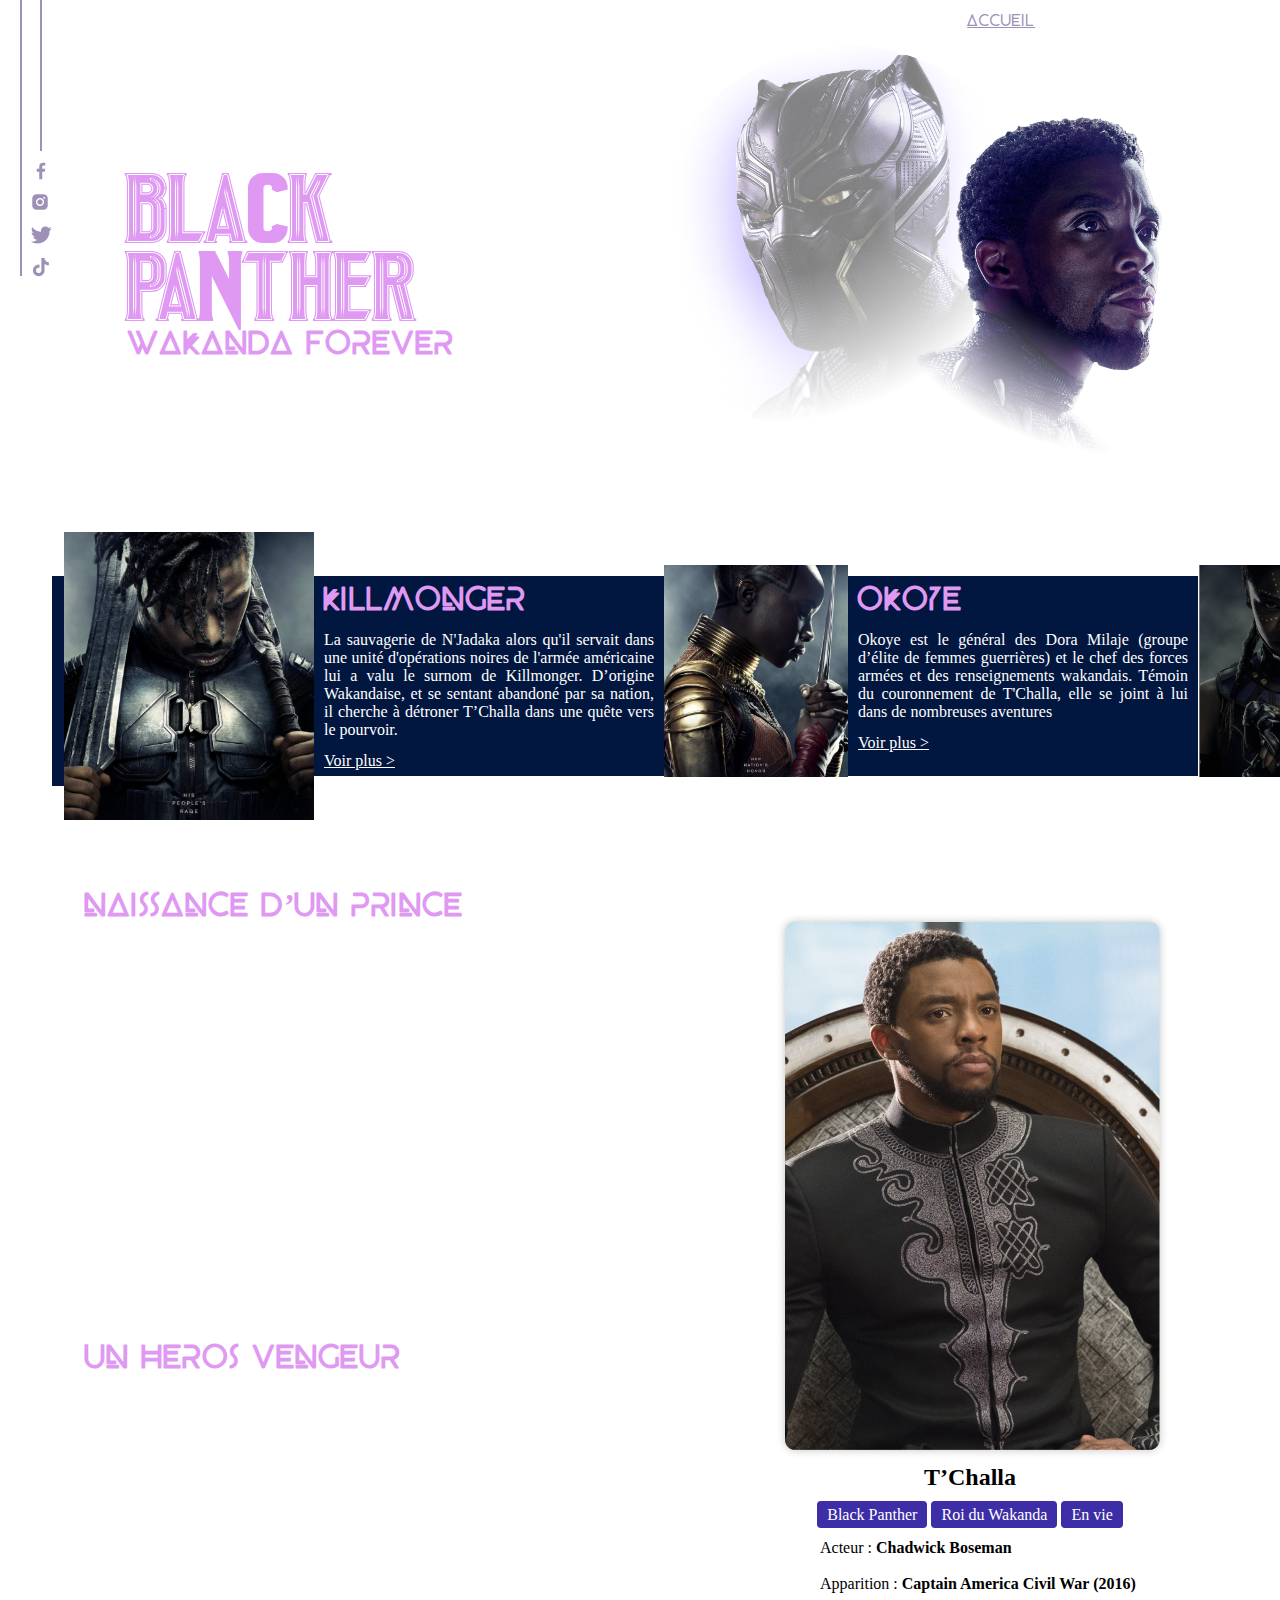
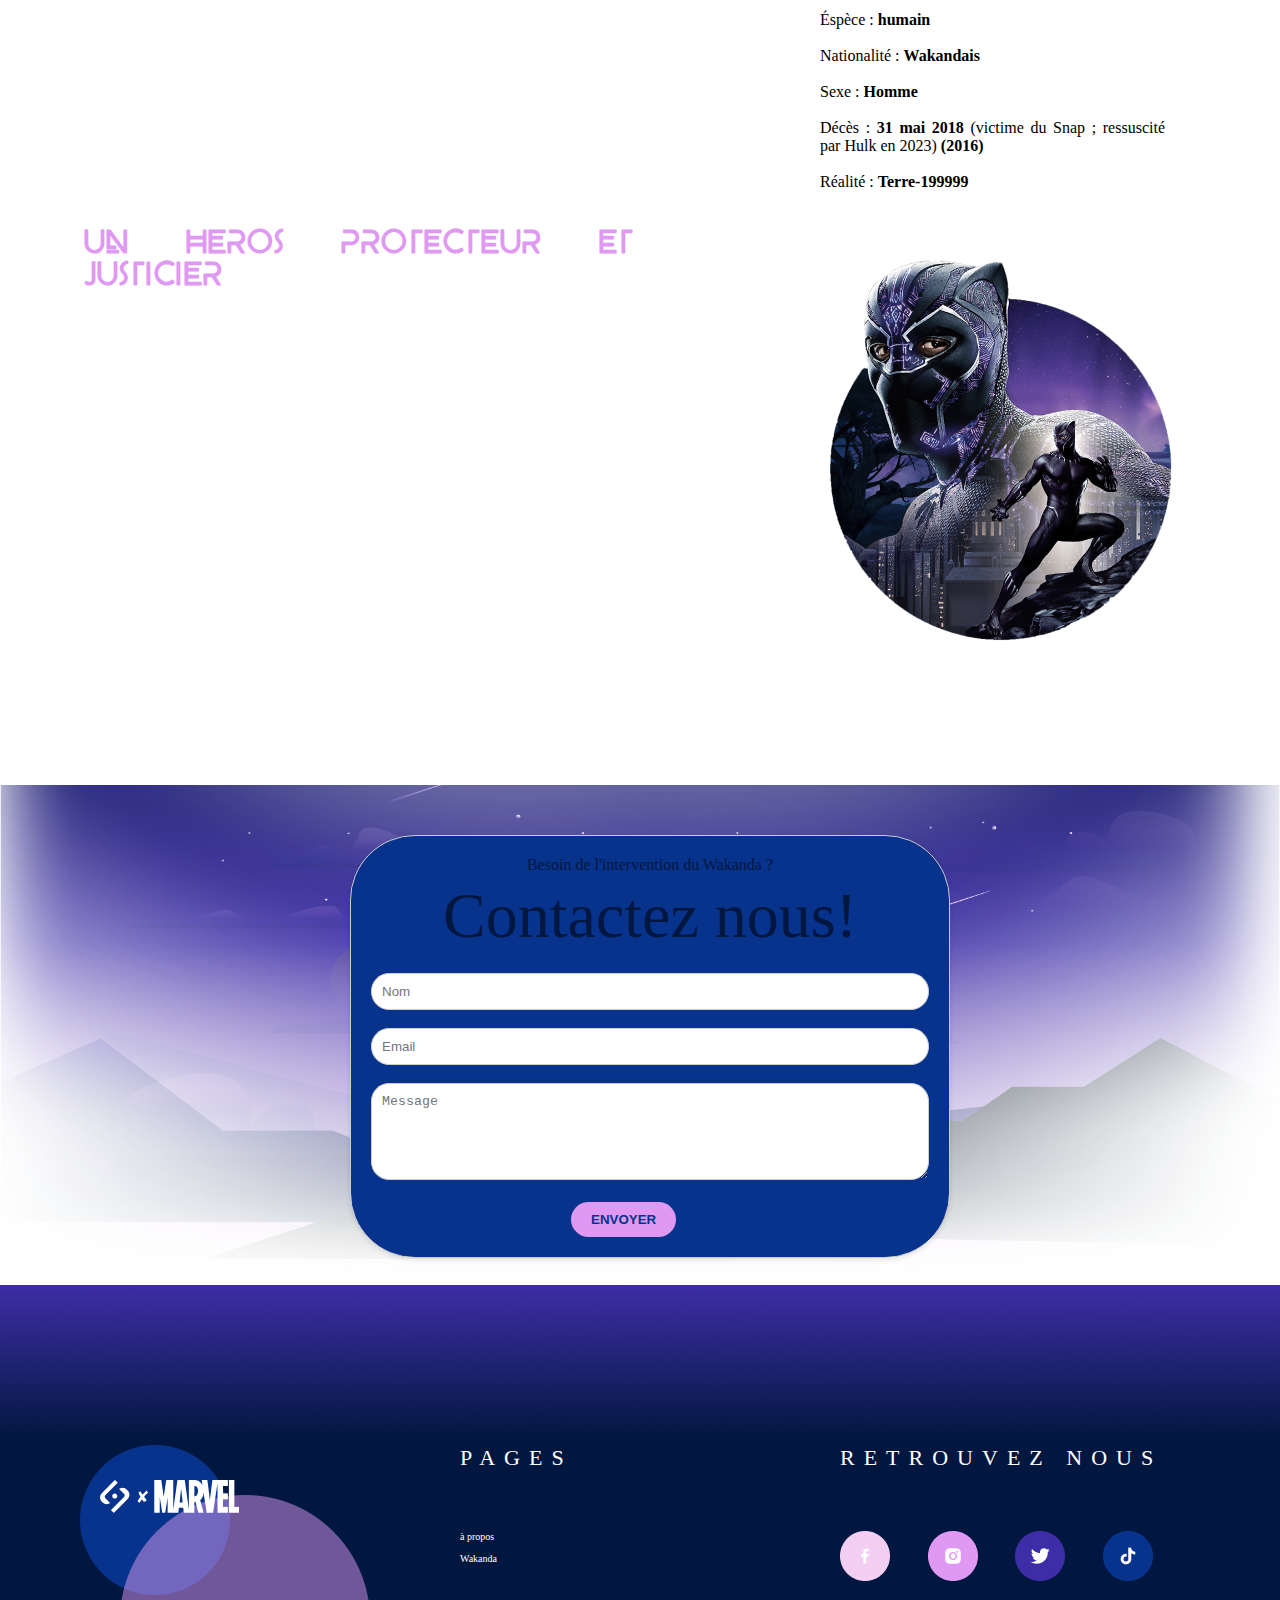
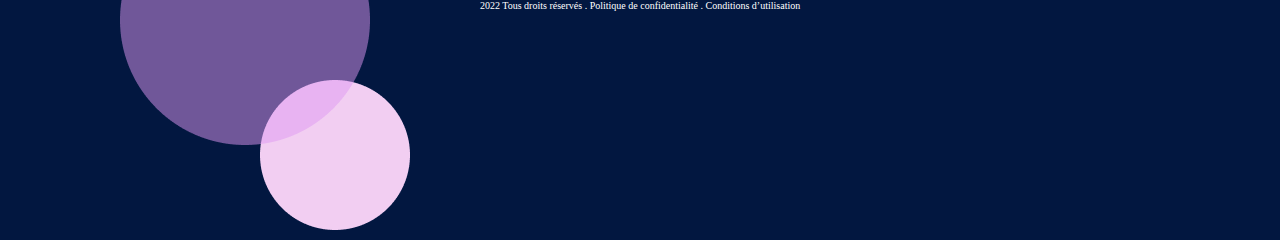
==== index.html @ 0b74e7dd "sayna-htmlcss-blackpanther" ====
<!DOCTYPE html>
<html lang="en">
<head>
    <meta charset="UTF-8">
    <meta name="viewport" content="width=device-width, initial-scale=1.0">
    <link rel="stylesheet" href="/assets/css/styles.css">
    <title>Accueil</title>
</head>
<body>
    <header>
        <div class="vertical-line left"></div>
        <div class="vertical-line right"></div>
        <div class="icon-nav">
            <img src="/assets/images/all-pages/icon_facebook.png" alt="" class="icon-facebook">
            <img src="/assets/images/all-pages/icon_instagram.png" alt="" class="icon-instagram">
            <img src="/assets/images/all-pages/icon_twitter.png" alt="" class="icon-twitter">
            <img src="/assets/images/all-pages/icon_tiktok.png" alt="" class="icon-tiktok">
        </div>
        <nav class="navbar">
            <a href="/index.html" class="logo"><img src="/assets/images/all-pages/footer2.png" alt="Logo"></a>
            <ul>
                <li><a href="/index.html" class="active">Accueil</a></li>
                <li><a href="/pages/wakanda.html">Wakanda</a></li>
                <li><a href="/pages/enigme.html">Énigme</a></li>
            </ul>
        </nav>
    </header>
    <main>
        <!-- banner -->
        <section id="banner">
            <article class="text-banner">
                 <h1 class="h1-banner">BLACK PANTHER</h1>
                <h2 class="h2-banner">WAKANDA FOREVER</h2>
                <p class="para-banner">
                    En plus d'être un film qui fait la part belle aux héroïnes, Black Panther rend 
                    hommage aux cultures africaine et afro américaine. On y évoque le 
                    racisme, la colonisation et les violences contre les afro américains. 
                    Ce film marque tout une génération, c’est 100% africain et c’est parfait.</p>
                  <br>
                    <a href="#" class="lien-banner">Voir plus ></a>
                </p>
            </article>
            <article class="img-banner">
                <img src="/assets/images/accueil/Pantherhome1..png" alt="" class="pantherhome1">
            </article> 
        </section>

        <!-- actors -->
        <section id="actors">
            <div class="actor-border"></div>
            <img src="/assets/images/accueil/Pantherhome2.png" alt="" class="pantherhome2">
            <img src="/assets/images/accueil/Pantherhome3.png" alt="" class="pantherhome3">
            <img src="/assets/images/accueil/Pantherhome4.png" alt="" class="pantherhome4">
            <article class="actor para-position-1">
                <h2 class="h2-actor">KILLMONGER</h2>
                <p class="para-actor">La sauvagerie de N'Jadaka alors qu'il servait dans une 
                    unité d'opérations noires de l'armée américaine lui a 
                    valu le surnom de Killmonger. D’origine Wakandaise, 
                    et se sentant abandoné par sa nation, il cherche à 
                    détroner T’Challa dans une quête vers le pourvoir.</p>
                <a href="#" class="lien-banner">Voir plus ></a>
            </article> 
            <article class="actor para-position-2">
                <h2 class="h2-actor">OKOYE</h2>
                <p class="para-actor">Okoye est le général des Dora Milaje (groupe d’élite 
                    de femmes guerrières) et le chef des forces armées et 
                    des renseignements wakandais. Témoin du 
                    couronnement de T'Challa, elle se joint à lui dans de 
                    nombreuses aventures</p>
                <a href="#" class="lien-banner">Voir plus ></a>
            </article>
        </section>

        <!-- history -->
         <section id="history">
            <article class="text-history">
               <h2 class="h2-history">Naissance d’un prince</h2>
               <p class="para-history">T'Challa est né au Wakanda, un pays isolationniste situé en Afrique, du monarque régnant T'Chaka et de sa femme 
                Ramonda. Il a finalement eu une sœur cadette nommée Shuri. S'entraînant toute sa vie pour prendre la place de son père 
                en tant que prochain Black Panther, T'Challa est devenu un homme avec un esprit très actif et malgré tous les efforts de 
                T'Chaka, une grande aversion pour la politique.</p>
               <p class="para-history">T'Challa est poli, respectueux et très attentionné envers les gens qu'il côtoie et qu'il considère comme ses amis. Il est 
                démontré qu'il a un grand respect envers les autres, en particulier envers son père, T'Chaka. Il honore la tradition et les 
                principes du Wakanda et est prêt à agir chaque fois que cela est nécessaire. À la mort de son père, il était disposé et prêt à 
                prendre la place qui lui revenait en tant que roi du Wakanda. Bien qu'il ne semble pas privilégier les combats, il a très vite 
                tenté de venger la mort de son père. Combattant honorable, T'Challa respecte ses adversaires et est prêt à épargner la vie 
                de ses ennemis. Cela étant dit, il n'est pas opposé à tuer ses adversaires dans un combat et n'essaie pas toujours d'éviter les 
                mesures mortelles de les neutraliser</p>
               <p class="para-history">« Toute ma vie, je l'ai regardé porter le costume. Il pouvait soulever un homme à une seule main et courir aussi vite 
                qu'un zèbre. Puis il m'a dit qu'il était trop vieux pour continuer à endosser le rôle de Black Panther; il me l'a alors 
                passé afin de simplement rester roi.
                 - Il me disait qu'il ne pouvait plus rentrer dans le costume. »
                 - T'Challa et Zuri</p>

                 <h2 class="h2-history">un heros vengeur</h2>
                 <p class="para-history">« La mort, dans notre culture, n'est pas la fin. Pour nous, c'est plutôt un point de départ. Le défunt n'a qu'à tendre les 
                    bras; et Bast et Sekhmet le guident jusqu'à l'entrée de la grande vallée où il résidera à tout jamais.
                    - C'est une vision très pacifique.
                    - À l'image de mon père. Je ne suis pas mon père. »
                    - T'Challa et Natasha Romanoff</p>
                 <p class="para-history">Suite à la mort de son père dans l'attentat à la bombe orchestré par Helmut Zemo, terroriste souhaitant la chute des 
                    Avengers, T'Challa avait entrepris de tuer le Soldat de l'hiver, qui était largement considéré (à tort) comme responsable de 
                    l'attaque. Au cours de sa tentative de trouver le Soldat de l'hiver, Black Panther avait rejoint une guerre civile entre les 
                    Avengers, où il s'était rangé du côté d'Iron Man. T’Challa est alors animé par son désir de vengeance de la mort de son père, 
                    ce qu’il partage avec Iron Man, tous deux victimes de l’assassinat de leurs parents.</p>
                 <p class="para-history">Cependant, Black Panther apprend finalement en capturant Zemo, que c’était lui le seul responsable de la mort de son 
                    père, et que le Soldat de l’hiver n’était alors qu’une arme entre les mains de Zemo. Se rendant compte de la supercherie 
                    ainsi que de la voie sombre de la vengeance, T’Challa se promet de ne plus permettre aux désirs de vengeance de le 
                    consumer à nouveau.</p>
                 <p class="para-history">« Quelle est la meilleure façon de protéger le Wakanda ? Je dois devenir un grand roi baba, comme tu l'étais.
                    - Tu devras lutter. Pour ça, il te faudra t'entourer de personnes de confiance. Tu es un homme bon, avec un grand 
                    coeur. C'est difficile pour un homme bon d'être roi. »
                    - T'Challa et T'Chaka</p>

                 <h2 class="h2-history">un heros PROTECTEUR ET JUSTICIER</h2>
                 <p class="para-history">« Tu as eu tort ! Vous avez tous eu tort ! Il ne fallait pas tourner le dos au reste du monde. Nous avons laissé la peur 
                    d’être découverts nous empêcher de faire ce qui était juste. Non père, non je ne peux pas rester ici avec toi. Tant qu’il 
                    sera sur le trône, je ne saurai trouver le repos. C’est un monstre et c’est nous qui l’avons créé. Il faut que je reprenne 
                    le pouvoir, il le faut ! Il faut que je corrige ces injustices. »
                    - T'Challa à T'Chaka</p>
                 <p class="para-history">Il y a des siècles, alors que cinq tribus africaines se disputaient une météorite composée de vibranium métallique 
                    extraterrestre, un chaman guerrier Bashenga, guidé par la déesse panthère Bast, ingère une herbe en forme de cœur 
                    affectée par le métal et acquiert des capacités surhumaines. Devenu le premier Black Panther , il unit toutes les tribus sauf 
                    la tribu des Jabari, et forme la nation du Wakanda. Au fil du temps, les Wakandains utilisent le vibranium pour développer 
                    une technologie de pointe tout en s'isolant du reste du monde et en se faisant passer pour un pays du tiers monde.</p>
                 <p class="para-history">Après les événements qui se sont déroulés dans Captain America : Civil War , T'Challa revient chez lui prendre sa place sur 
                    le trône du Wakanda, une nation africaine technologiquement très avancée. Néanmoins, T’Challa se retrouve rapidement 
                    mis au défi pour obtenir le trône. Une fois couronné il espère accomplir une tâche que son père n’aura pas pu mener à son 
                    terme : capturer Ulysse Klaw un voleur qui a volé du vibranium. Cette traque l’amènera à faire équipe avec l’agent de la CIA 
                    Everett Ross et les membres de la Dora Milaje, les forces spéciales du Wakanda. Il découvira également un secret enfoui 
                    sur sa famille qui lui fera prendre conscience de la nécessité de s’ouvrir au monde exterieur afin de ne pas répeter les 
                    erreurs de son père.</p>
            </article>
            <article class="img-history">
                <aside class="img-para-history">
                    <img src="/assets/images/accueil/Pantherhome5.png" alt="" class="pantherhome5">
                    <h2 class="img-title-hitstory">T’Challa</h2>
                   <div class="btn-history">
                        <a href="#" class="btn-history-item">Black Panther</a>
                        <a href="#" class="btn-history-item">Roi du Wakanda</a>
                        <a href="#" class="btn-history-item"> En vie</a>
                   </div>
                    <p class="img-text-history">Acteur : <span class="img-bold">Chadwick Boseman</span><br><br>
                        Apparition : <span class="img-bold">Captain America Civil War (2016)</span><br><br>
                        Éspèce : <span class="img-bold">humain</span><br><br>
                        Nationalité : <span class="img-bold">Wakandais</span><br><br>
                        Sexe : <span class="img-bold">Homme</span><br><br>
                        Décès : <span class="img-bold">31 mai 2018</span> (victime du Snap ; ressuscité par Hulk 
                        en 2023) <span class="img-bold">(2016)</span><br><br>
                        Réalité : <span class="img-bold">Terre-199999</span></p>
                </aside>
                <img src="/assets/images/accueil/Pantherhome6.png" alt="">
            </article>
         </section>

         <!-- contact -->
          <section id="contact">
            <form action="" method="post" class="form-contact">
                <p class="para-form-text">Besoin de l'intervention du Wakanda ?</p>
                <p class="para-form-title">Contactez nous!</p>
            
                <input type="text" id="nom" name="nom" required placeholder="Nom" class="input-accueil"><br><br>
            
                <input type="email" id="email" name="email" required placeholder="Email" class="input-accueil"><br><br>
            
                <textarea id="message" name="message" rows="5" required placeholder="Message"></textarea><br><br>
            
                <button type="submit" class="btn-form">ENVOYER</button>
            </form>
          </section>
    </main>
   <footer>
        <section>
            <img src="/assets/images/all-pages/footer1.png" alt="" class="footer1">
            <img src="/assets/images/all-pages/footer2.png" alt="" class="footer2">
            <p class="copy-footer">2022 Tous droits réservés . Politique de confidentialité . Conditions d’utilisation</p>
        </section>
        <section>
            <p class="para-footer">PAGES</p>
            <P class="text-footer">à propos</P><br>
            <P class="text-footer">Wakanda</P>
        </section>
        <section>
            <p class="para-footer">RETROUVEZ NOUS</p>
            <div class="icon-footer">
                <img src="/assets/images/all-pages/footer3.png" alt="" class="footer3">
                <img src="/assets/images/all-pages/footer4.png" alt="" class="footer4">
                <img src="/assets/images/all-pages/footer5.png" alt="" class="footer5">
                <img src="/assets/images/all-pages/footer6.png" alt="" class="footer6">
            </div>
        </section>
   </footer>
    <script src="/assets/js/scripts.js"></script>
</body>
</html>
---- assets/css/styles.css ----
*{
    margin: 0;
    padding: 0;
    box-sizing: border-box;
}

:root{
    --white-color: #ffffff;
    --dark-violet-color: #3d2da6;
    --dark-blue-color: #07338c;
    --dark-navy-blue-color: #021740;
    --pale-pink-color: #f2cef2;
    --lavender-color: #9e91b7;
    --light-lavender-color: #df99f2;

    
    --h1-font-size: 68px;
    --h1-font-style: normal;

    
    --h2-font-size: 32px;
    --h2-font-style: normal;

   
    --h2-enigme-font-size: 43px;
    --h2-enigme-font-style: normal;

    
    --texte-enigme-font-size: 43px;
    --texte-enigme-font-style: normal;

   
    --texte-font-size: 16px;
    --texte-font-style: normal;

    --citation-font-size: 14px;
    --citation-font-style: normal;

    --footer-font-size: 10px;
    --footer-font-style: normal;
} 

@font-face {
    font-family: panthera;
    src: url(../fonts/panthera.otf) format('opentype');
}

@font-face {
    font-family: beyno;
    src: url(../fonts/BEYNO.otf) format('opentype');
}

 @font-face {
    font-family: wakanda;
    src: url(../fonts/WakandaForever-Regular.ttf) format('truetype');
}

font-face {
    font-family: cantarell;
    src: url(../fonts/Cantarell-Regular.ttf) format('truetype');
}

body{
    background-image: url(/assets/images/all-pages/arrière_plan.png);
    background-position: top;
    background-repeat: no-repeat;
    background-size: cover;
    height: 800px;
}
/* ACCUEIL */

.navbar {
    overflow: hidden;
    display: flex;
    align-items: center;
    position: relative;
    
}

.vertical-line {
    position: absolute;
    top: 0;
    bottom: 0;
    width: 2px;
    background-color: var(--lavender-color);
}

.vertical-line.left {
    left: 20px;
    height: 7.3cm;
}

.vertical-line.right {
    left: 40px; 
    height: 4cm;
}

.icon-facebook{
    position: absolute;
    top: 10rem;
    left: 30px;
}
.icon-instagram{
    position: absolute;
    top: 12rem;
    left: 30px;
}
.icon-twitter{
    position: absolute;
    top: 14rem;
    left: 30px;
}
.icon-tiktok{
    position: absolute;
    top: 16rem;
    left: 30px;
}
.navbar .logo img {
    height: 20px; 
    margin-left: 60px;
}

.navbar ul {
    list-style-type: none;
    margin: 0;
    padding: 0;
    display: flex;
    flex-grow: 1;
    justify-content: flex-end;
    font-family: beyno;
    
}
.navbar li {
    margin: 0;
}

.navbar li a {
    display: block;
    color: var(--white-color);
    text-align: center;
    padding: 14px 20px;
    text-decoration: none;
}

.navbar li a:hover {
    color: var(--lavender-color);
    text-decoration: underline;
}

.navbar li a.active {
    color: var(--lavender-color);
    text-decoration: underline;
}
/* MAIN */

/* banner */
#banner{
    display: grid;
    grid-template-columns: repeat(auto-fill, minmax(450px,1fr));
    grid-auto-rows: minmax(100px, auto);
    gap: 20px;
}
.text-banner{
    margin-top: 8rem;
    margin-left: 8rem;
}
 .h1-banner{
    font-family: panthera;
    font-size: 68px;
    color: var(--light-lavender-color);
}
.h2-banner{
    font-family: beyno;
    font-size: 32px;
    color: var(--light-lavender-color);
}
.para-banner{
    padding-top: 20px;
    font-family: cantarell;
    font-size: 16px;
    color: var(--white-color);
} 
.lien-banner{
    color: var(--white-color);
}
.pantherhome1{
    width: 660px;
}

/* actors */
#actors{
    margin: 0.8rem;
}
.pantherhome2{
    width: 250px;
    position: relative;
    top: 0rem;
    left: 3.2rem;
}
.pantherhome3{
    width: 184px;
    position: absolute;
    left: 664px;
    top: 35.3rem;
}
.pantherhome4{
    width: 135px; 
    position: absolute;
    left: 1199.3px;
    top: 35.3rem;
}
.actor{
    text-align: justify;
    background-color: var(--dark-navy-blue-color); 
    height: 12.5rem;
    padding:10px;
}
.actor-border{
    background-color: var(--dark-navy-blue-color);
    width: 200px;
    height: 210px;
    position: absolute;
    left: 52px;
    top: 36rem;
}
.para-position-1{
    position: absolute;
    top: 36rem;
    left: 314px;
    width: 350px;
    font-size: 16px;
}
.para-position-2{
    position: absolute;
    top: 36rem;
    left: 848px;
    width: 350px;
    font-size: 16px;
}
.h2-actor{
    font-family: beyno;
    font-size: 32px;
    color: var(--light-lavender-color);
    padding-bottom: 0.8rem;
}
.para-actor{
color: var(--white-color);
font-family: cantarell;
font-size: 16px;
padding-bottom: 0.8rem;
}

/* history */
#history{
    padding-top: 50px;
    padding-left: 85px;
    padding-right: 85px;
    display: grid;
    grid-template-columns: repeat(auto-fill, minmax(550px, 1fr));
    grid-auto-rows: minmax(100px, auto);
    gap: 20px;
}
.text-history{
    grid-column: 1;
    grid-row: 1;
    text-align: justify;
    
}
.img-history{
    grid-column: 2;
    grid-row: 1;
}
.h2-history{
    padding-bottom: 15px;
    font-family: beyno;
    font-size: 32px;
    color: var(--light-lavender-color);
}
.para-history{
    padding-bottom: 15px;
    color: var(--white-color);
    font-family: cantarell;
    font-size: 16px;
}

.img-history{
    padding-left: 95px;
    font-family: cantarell;
}
.img-para-history{
    background-color: var(--white-color);
    width: 440px;
    padding: 25px;
    border-radius: 4px;
    text-align: justify;
}
.img-title-hitstory{
    text-align: center;
    padding-bottom: 15px;
}
.btn-history{
    text-align: center;
}
.btn-history-item{
    color: var(--white-color);
    background-color: var(--dark-violet-color);
    text-decoration: none;
    padding: 5px 10px;
    border-radius: 4px;
}
.img-text-history{
    padding-top: 15px;
    padding-left: 45px;
}
.img-bold{
    font-weight: bold;
}

/* contact */
#contact{
    background-image: url(/assets/images/accueil/Pantherhome7.png);
    background-position: bottom;
    background-repeat: no-repeat;
    background-size: cover;
    height: 500px;
    position: relative;
}
.form-contact{
    position: absolute;
    top: 50px;
    left: 350px;
    width: 600px;
    padding: 20px;
    border: 1px solid #ccc;
    border-radius: 65px;
    box-shadow: 0 2px 5px rgba(0, 0, 0, 0.1);
    background: linear-gradient(to bottom, var(--dark-blue-color));
}
.para-form-text{
    text-align: center;
    margin-bottom: 5px;
    color: var(--dark-navy-blue-color);
}
.para-form-title{
    text-align: center;
    margin-bottom: 20px;
    font-size: 64px;
    color: var(--dark-navy-blue-color);
}
.input-accueil[type="text"],
.input-accueil[type="email"],
textarea {
    width: 100%;
    padding: 10px;
    border: 1px solid #ccc;
    border-radius: 18px;
}
.btn-form {
    background-color: var(--light-lavender-color);
    color: var(--dark-blue-color);
    font-weight: bold;
    padding: 10px 20px;
    border: none;
    border-radius: 18px;
    cursor: pointer;
    margin-left: 200px;
}

/* .btn-form:hover {

} */

/* WAKANDA */
/* navbar-wakada */
.navbar-wakanda {
    display: flex; 
}

.navbar-wakanda .logo img {
    height: 20px; 
    margin-left: 60px;
    margin-top: 10px;
}
.navbar-wakanda ul {
    list-style-type: none;
    margin: 0;
    padding: 0;
    display: flex;
    flex-grow: 1;
    justify-content: flex-end;
    font-family: beyno;
    
}
.navbar-wakanda li {
    margin: 0;
}

.navbar-wakanda li a {
    display: block;
    color: var(--white-color);
    text-align: center;
    padding: 14px 20px;
    text-decoration: none;
}

.navbar-wakanda li a:hover {
    color: var(--lavender-color);
    text-decoration: underline;
}

.navbar-wakanda li a.active {
    color: var(--lavender-color);
    text-decoration: underline;
}

/* banner-wakaba */
#banner-wakanda{
    background-image: url(/assets/images/wakanda/Pantherwakanda1.png);
    background-position: bottom;
    background-repeat: no-repeat;
    background-size: cover;
    height: 800px;
}
.text-banner-wakanda{
    margin-top: 18rem;
    margin-left: 4rem;
    text-align: justify;
    width: 50%;
}
 .h2-banner-wakanda{
    font-family: beyno;
    font-size: 43px;
    color: var(--light-lavender-color);
}
 .h3-banner-wakanda{
    font-family: wakanda;
    font-size: 32px;
    color: var(--light-lavender-color);
    padding-top: 15px;
}
.para-banner-wakanda{
    padding-top: 20px;
    font-family: cantarell;
    font-size: 16px;
    color: var(--white-color);
} 

/* about-wakada */
#about-wakanda{
    display: flex;
    text-align: justify;
    color: var(--white-color);
}
.para-about-wakanda{
    margin-left: 50px;
    margin-right: 50px;
    position: relative;
}
.para-about-wakanda-2{
    margin-right: 50px;
    position: relative;
}
 .img-about-wakanda{
    position: absolute;
    width: 800px;
    top: 45rem;
    left: 15rem;
  }
.about-position{
    padding-top: 50px;
} 

.title-about-wakanda{
    font-family: beyno;
    color: var(--pale-pink-color);
    font-size: 16PX;
    padding-top: 45px;
    padding-bottom: 22px;
}
.title-about-wakanda-anecdote{
    font-family: beyno;
    color: var(--pale-pink-color);
    font-size: 16PX;
    padding-bottom: 22px;
}
.text-about-wakanda{
    padding-bottom: 20px;
}

.pantherwakanda2-1{
    width: 600px;
    position: relative;
}
.anecdote{
    margin-top: 2px;
}

.link-about-wakanda {
    text-decoration: none;
    background-color: var(--dark-navy-blue-color);
    padding: 25px;
    margin-top: 50px;
    padding-bottom: 75px;
}

.link-about-wakanda a {
    color: var(--white-color);
    text-decoration: none;
}

.text-about-wakanda-last-para{
    padding-bottom: 75px;
}

/* ENIGME */

/* banner-enigme */
#banner-enigme{
    display: grid;
    grid-template-columns: repeat(auto-fill, minmax(450px,1fr));
    grid-auto-rows: minmax(100px, auto);
    gap: 20px;
}

.pantherenigme1{
    width: 800px;
}

.text-banner-enigme{
    padding-top: 250px;
}

.h2-banner-enigme{
    font-family: beyno;
    font-size: 70px;
    color: var(--light-lavender-color);
}

.pantherenigme2{
    width: 650px;
    padding-top: 63px;
}

.para-banner-enigme{
    font-family: cantarell; 
    font-size: 16px; 
    color: var(--white-color);
    text-align: justify;
    margin-top: 88px; 
    margin-right: 90px;
    position: absolute;
    top: 34rem;
    left: 50rem;
}

.pantherenigme3{
    width: 625px;
    position: absolute;
    top: 55rem;
    left: 45rem;
}

/* enigme */
#enigme{
    display: flex;
    color: var(--white-color);
}

.enigme{
    margin: 60px;
    padding-top: 100px;
}

.text-enigme{
    font-family: wakanda;
    font-size: 43px;
    color: var(--lavender-color);
}

.pantherenigme3-enigme{
    width: 550px;
}

.para-lettre-wakanda{
    padding-top: 50px;
}

.title-citation{
    margin-bottom: 25px;
}

.lettre-wakanda{
    font-family: wakanda;
}

.form-enigme{
    padding-top: 165px;
}

.input-ask[type="text"]{
    width: 50%;
    padding: 10px;
    margin-top: 15px;
    margin-bottom: 15px;
    border: 1px solid var(--light-lavender-color);
    border-radius: 18px;
    background-color: #0d111a;
}

.btn-form-ask{
    background-color: var(--light-lavender-color);
    color: var(--dark-blue-color);
    font-weight: bold;
    padding: 10px 20px;
    border: none;
    border-radius: 18px;
    cursor: pointer;
    margin-left: 100px;
}

.pantherenigme3-enigme{
    padding-top: 350px;
    position: relative;
    margin-right: 45px;
}

.citation{
    position: absolute;
    top: 86rem;
    left: 51rem;
    text-align: center;
    width: 30%;
    font-size: 14px;
}

/* FOOTER */
footer{
    background-image: url(/assets/images/all-pages/back_footer.png);
    background-position: bottom;
    background-repeat: no-repeat;
    background-size: cover;
    height: 555px;

    display: grid;
    grid-template-columns: 1fr 1fr 1fr;
    gap: 20px;
    padding-top: 160px;
    padding-left: 80px;
    padding-right: 80px;
    font-size: 10px;
    font-family: cantarell;
    color: var(--white-color);
}

.footer1{
    position: relative;
}

.footer2{
    position: absolute;
    top: 192.5rem;
    right: 65rem;
}
.icon-footer{
    letter-spacing: 35px;
}
.copy-footer{
    position: absolute;
    top: 200rem;
    left:  30rem;
}
.para-footer{
    font-size: 22px;
    letter-spacing: 9px;
    padding-bottom: 60px;
}

/* wakanda-footer */
.footer2-wakanda{
    position: absolute;
    top: 173rem;
    right: 65rem;
}
.copy-footer-wakanda{
    position: absolute;
    top: 180rem;
    left: 30rem;
}

/* enigme-footer */
.footer2-enigme{
    position: absolute;
    top: 126rem;
    left: 11.5rem;
}

.copy-footer-enigme{
    position: absolute;
    top: 133rem;
    left: 30rem;
}
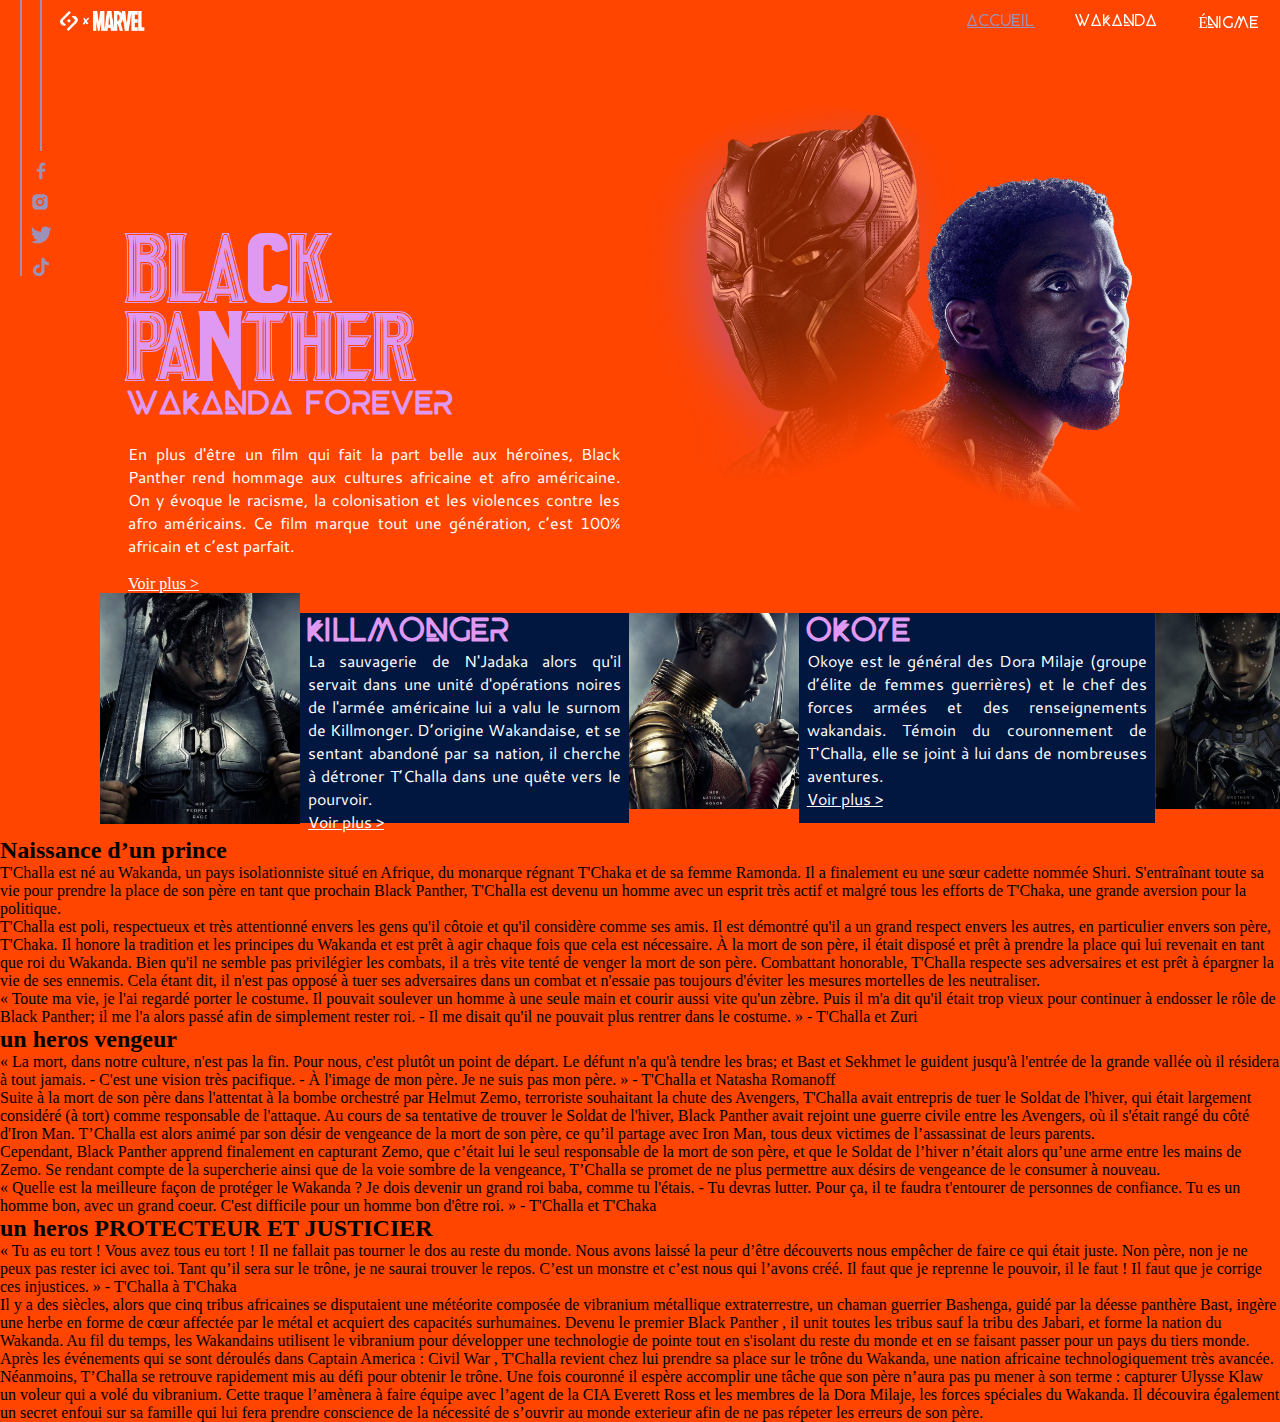
==== commit 0de5440f: "sayna-htmlcss-blackpanther" ====
--- a/index.html
+++ b/index.html
@@ -1,21 +1,28 @@
 <!DOCTYPE html>
 <html lang="en">
+
 <head>
     <meta charset="UTF-8">
     <meta name="viewport" content="width=device-width, initial-scale=1.0">
     <link rel="stylesheet" href="/assets/css/styles.css">
     <title>Accueil</title>
 </head>
+
 <body>
-    <header>
-        <div class="vertical-line left"></div>
-        <div class="vertical-line right"></div>
-        <div class="icon-nav">
-            <img src="/assets/images/all-pages/icon_facebook.png" alt="" class="icon-facebook">
-            <img src="/assets/images/all-pages/icon_instagram.png" alt="" class="icon-instagram">
-            <img src="/assets/images/all-pages/icon_twitter.png" alt="" class="icon-twitter">
-            <img src="/assets/images/all-pages/icon_tiktok.png" alt="" class="icon-tiktok">
-        </div>
+    <!-- Section HEADER -->
+    <header class="container">
+        <article class="scroll">
+            <div class="vertical-line left"></div>
+            <div class="vertical-line right"></div>
+            <div class="icon-nav">
+                <a href="http://www.marvel-cineverse.fr/pages/mcu/encyclopedie/personnages/black-panther.html">
+                    <img src="/assets/images/all-pages/icon_facebook.png" alt="" class="icon-facebook">
+                    <img src="/assets/images/all-pages/icon_instagram.png" alt="" class="icon-instagram">
+                    <img src="/assets/images/all-pages/icon_twitter.png" alt="" class="icon-twitter">
+                    <img src="/assets/images/all-pages/icon_tiktok.png" alt="" class="icon-tiktok">
+                </a>
+            </div>
+        </article>
         <nav class="navbar">
             <a href="/index.html" class="logo"><img src="/assets/images/all-pages/footer2.png" alt="Logo"></a>
             <ul>
@@ -25,171 +32,163 @@
             </ul>
         </nav>
     </header>
-    <main>
-        <!-- banner -->
+    <main class="container">
+        <!--  Section BANNER  -->
         <section id="banner">
             <article class="text-banner">
-                 <h1 class="h1-banner">BLACK PANTHER</h1>
+                <h1 class="h1-banner">BLACK PANTHER</h1>
                 <h2 class="h2-banner">WAKANDA FOREVER</h2>
                 <p class="para-banner">
-                    En plus d'être un film qui fait la part belle aux héroïnes, Black Panther rend 
-                    hommage aux cultures africaine et afro américaine. On y évoque le 
-                    racisme, la colonisation et les violences contre les afro américains. 
+                    En plus d'être un film qui fait la part belle aux héroïnes, Black Panther rend
+                    hommage aux cultures africaine et afro américaine. On y évoque le
+                    racisme, la colonisation et les violences contre les afro américains.
                     Ce film marque tout une génération, c’est 100% africain et c’est parfait.</p>
-                  <br>
-                    <a href="#" class="lien-banner">Voir plus ></a>
+                <br>
+                <a href="#" class="lien">Voir plus ></a>
                 </p>
             </article>
             <article class="img-banner">
-                <img src="/assets/images/accueil/Pantherhome1..png" alt="" class="pantherhome1">
-            </article> 
-        </section>
-
-        <!-- actors -->
-        <section id="actors">
-            <div class="actor-border"></div>
-            <img src="/assets/images/accueil/Pantherhome2.png" alt="" class="pantherhome2">
-            <img src="/assets/images/accueil/Pantherhome3.png" alt="" class="pantherhome3">
-            <img src="/assets/images/accueil/Pantherhome4.png" alt="" class="pantherhome4">
-            <article class="actor para-position-1">
-                <h2 class="h2-actor">KILLMONGER</h2>
-                <p class="para-actor">La sauvagerie de N'Jadaka alors qu'il servait dans une 
-                    unité d'opérations noires de l'armée américaine lui a 
-                    valu le surnom de Killmonger. D’origine Wakandaise, 
-                    et se sentant abandoné par sa nation, il cherche à 
-                    détroner T’Challa dans une quête vers le pourvoir.</p>
-                <a href="#" class="lien-banner">Voir plus ></a>
-            </article> 
-            <article class="actor para-position-2">
-                <h2 class="h2-actor">OKOYE</h2>
-                <p class="para-actor">Okoye est le général des Dora Milaje (groupe d’élite 
-                    de femmes guerrières) et le chef des forces armées et 
-                    des renseignements wakandais. Témoin du 
-                    couronnement de T'Challa, elle se joint à lui dans de 
-                    nombreuses aventures</p>
-                <a href="#" class="lien-banner">Voir plus ></a>
+                <img src="./assets/images/accueil/Pantherhome1..png" alt="" class="pantherhome1">
             </article>
         </section>
 
-        <!-- history -->
-         <section id="history">
-            <article class="text-history">
-               <h2 class="h2-history">Naissance d’un prince</h2>
-               <p class="para-history">T'Challa est né au Wakanda, un pays isolationniste situé en Afrique, du monarque régnant T'Chaka et de sa femme 
-                Ramonda. Il a finalement eu une sœur cadette nommée Shuri. S'entraînant toute sa vie pour prendre la place de son père 
-                en tant que prochain Black Panther, T'Challa est devenu un homme avec un esprit très actif et malgré tous les efforts de 
-                T'Chaka, une grande aversion pour la politique.</p>
-               <p class="para-history">T'Challa est poli, respectueux et très attentionné envers les gens qu'il côtoie et qu'il considère comme ses amis. Il est 
-                démontré qu'il a un grand respect envers les autres, en particulier envers son père, T'Chaka. Il honore la tradition et les 
-                principes du Wakanda et est prêt à agir chaque fois que cela est nécessaire. À la mort de son père, il était disposé et prêt à 
-                prendre la place qui lui revenait en tant que roi du Wakanda. Bien qu'il ne semble pas privilégier les combats, il a très vite 
-                tenté de venger la mort de son père. Combattant honorable, T'Challa respecte ses adversaires et est prêt à épargner la vie 
-                de ses ennemis. Cela étant dit, il n'est pas opposé à tuer ses adversaires dans un combat et n'essaie pas toujours d'éviter les 
-                mesures mortelles de les neutraliser</p>
-               <p class="para-history">« Toute ma vie, je l'ai regardé porter le costume. Il pouvait soulever un homme à une seule main et courir aussi vite 
-                qu'un zèbre. Puis il m'a dit qu'il était trop vieux pour continuer à endosser le rôle de Black Panther; il me l'a alors 
-                passé afin de simplement rester roi.
-                 - Il me disait qu'il ne pouvait plus rentrer dans le costume. »
-                 - T'Challa et Zuri</p>
+        <!--  Section ACTORS -->
+        <section id="actors">
+            <article class="actor-content">
+                <div class="actor-content-items">
+                    <div>
+                        <img src="./assets/images/accueil/Pantherhome2.png " alt="" class="pantherhome2">
+                    </div>
+                    <div class="actor-content-text">
+                        <h2 class="actor-title">KILLMONGER</h2>
+                        <p class="actor-content-para">La sauvagerie de N'Jadaka alors qu'il servait dans une
+                            unité d'opérations noires de l'armée américaine lui a
+                            valu le surnom de Killmonger. D’origine Wakandaise,
+                            et se sentant abandoné par sa nation, il cherche à
+                            détroner T’Challa dans une quête vers le pourvoir.</p>
+                        <a href="#" class="lien">Voir plus ></a>
+                    </div>
+                </div>
+                <div class="actor-content-items">
+                    <div>
+                        <img src="./assets/images/accueil/Pantherhome3.png" alt="" class="pantherhome3">
+                    </div>
+                    <div class="actor-content-text">
+                        <h2 class="actor-title">OKOYE</h2>
+                        <p class="actor-content-para">Okoye est le général des Dora Milaje (groupe d’élite
+                            de femmes guerrières) et le chef des forces armées et
+                            des renseignements wakandais. Témoin du
+                            couronnement de T'Challa, elle se joint à lui dans de
+                            nombreuses aventures.</p>
+                        <a href="#" class="lien">Voir plus ></a>
+                    </div>
+                </div>
+                <div>
+                    <div>
+                        <img src="./assets/images/accueil/Pantherhome4.png" alt="" class="pantherhome4">
+                    </div>
+                </div>
+            </article>
+        </section>
 
-                 <h2 class="h2-history">un heros vengeur</h2>
-                 <p class="para-history">« La mort, dans notre culture, n'est pas la fin. Pour nous, c'est plutôt un point de départ. Le défunt n'a qu'à tendre les 
-                    bras; et Bast et Sekhmet le guident jusqu'à l'entrée de la grande vallée où il résidera à tout jamais.
-                    - C'est une vision très pacifique.
-                    - À l'image de mon père. Je ne suis pas mon père. »
-                    - T'Challa et Natasha Romanoff</p>
-                 <p class="para-history">Suite à la mort de son père dans l'attentat à la bombe orchestré par Helmut Zemo, terroriste souhaitant la chute des 
-                    Avengers, T'Challa avait entrepris de tuer le Soldat de l'hiver, qui était largement considéré (à tort) comme responsable de 
-                    l'attaque. Au cours de sa tentative de trouver le Soldat de l'hiver, Black Panther avait rejoint une guerre civile entre les 
-                    Avengers, où il s'était rangé du côté d'Iron Man. T’Challa est alors animé par son désir de vengeance de la mort de son père, 
-                    ce qu’il partage avec Iron Man, tous deux victimes de l’assassinat de leurs parents.</p>
-                 <p class="para-history">Cependant, Black Panther apprend finalement en capturant Zemo, que c’était lui le seul responsable de la mort de son 
-                    père, et que le Soldat de l’hiver n’était alors qu’une arme entre les mains de Zemo. Se rendant compte de la supercherie 
-                    ainsi que de la voie sombre de la vengeance, T’Challa se promet de ne plus permettre aux désirs de vengeance de le 
-                    consumer à nouveau.</p>
-                 <p class="para-history">« Quelle est la meilleure façon de protéger le Wakanda ? Je dois devenir un grand roi baba, comme tu l'étais.
-                    - Tu devras lutter. Pour ça, il te faudra t'entourer de personnes de confiance. Tu es un homme bon, avec un grand 
-                    coeur. C'est difficile pour un homme bon d'être roi. »
-                    - T'Challa et T'Chaka</p>
+        <!-- Section HISTORY -->
+        <section id="history">
+            <article>
+                <div>
+                    <h2>Naissance d’un prince</h2>
+                    <p>T'Challa est né au Wakanda, un pays isolationniste situé en Afrique, du monarque régnant T'Chaka
+                        et de sa femme
+                        Ramonda. Il a finalement eu une sœur cadette nommée Shuri. S'entraînant toute sa vie pour
+                        prendre la place de son père
+                        en tant que prochain Black Panther, T'Challa est devenu un homme avec un esprit très actif et
+                        malgré tous les efforts de
+                        T'Chaka, une grande aversion pour la politique.</p>
+                    <p>T'Challa est poli, respectueux et très attentionné envers les gens qu'il côtoie et qu'il
+                        considère comme ses amis. Il est
+                        démontré qu'il a un grand respect envers les autres, en particulier envers son père, T'Chaka. Il
+                        honore la tradition et les
+                        principes du Wakanda et est prêt à agir chaque fois que cela est nécessaire. À la mort de son
+                        père, il était disposé et prêt à
+                        prendre la place qui lui revenait en tant que roi du Wakanda. Bien qu'il ne semble pas
+                        privilégier les combats, il a très vite
+                        tenté de venger la mort de son père. Combattant honorable, T'Challa respecte ses adversaires et
+                        est prêt à épargner la vie
+                        de ses ennemis. Cela étant dit, il n'est pas opposé à tuer ses adversaires dans un combat et
+                        n'essaie pas toujours d'éviter les
+                        mesures mortelles de les neutraliser.</p>
+                    <p>« Toute ma vie, je l'ai regardé porter le costume. Il pouvait soulever un homme à une seule main
+                        et courir aussi vite
+                        qu'un zèbre. Puis il m'a dit qu'il était trop vieux pour continuer à endosser le rôle de Black
+                        Panther; il me l'a alors
+                        passé afin de simplement rester roi.
+                        - Il me disait qu'il ne pouvait plus rentrer dans le costume. »
+                        - T'Challa et Zuri</p>
+                </div>
+                <div>
+                    <h2>un heros vengeur</h2>
+                    <p>« La mort, dans notre culture, n'est pas la fin. Pour nous, c'est plutôt un point de départ. Le
+                        défunt n'a qu'à tendre les
+                        bras; et Bast et Sekhmet le guident jusqu'à l'entrée de la grande vallée où il résidera à tout
+                        jamais.
 
-                 <h2 class="h2-history">un heros PROTECTEUR ET JUSTICIER</h2>
-                 <p class="para-history">« Tu as eu tort ! Vous avez tous eu tort ! Il ne fallait pas tourner le dos au reste du monde. Nous avons laissé la peur 
-                    d’être découverts nous empêcher de faire ce qui était juste. Non père, non je ne peux pas rester ici avec toi. Tant qu’il 
-                    sera sur le trône, je ne saurai trouver le repos. C’est un monstre et c’est nous qui l’avons créé. Il faut que je reprenne 
-                    le pouvoir, il le faut ! Il faut que je corrige ces injustices. »
-                    - T'Challa à T'Chaka</p>
-                 <p class="para-history">Il y a des siècles, alors que cinq tribus africaines se disputaient une météorite composée de vibranium métallique 
-                    extraterrestre, un chaman guerrier Bashenga, guidé par la déesse panthère Bast, ingère une herbe en forme de cœur 
-                    affectée par le métal et acquiert des capacités surhumaines. Devenu le premier Black Panther , il unit toutes les tribus sauf 
-                    la tribu des Jabari, et forme la nation du Wakanda. Au fil du temps, les Wakandains utilisent le vibranium pour développer 
-                    une technologie de pointe tout en s'isolant du reste du monde et en se faisant passer pour un pays du tiers monde.</p>
-                 <p class="para-history">Après les événements qui se sont déroulés dans Captain America : Civil War , T'Challa revient chez lui prendre sa place sur 
-                    le trône du Wakanda, une nation africaine technologiquement très avancée. Néanmoins, T’Challa se retrouve rapidement 
-                    mis au défi pour obtenir le trône. Une fois couronné il espère accomplir une tâche que son père n’aura pas pu mener à son 
-                    terme : capturer Ulysse Klaw un voleur qui a volé du vibranium. Cette traque l’amènera à faire équipe avec l’agent de la CIA 
-                    Everett Ross et les membres de la Dora Milaje, les forces spéciales du Wakanda. Il découvira également un secret enfoui 
-                    sur sa famille qui lui fera prendre conscience de la nécessité de s’ouvrir au monde exterieur afin de ne pas répeter les 
-                    erreurs de son père.</p>
+                        - C'est une vision très pacifique.
+
+                        - À l'image de mon père. Je ne suis pas mon père. »
+
+                        - T'Challa et Natasha Romanoff</p>
+                    <p>Suite à la mort de son père dans l'attentat à la bombe orchestré par Helmut Zemo, terroriste
+                        souhaitant la chute des
+                        Avengers, T'Challa avait entrepris de tuer le Soldat de l'hiver, qui était largement considéré
+                        (à tort) comme responsable de
+                        l'attaque. Au cours de sa tentative de trouver le Soldat de l'hiver, Black Panther avait rejoint
+                        une guerre civile entre les
+                        Avengers, où il s'était rangé du côté d'Iron Man. T’Challa est alors animé par son désir de
+                        vengeance de la mort de son père,
+                        ce qu’il partage avec Iron Man, tous deux victimes de l’assassinat de leurs parents.</p>
+                    <p>Cependant, Black Panther apprend finalement en capturant Zemo, que c’était lui le seul
+                        responsable de la mort de son
+                        père, et que le Soldat de l’hiver n’était alors qu’une arme entre les mains de Zemo. Se rendant
+                        compte de la supercherie
+                        ainsi que de la voie sombre de la vengeance, T’Challa se promet de ne plus permettre aux désirs
+                        de vengeance de le
+                        consumer à nouveau.</p>
+                    <p>
+                        « Quelle est la meilleure façon de protéger le Wakanda ? Je dois devenir un grand roi baba,
+                        comme tu l'étais.
+
+                        - Tu devras lutter. Pour ça, il te faudra t'entourer de personnes de confiance. Tu es un homme
+                        bon, avec un grand
+                        coeur. C'est difficile pour un homme bon d'être roi. »
+
+                        - T'Challa et T'Chaka
+                    </p>
+                </div>
+                <div>
+                    <h2>un heros PROTECTEUR ET JUSTICIER</h2>
+                    <p>« Tu as eu tort ! Vous avez tous eu tort ! Il ne fallait pas tourner le dos au reste du monde. Nous avons laissé la peur 
+                        d’être découverts nous empêcher de faire ce qui était juste. Non père, non je ne peux pas rester ici avec toi. Tant qu’il 
+                        sera sur le trône, je ne saurai trouver le repos. C’est un monstre et c’est nous qui l’avons créé. Il faut que je reprenne 
+                        le pouvoir, il le faut ! Il faut que je corrige ces injustices. »
+                        
+                        - T'Challa à T'Chaka</p>
+                    <p>Il y a des siècles, alors que cinq tribus africaines se disputaient une météorite composée de vibranium métallique 
+                        extraterrestre, un chaman guerrier Bashenga, guidé par la déesse panthère Bast, ingère une herbe en forme de cœur 
+                        affectée par le métal et acquiert des capacités surhumaines. Devenu le premier Black Panther , il unit toutes les tribus sauf 
+                        la tribu des Jabari, et forme la nation du Wakanda. Au fil du temps, les Wakandains utilisent le vibranium pour développer 
+                        une technologie de pointe tout en s'isolant du reste du monde et en se faisant passer pour un pays du tiers monde.</p>
+                    <p>Après les événements qui se sont déroulés dans Captain America : Civil War , T'Challa revient chez lui prendre sa place sur 
+                        le trône du Wakanda, une nation africaine technologiquement très avancée. Néanmoins, T’Challa se retrouve rapidement 
+                        mis au défi pour obtenir le trône. Une fois couronné il espère accomplir une tâche que son père n’aura pas pu mener à son 
+                        terme : capturer Ulysse Klaw un voleur qui a volé du vibranium. Cette traque l’amènera à faire équipe avec l’agent de la CIA 
+                        Everett Ross et les membres de la Dora Milaje, les forces spéciales du Wakanda. Il découvira également un secret enfoui 
+                        sur sa famille qui lui fera prendre conscience de la nécessité de s’ouvrir au monde exterieur afin de ne pas répeter les 
+                        erreurs de son père.</p>
+                </div>
             </article>
-            <article class="img-history">
-                <aside class="img-para-history">
-                    <img src="/assets/images/accueil/Pantherhome5.png" alt="" class="pantherhome5">
-                    <h2 class="img-title-hitstory">T’Challa</h2>
-                   <div class="btn-history">
-                        <a href="#" class="btn-history-item">Black Panther</a>
-                        <a href="#" class="btn-history-item">Roi du Wakanda</a>
-                        <a href="#" class="btn-history-item"> En vie</a>
-                   </div>
-                    <p class="img-text-history">Acteur : <span class="img-bold">Chadwick Boseman</span><br><br>
-                        Apparition : <span class="img-bold">Captain America Civil War (2016)</span><br><br>
-                        Éspèce : <span class="img-bold">humain</span><br><br>
-                        Nationalité : <span class="img-bold">Wakandais</span><br><br>
-                        Sexe : <span class="img-bold">Homme</span><br><br>
-                        Décès : <span class="img-bold">31 mai 2018</span> (victime du Snap ; ressuscité par Hulk 
-                        en 2023) <span class="img-bold">(2016)</span><br><br>
-                        Réalité : <span class="img-bold">Terre-199999</span></p>
-                </aside>
-                <img src="/assets/images/accueil/Pantherhome6.png" alt="">
-            </article>
-         </section>
+            <article></article>
+        </section>
+    </main>
+    <footer></footer>
+</body>
 
-         <!-- contact -->
-          <section id="contact">
-            <form action="" method="post" class="form-contact">
-                <p class="para-form-text">Besoin de l'intervention du Wakanda ?</p>
-                <p class="para-form-title">Contactez nous!</p>
-            
-                <input type="text" id="nom" name="nom" required placeholder="Nom" class="input-accueil"><br><br>
-            
-                <input type="email" id="email" name="email" required placeholder="Email" class="input-accueil"><br><br>
-            
-                <textarea id="message" name="message" rows="5" required placeholder="Message"></textarea><br><br>
-            
-                <button type="submit" class="btn-form">ENVOYER</button>
-            </form>
-          </section>
-    </main>
-   <footer>
-        <section>
-            <img src="/assets/images/all-pages/footer1.png" alt="" class="footer1">
-            <img src="/assets/images/all-pages/footer2.png" alt="" class="footer2">
-            <p class="copy-footer">2022 Tous droits réservés . Politique de confidentialité . Conditions d’utilisation</p>
-        </section>
-        <section>
-            <p class="para-footer">PAGES</p>
-            <P class="text-footer">à propos</P><br>
-            <P class="text-footer">Wakanda</P>
-        </section>
-        <section>
-            <p class="para-footer">RETROUVEZ NOUS</p>
-            <div class="icon-footer">
-                <img src="/assets/images/all-pages/footer3.png" alt="" class="footer3">
-                <img src="/assets/images/all-pages/footer4.png" alt="" class="footer4">
-                <img src="/assets/images/all-pages/footer5.png" alt="" class="footer5">
-                <img src="/assets/images/all-pages/footer6.png" alt="" class="footer6">
-            </div>
-        </section>
-   </footer>
-    <script src="/assets/js/scripts.js"></script>
-</body>
 </html>--- a/assets/css/styles.css
+++ b/assets/css/styles.css
@@ -1,10 +1,31 @@
-*{
+* {
     margin: 0;
     padding: 0;
     box-sizing: border-box;
 }
 
-:root{
+/* Les différents polices */
+@font-face {
+    font-family: panthera;
+    src: url('../fonts/panthera.otf') format("opentype");
+}
+
+@font-face {
+    font-family: beyno;
+    src: url('../fonts/BEYNO.otf') format("opentype");
+}
+
+@font-face {
+    font-family: wakanda;
+    src: url('../fonts/WakandaForever-Regular.ttf') format("truetype");
+}
+
+@font-face {
+    font-family: cantarell;
+    src: url('../fonts/Cantarell-Regular.ttf') format("truetype");
+}
+
+:root {
     --white-color: #ffffff;
     --dark-violet-color: #3d2da6;
     --dark-blue-color: #07338c;
@@ -13,23 +34,18 @@
     --lavender-color: #9e91b7;
     --light-lavender-color: #df99f2;
 
-    
     --h1-font-size: 68px;
     --h1-font-style: normal;
 
-    
     --h2-font-size: 32px;
     --h2-font-style: normal;
-
-   
+    
     --h2-enigme-font-size: 43px;
     --h2-enigme-font-style: normal;
 
-    
     --texte-enigme-font-size: 43px;
     --texte-enigme-font-style: normal;
 
-   
     --texte-font-size: 16px;
     --texte-font-style: normal;
 
@@ -38,43 +54,26 @@
 
     --footer-font-size: 10px;
     --footer-font-style: normal;
-} 
-
-@font-face {
-    font-family: panthera;
-    src: url(../fonts/panthera.otf) format('opentype');
-}
-
-@font-face {
-    font-family: beyno;
-    src: url(../fonts/BEYNO.otf) format('opentype');
-}
-
- @font-face {
-    font-family: wakanda;
-    src: url(../fonts/WakandaForever-Regular.ttf) format('truetype');
-}
-
-font-face {
-    font-family: cantarell;
-    src: url(../fonts/Cantarell-Regular.ttf) format('truetype');
-}
-
-body{
-    background-image: url(/assets/images/all-pages/arrière_plan.png);
-    background-position: top;
+}
+
+body {
+    background-image: url('../images/all-pages/arrière_plan.png');
     background-repeat: no-repeat;
-    background-size: cover;
-    height: 800px;
-}
-/* ACCUEIL */
-
-.navbar {
-    overflow: hidden;
-    display: flex;
-    align-items: center;
-    position: relative;
-    
+}
+
+
+/* body {
+  background-image: url(/assets/images/all-pages/arrière_plan.png);
+   background-position: top;
+  background-repeat: no-repeat;
+  background-size: cover;
+  height: 800px; 
+} */
+
+
+/* Section HEADER */
+.scroll {
+    position: fixed;
 }
 
 .vertical-line {
@@ -91,32 +90,53 @@
 }
 
 .vertical-line.right {
-    left: 40px; 
+    left: 40px;
     height: 4cm;
 }
 
-.icon-facebook{
+.icon-facebook {
     position: absolute;
     top: 10rem;
     left: 30px;
 }
-.icon-instagram{
+
+.icon-instagram {
     position: absolute;
     top: 12rem;
     left: 30px;
 }
-.icon-twitter{
+
+.icon-twitter {
     position: absolute;
     top: 14rem;
     left: 30px;
 }
-.icon-tiktok{
+
+.icon-tiktok {
     position: absolute;
     top: 16rem;
     left: 30px;
 }
+
+.icon-facebook:hover,
+.icon-instagram:hover,
+.icon-twitter:hover,
+.icon-tiktok:hover {
+    background-color: var(--white-color);
+}
+
+.container {
+    margin: 0 auto;
+}
+
+.navbar {
+    display: flex;
+    align-items: center;
+    position: relative;
+}
+
 .navbar .logo img {
-    height: 20px; 
+    height: 20px;
     margin-left: 60px;
 }
 
@@ -128,22 +148,14 @@
     flex-grow: 1;
     justify-content: flex-end;
     font-family: beyno;
-    
-}
+}
+
 .navbar li {
     margin: 0;
 }
 
-.navbar li a {
-    display: block;
+.navbar li a:hover {
     color: var(--white-color);
-    text-align: center;
-    padding: 14px 20px;
-    text-decoration: none;
-}
-
-.navbar li a:hover {
-    color: var(--lavender-color);
     text-decoration: underline;
 }
 
@@ -151,551 +163,342 @@
     color: var(--lavender-color);
     text-decoration: underline;
 }
-/* MAIN */
-
-/* banner */
-#banner{
-    display: grid;
-    grid-template-columns: repeat(auto-fill, minmax(450px,1fr));
-    grid-auto-rows: minmax(100px, auto);
-    gap: 20px;
-}
-.text-banner{
-    margin-top: 8rem;
-    margin-left: 8rem;
-}
- .h1-banner{
+
+/* Section BANNER */
+#banner .lien, #actors .lien {
+    color: var(--white-color);
+}
+
+.h1-banner {
     font-family: panthera;
     font-size: 68px;
     color: var(--light-lavender-color);
 }
-.h2-banner{
+
+.h2-banner, #actors .actor-title {
     font-family: beyno;
     font-size: 32px;
     color: var(--light-lavender-color);
 }
-.para-banner{
-    padding-top: 20px;
-    font-family: cantarell;
-    font-size: 16px;
-    color: var(--white-color);
-} 
-.lien-banner{
-    color: var(--white-color);
-}
-.pantherhome1{
-    width: 660px;
-}
-
-/* actors */
-#actors{
-    margin: 0.8rem;
-}
-.pantherhome2{
-    width: 250px;
-    position: relative;
-    top: 0rem;
-    left: 3.2rem;
-}
-.pantherhome3{
-    width: 184px;
-    position: absolute;
-    left: 664px;
-    top: 35.3rem;
-}
-.pantherhome4{
-    width: 135px; 
-    position: absolute;
-    left: 1199.3px;
-    top: 35.3rem;
-}
-.actor{
-    text-align: justify;
-    background-color: var(--dark-navy-blue-color); 
-    height: 12.5rem;
-    padding:10px;
-}
-.actor-border{
-    background-color: var(--dark-navy-blue-color);
-    width: 200px;
-    height: 210px;
-    position: absolute;
-    left: 52px;
-    top: 36rem;
-}
-.para-position-1{
-    position: absolute;
-    top: 36rem;
-    left: 314px;
-    width: 350px;
-    font-size: 16px;
-}
-.para-position-2{
-    position: absolute;
-    top: 36rem;
-    left: 848px;
-    width: 350px;
-    font-size: 16px;
-}
-.h2-actor{
-    font-family: beyno;
-    font-size: 32px;
-    color: var(--light-lavender-color);
-    padding-bottom: 0.8rem;
-}
-.para-actor{
-color: var(--white-color);
-font-family: cantarell;
-font-size: 16px;
-padding-bottom: 0.8rem;
-}
-
-/* history */
-#history{
-    padding-top: 50px;
-    padding-left: 85px;
-    padding-right: 85px;
-    display: grid;
-    grid-template-columns: repeat(auto-fill, minmax(550px, 1fr));
-    grid-auto-rows: minmax(100px, auto);
-    gap: 20px;
-}
-.text-history{
-    grid-column: 1;
-    grid-row: 1;
-    text-align: justify;
+
+/* Styles pour les grands ordinateurs de bureau */
+@media only screen and (min-width: 1200px) {
+    body {
+        background-color: orangered;
+    }
+
+    /*  Section HEADER */
+    .navbar li a {
+        display: block;
+        color: var(--white-color);
+        text-align: center;
+        padding: 14px 20px;
+        text-decoration: none;
+    }
+
+    /* Section BANNER */
+    #banner {
+        display: flex;
+        justify-content: space-between;
+        padding-top: 60px;
+    }
+
+    #banner .text-banner {
+        margin-top: 8rem;
+        margin-left: 8rem;
+    }
+
+    #banner .para-banner {
+        padding-top: 20px;
+        font-family: cantarell;
+        text-align: justify;
+        font-size: 16px;
+        color: var(--white-color);
+    }
+
+    #banner .pantherhome1 {
+        width: 660px;
+    }
+
+     /* Section ACTORS */
+    #actors .actor-content{
+        display: flex;
+    }
+
+    #actors .actor-content-items{
+        display: flex;
+        text-align: justify;
+    }
+
+    #actors .actor-content-text{
+        margin-top: 20px;
+        padding: 4px 8px;
+        background-color: var(--dark-navy-blue-color);
+        color: var(--white-color);
+        width: 100%;
+        height: 86%;
+        font-family: cantarell;
+        text-align: justify;
+    }
+
+    #actors .pantherhome2{
+        width: 200px;
+        margin-left: 100px;
+    }
+
+    #actors .pantherhome3{
+        margin-top: 20px;
+        width: 170px;
+    }
+
+    #actors .pantherhome4{
+        margin-top: 20px;
+        width: 125px;
+    }
+
+    /* Section HISTORY */
+}
+
+
+
+
+
+
+
+
+
+
+
+
+
+
+
+
+
+
+
+
+
+
+
+
+
+
+
+
+
+
+
+
+
+
+
+
+
+
+
+
+
+
+
+
+
+
+
+
+
+
+
+
+
+
+
+
+
+/* Styles pour les tablettes et petits ordinateurs portables */
+@media only screen and (min-width: 600px) and (max-width: 1200px) {
+    body {
+        background-color: darkorange;
+    }
+
+    /*  Section HEADER */
+    .navbar li a {
+        display: block;
+        color: var(--white-color);
+        text-align: center;
+        padding: 14px 20px;
+        text-decoration: none;
+    }
+
+    /* Section BANNER */
+    #banner {
+        display: flex;
+        justify-content: space-between;
+        margin-top: 30px;
+    }
+
+    #banner .text-banner {
+        margin-top: 6rem;
+        margin-left: 6rem;
+    }
+
+    #banner .h1-banner{
+        font-size: 60px;
+    }
+
+    #banner .para-banner {
+        padding-top: 20px;
+        font-family: cantarell;
+        text-align: justify;
+        font-size: 16px;
+        color: var(--white-color);
+    }
+
+    #banner .pantherhome1 {
+        width: 600px;
+    }
+
+     /* Section ACTORS */
+    #actors .actor-content{
+        display: flex;
+    }
+
+    #actors .actor-content-items{
+        display: flex;
+        text-align: justify;
+    }
+
+    #actors .actor-title{
+        padding-bottom: 3px;
+    }
+
+    #actors .actor-content-text{
+        margin-top: 20px;
+        padding: 4px 8px;
+        background-color: var(--dark-navy-blue-color);
+        color: var(--white-color);
+        width: 100%;
+        height: 84%;
+        font-family: cantarell;
+        text-align: justify;
+        font-size: 14px;
+    }
+
+    #actors .pantherhome2{
+        width: 200px;
+        margin-left: 100px;
+    }
+
+    #actors .pantherhome3{
+        margin-top: 20px;
+        width: 170px;
+    }
+
+    #actors .pantherhome4{
+        margin-top: 20px;
+        width: 125px;
+    }
+
+    /* Section HISTORY */
+}
+
+
+
+
+
+
+
+
+
+
+
+
+
+
+
+
+
+
+
+
+
+
+
+
+
+
+
+
+
+
+
+
+
+
+
+
+
+
+
+
+
+
+
+
+
+
+/* Styles pour les petits appareils comme les téléphones portables */
+@media only screen and (max-width: 600px) {
+    body {
+        background-color: orange;
+    }
+
+    /*  Section HEADER */
+    .navbar li a {
+        display: block;
+        color: var(--white-color);
+        text-align: center;
+        padding: 7px 10px;
+        text-decoration: none;
+    }
+
+    /* Section BANNER */
+    #banner .text-banner {
+        margin-top: 6rem;
+        margin-left: 6rem;
+    }
+
+    #banner .h1-banner{
+        font-size: 50px;
+    }
+
+
+    #banner .para-banner {
+        padding-top: 20px;
+        font-family: cantarell;
+        text-align: justify;
+        font-size: 16px;
+        color: var(--white-color);
+    }
+
+    #banner .pantherhome1 {
+        width: 400px;
+        margin-left: 100px;
+    }
+
+    /* Section ACTORS */
+    #actors .actor-content{
+       margin-left: 25%;
+    }
+
+    #actors .actor-content-text{
+        font-family: cantarell;
+        text-align: justify;
+        padding: 25px;
+        color: var(--white-color);
+        background-color: var(--dark-navy-blue-color);
+        font-size: 16px;
+    }
     
-}
-.img-history{
-    grid-column: 2;
-    grid-row: 1;
-}
-.h2-history{
-    padding-bottom: 15px;
-    font-family: beyno;
-    font-size: 32px;
-    color: var(--light-lavender-color);
-}
-.para-history{
-    padding-bottom: 15px;
-    color: var(--white-color);
-    font-family: cantarell;
-    font-size: 16px;
-}
-
-.img-history{
-    padding-left: 95px;
-    font-family: cantarell;
-}
-.img-para-history{
-    background-color: var(--white-color);
-    width: 440px;
-    padding: 25px;
-    border-radius: 4px;
-    text-align: justify;
-}
-.img-title-hitstory{
-    text-align: center;
-    padding-bottom: 15px;
-}
-.btn-history{
-    text-align: center;
-}
-.btn-history-item{
-    color: var(--white-color);
-    background-color: var(--dark-violet-color);
-    text-decoration: none;
-    padding: 5px 10px;
-    border-radius: 4px;
-}
-.img-text-history{
-    padding-top: 15px;
-    padding-left: 45px;
-}
-.img-bold{
-    font-weight: bold;
-}
-
-/* contact */
-#contact{
-    background-image: url(/assets/images/accueil/Pantherhome7.png);
-    background-position: bottom;
-    background-repeat: no-repeat;
-    background-size: cover;
-    height: 500px;
-    position: relative;
-}
-.form-contact{
-    position: absolute;
-    top: 50px;
-    left: 350px;
-    width: 600px;
-    padding: 20px;
-    border: 1px solid #ccc;
-    border-radius: 65px;
-    box-shadow: 0 2px 5px rgba(0, 0, 0, 0.1);
-    background: linear-gradient(to bottom, var(--dark-blue-color));
-}
-.para-form-text{
-    text-align: center;
-    margin-bottom: 5px;
-    color: var(--dark-navy-blue-color);
-}
-.para-form-title{
-    text-align: center;
-    margin-bottom: 20px;
-    font-size: 64px;
-    color: var(--dark-navy-blue-color);
-}
-.input-accueil[type="text"],
-.input-accueil[type="email"],
-textarea {
-    width: 100%;
-    padding: 10px;
-    border: 1px solid #ccc;
-    border-radius: 18px;
-}
-.btn-form {
-    background-color: var(--light-lavender-color);
-    color: var(--dark-blue-color);
-    font-weight: bold;
-    padding: 10px 20px;
-    border: none;
-    border-radius: 18px;
-    cursor: pointer;
-    margin-left: 200px;
-}
-
-/* .btn-form:hover {
-
-} */
-
-/* WAKANDA */
-/* navbar-wakada */
-.navbar-wakanda {
-    display: flex; 
-}
-
-.navbar-wakanda .logo img {
-    height: 20px; 
-    margin-left: 60px;
-    margin-top: 10px;
-}
-.navbar-wakanda ul {
-    list-style-type: none;
-    margin: 0;
-    padding: 0;
-    display: flex;
-    flex-grow: 1;
-    justify-content: flex-end;
-    font-family: beyno;
-    
-}
-.navbar-wakanda li {
-    margin: 0;
-}
-
-.navbar-wakanda li a {
-    display: block;
-    color: var(--white-color);
-    text-align: center;
-    padding: 14px 20px;
-    text-decoration: none;
-}
-
-.navbar-wakanda li a:hover {
-    color: var(--lavender-color);
-    text-decoration: underline;
-}
-
-.navbar-wakanda li a.active {
-    color: var(--lavender-color);
-    text-decoration: underline;
-}
-
-/* banner-wakaba */
-#banner-wakanda{
-    background-image: url(/assets/images/wakanda/Pantherwakanda1.png);
-    background-position: bottom;
-    background-repeat: no-repeat;
-    background-size: cover;
-    height: 800px;
-}
-.text-banner-wakanda{
-    margin-top: 18rem;
-    margin-left: 4rem;
-    text-align: justify;
-    width: 50%;
-}
- .h2-banner-wakanda{
-    font-family: beyno;
-    font-size: 43px;
-    color: var(--light-lavender-color);
-}
- .h3-banner-wakanda{
-    font-family: wakanda;
-    font-size: 32px;
-    color: var(--light-lavender-color);
-    padding-top: 15px;
-}
-.para-banner-wakanda{
-    padding-top: 20px;
-    font-family: cantarell;
-    font-size: 16px;
-    color: var(--white-color);
-} 
-
-/* about-wakada */
-#about-wakanda{
-    display: flex;
-    text-align: justify;
-    color: var(--white-color);
-}
-.para-about-wakanda{
-    margin-left: 50px;
-    margin-right: 50px;
-    position: relative;
-}
-.para-about-wakanda-2{
-    margin-right: 50px;
-    position: relative;
-}
- .img-about-wakanda{
-    position: absolute;
-    width: 800px;
-    top: 45rem;
-    left: 15rem;
-  }
-.about-position{
-    padding-top: 50px;
-} 
-
-.title-about-wakanda{
-    font-family: beyno;
-    color: var(--pale-pink-color);
-    font-size: 16PX;
-    padding-top: 45px;
-    padding-bottom: 22px;
-}
-.title-about-wakanda-anecdote{
-    font-family: beyno;
-    color: var(--pale-pink-color);
-    font-size: 16PX;
-    padding-bottom: 22px;
-}
-.text-about-wakanda{
-    padding-bottom: 20px;
-}
-
-.pantherwakanda2-1{
-    width: 600px;
-    position: relative;
-}
-.anecdote{
-    margin-top: 2px;
-}
-
-.link-about-wakanda {
-    text-decoration: none;
-    background-color: var(--dark-navy-blue-color);
-    padding: 25px;
-    margin-top: 50px;
-    padding-bottom: 75px;
-}
-
-.link-about-wakanda a {
-    color: var(--white-color);
-    text-decoration: none;
-}
-
-.text-about-wakanda-last-para{
-    padding-bottom: 75px;
-}
-
-/* ENIGME */
-
-/* banner-enigme */
-#banner-enigme{
-    display: grid;
-    grid-template-columns: repeat(auto-fill, minmax(450px,1fr));
-    grid-auto-rows: minmax(100px, auto);
-    gap: 20px;
-}
-
-.pantherenigme1{
-    width: 800px;
-}
-
-.text-banner-enigme{
-    padding-top: 250px;
-}
-
-.h2-banner-enigme{
-    font-family: beyno;
-    font-size: 70px;
-    color: var(--light-lavender-color);
-}
-
-.pantherenigme2{
-    width: 650px;
-    padding-top: 63px;
-}
-
-.para-banner-enigme{
-    font-family: cantarell; 
-    font-size: 16px; 
-    color: var(--white-color);
-    text-align: justify;
-    margin-top: 88px; 
-    margin-right: 90px;
-    position: absolute;
-    top: 34rem;
-    left: 50rem;
-}
-
-.pantherenigme3{
-    width: 625px;
-    position: absolute;
-    top: 55rem;
-    left: 45rem;
-}
-
-/* enigme */
-#enigme{
-    display: flex;
-    color: var(--white-color);
-}
-
-.enigme{
-    margin: 60px;
-    padding-top: 100px;
-}
-
-.text-enigme{
-    font-family: wakanda;
-    font-size: 43px;
-    color: var(--lavender-color);
-}
-
-.pantherenigme3-enigme{
-    width: 550px;
-}
-
-.para-lettre-wakanda{
-    padding-top: 50px;
-}
-
-.title-citation{
-    margin-bottom: 25px;
-}
-
-.lettre-wakanda{
-    font-family: wakanda;
-}
-
-.form-enigme{
-    padding-top: 165px;
-}
-
-.input-ask[type="text"]{
-    width: 50%;
-    padding: 10px;
-    margin-top: 15px;
-    margin-bottom: 15px;
-    border: 1px solid var(--light-lavender-color);
-    border-radius: 18px;
-    background-color: #0d111a;
-}
-
-.btn-form-ask{
-    background-color: var(--light-lavender-color);
-    color: var(--dark-blue-color);
-    font-weight: bold;
-    padding: 10px 20px;
-    border: none;
-    border-radius: 18px;
-    cursor: pointer;
-    margin-left: 100px;
-}
-
-.pantherenigme3-enigme{
-    padding-top: 350px;
-    position: relative;
-    margin-right: 45px;
-}
-
-.citation{
-    position: absolute;
-    top: 86rem;
-    left: 51rem;
-    text-align: center;
-    width: 30%;
-    font-size: 14px;
-}
-
-/* FOOTER */
-footer{
-    background-image: url(/assets/images/all-pages/back_footer.png);
-    background-position: bottom;
-    background-repeat: no-repeat;
-    background-size: cover;
-    height: 555px;
-
-    display: grid;
-    grid-template-columns: 1fr 1fr 1fr;
-    gap: 20px;
-    padding-top: 160px;
-    padding-left: 80px;
-    padding-right: 80px;
-    font-size: 10px;
-    font-family: cantarell;
-    color: var(--white-color);
-}
-
-.footer1{
-    position: relative;
-}
-
-.footer2{
-    position: absolute;
-    top: 192.5rem;
-    right: 65rem;
-}
-.icon-footer{
-    letter-spacing: 35px;
-}
-.copy-footer{
-    position: absolute;
-    top: 200rem;
-    left:  30rem;
-}
-.para-footer{
-    font-size: 22px;
-    letter-spacing: 9px;
-    padding-bottom: 60px;
-}
-
-/* wakanda-footer */
-.footer2-wakanda{
-    position: absolute;
-    top: 173rem;
-    right: 65rem;
-}
-.copy-footer-wakanda{
-    position: absolute;
-    top: 180rem;
-    left: 30rem;
-}
-
-/* enigme-footer */
-.footer2-enigme{
-    position: absolute;
-    top: 126rem;
-    left: 11.5rem;
-}
-
-.copy-footer-enigme{
-    position: absolute;
-    top: 133rem;
-    left: 30rem;
+    /* Section HISTORY */
 }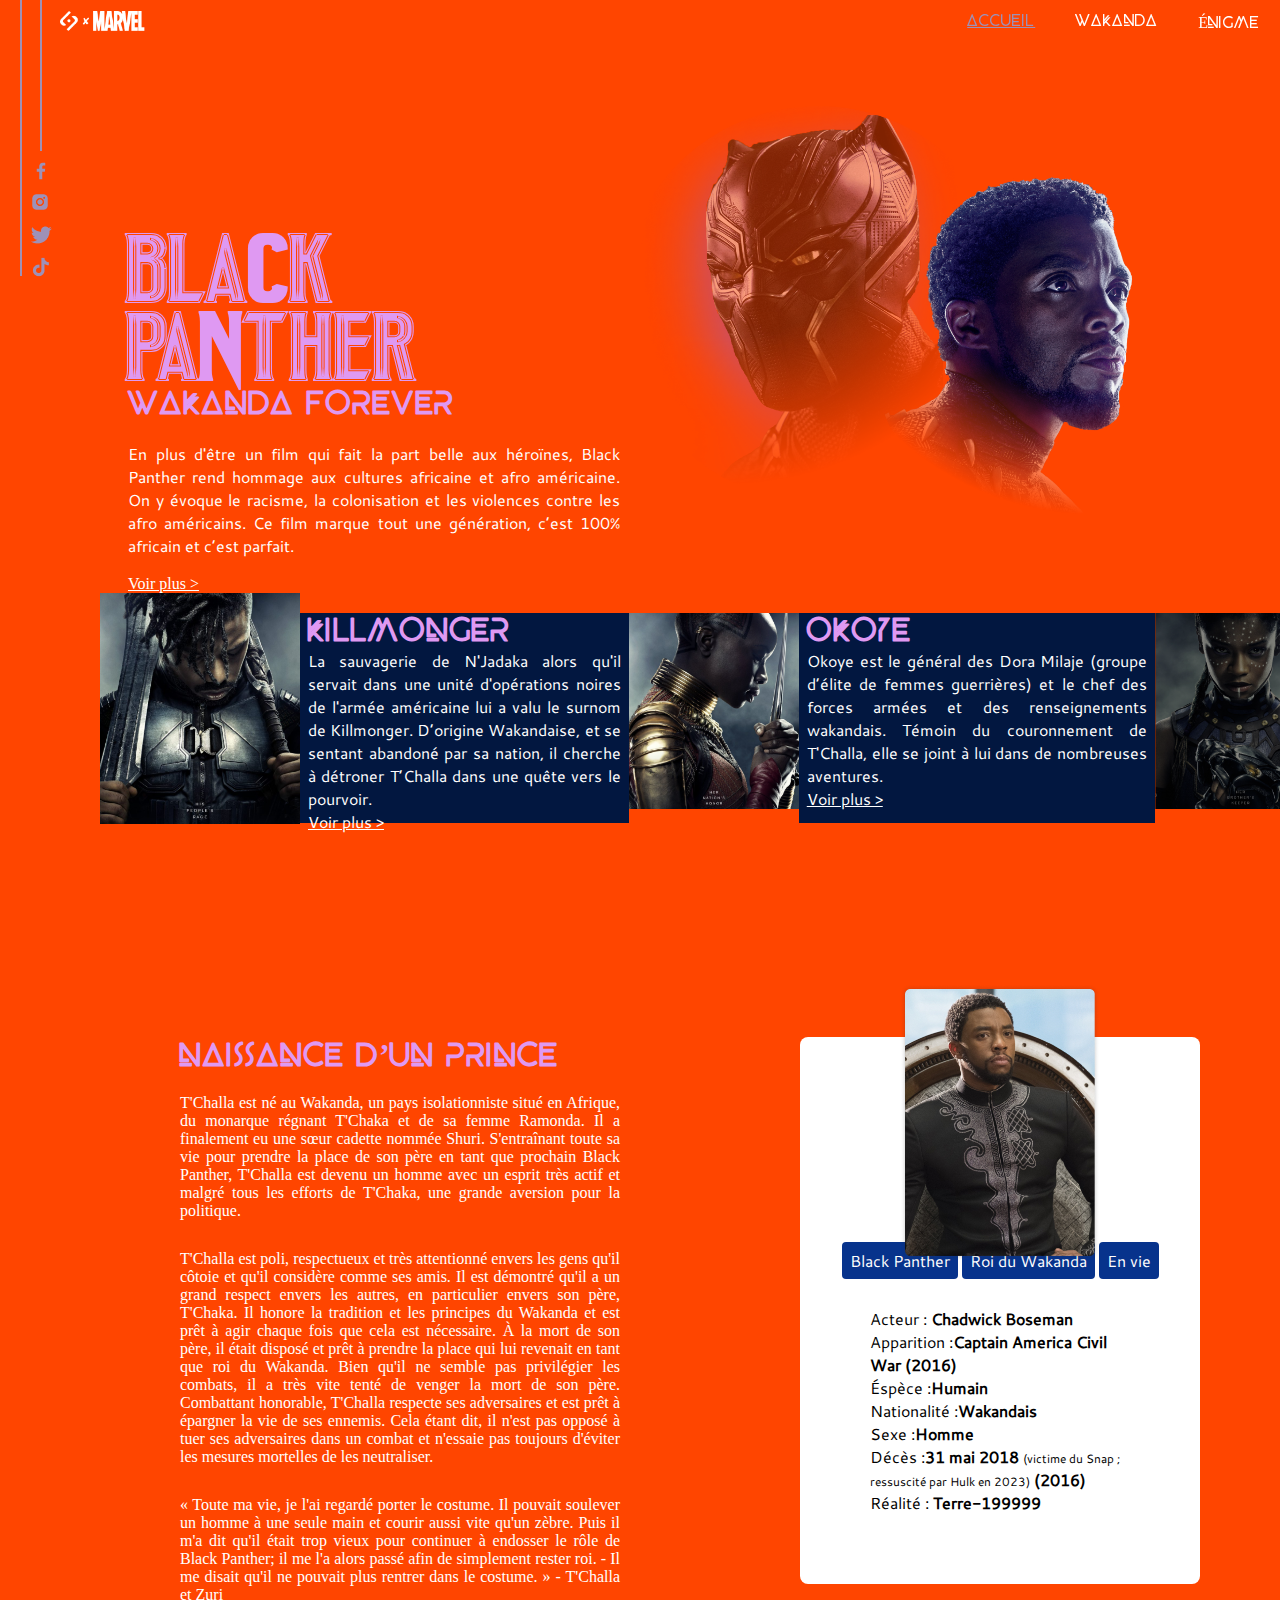
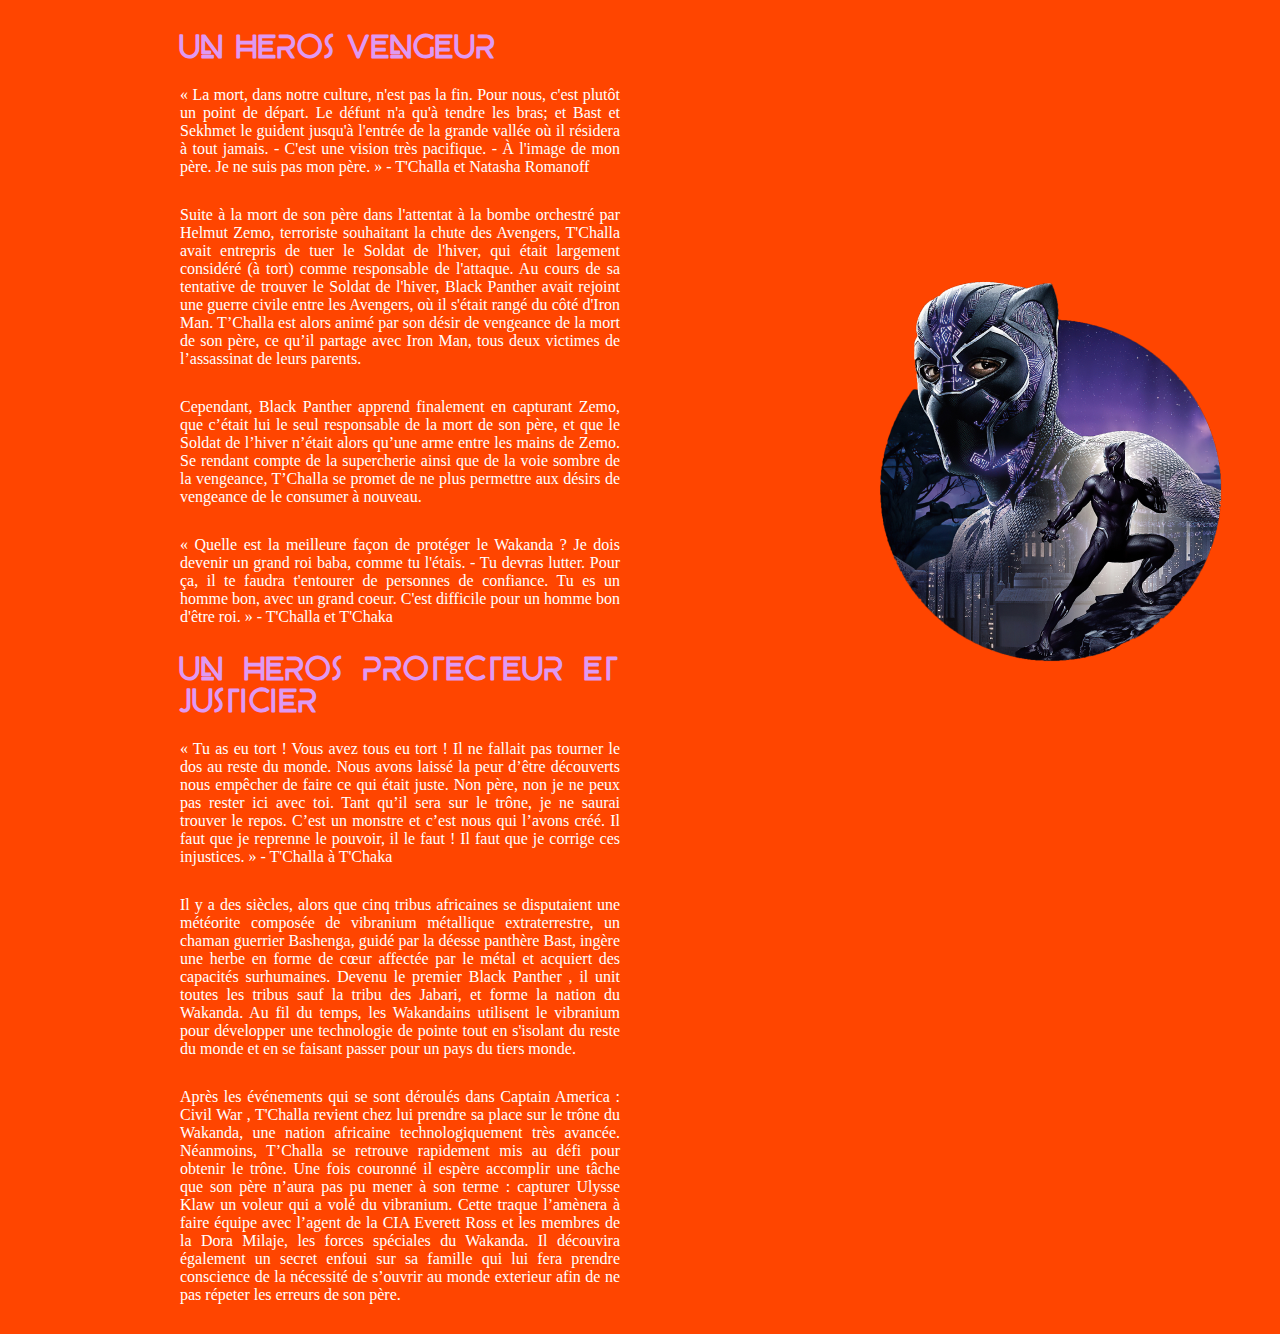
==== commit cef6a238: "sayna-htmlcss-blackpanther" ====
--- a/index.html
+++ b/index.html
@@ -93,17 +93,17 @@
 
         <!-- Section HISTORY -->
         <section id="history">
-            <article>
-                <div>
-                    <h2>Naissance d’un prince</h2>
-                    <p>T'Challa est né au Wakanda, un pays isolationniste situé en Afrique, du monarque régnant T'Chaka
+            <article class="history-content">
+                <div class="history-content-item">
+                    <h2 class="history-title">Naissance d’un prince</h2>
+                    <p class="history-para">T'Challa est né au Wakanda, un pays isolationniste situé en Afrique, du monarque régnant T'Chaka
                         et de sa femme
                         Ramonda. Il a finalement eu une sœur cadette nommée Shuri. S'entraînant toute sa vie pour
                         prendre la place de son père
                         en tant que prochain Black Panther, T'Challa est devenu un homme avec un esprit très actif et
                         malgré tous les efforts de
                         T'Chaka, une grande aversion pour la politique.</p>
-                    <p>T'Challa est poli, respectueux et très attentionné envers les gens qu'il côtoie et qu'il
+                    <p class="history-para">T'Challa est poli, respectueux et très attentionné envers les gens qu'il côtoie et qu'il
                         considère comme ses amis. Il est
                         démontré qu'il a un grand respect envers les autres, en particulier envers son père, T'Chaka. Il
                         honore la tradition et les
@@ -116,7 +116,7 @@
                         de ses ennemis. Cela étant dit, il n'est pas opposé à tuer ses adversaires dans un combat et
                         n'essaie pas toujours d'éviter les
                         mesures mortelles de les neutraliser.</p>
-                    <p>« Toute ma vie, je l'ai regardé porter le costume. Il pouvait soulever un homme à une seule main
+                    <p class="history-para">« Toute ma vie, je l'ai regardé porter le costume. Il pouvait soulever un homme à une seule main
                         et courir aussi vite
                         qu'un zèbre. Puis il m'a dit qu'il était trop vieux pour continuer à endosser le rôle de Black
                         Panther; il me l'a alors
@@ -124,9 +124,9 @@
                         - Il me disait qu'il ne pouvait plus rentrer dans le costume. »
                         - T'Challa et Zuri</p>
                 </div>
-                <div>
-                    <h2>un heros vengeur</h2>
-                    <p>« La mort, dans notre culture, n'est pas la fin. Pour nous, c'est plutôt un point de départ. Le
+                <div class="history-content-item">
+                    <h2 class="history-title">un heros vengeur</h2>
+                    <p class="history-para">« La mort, dans notre culture, n'est pas la fin. Pour nous, c'est plutôt un point de départ. Le
                         défunt n'a qu'à tendre les
                         bras; et Bast et Sekhmet le guident jusqu'à l'entrée de la grande vallée où il résidera à tout
                         jamais.
@@ -136,7 +136,7 @@
                         - À l'image de mon père. Je ne suis pas mon père. »
 
                         - T'Challa et Natasha Romanoff</p>
-                    <p>Suite à la mort de son père dans l'attentat à la bombe orchestré par Helmut Zemo, terroriste
+                    <p class="history-para">Suite à la mort de son père dans l'attentat à la bombe orchestré par Helmut Zemo, terroriste
                         souhaitant la chute des
                         Avengers, T'Challa avait entrepris de tuer le Soldat de l'hiver, qui était largement considéré
                         (à tort) comme responsable de
@@ -145,14 +145,14 @@
                         Avengers, où il s'était rangé du côté d'Iron Man. T’Challa est alors animé par son désir de
                         vengeance de la mort de son père,
                         ce qu’il partage avec Iron Man, tous deux victimes de l’assassinat de leurs parents.</p>
-                    <p>Cependant, Black Panther apprend finalement en capturant Zemo, que c’était lui le seul
+                    <p class="history-para">Cependant, Black Panther apprend finalement en capturant Zemo, que c’était lui le seul
                         responsable de la mort de son
                         père, et que le Soldat de l’hiver n’était alors qu’une arme entre les mains de Zemo. Se rendant
                         compte de la supercherie
                         ainsi que de la voie sombre de la vengeance, T’Challa se promet de ne plus permettre aux désirs
                         de vengeance de le
                         consumer à nouveau.</p>
-                    <p>
+                    <p class="history-para">
                         « Quelle est la meilleure façon de protéger le Wakanda ? Je dois devenir un grand roi baba,
                         comme tu l'étais.
 
@@ -163,20 +163,20 @@
                         - T'Challa et T'Chaka
                     </p>
                 </div>
-                <div>
-                    <h2>un heros PROTECTEUR ET JUSTICIER</h2>
-                    <p>« Tu as eu tort ! Vous avez tous eu tort ! Il ne fallait pas tourner le dos au reste du monde. Nous avons laissé la peur 
+                <div class="history-content-item">
+                    <h2 class="history-title">un heros PROTECTEUR ET JUSTICIER</h2>
+                    <p class="history-para">« Tu as eu tort ! Vous avez tous eu tort ! Il ne fallait pas tourner le dos au reste du monde. Nous avons laissé la peur 
                         d’être découverts nous empêcher de faire ce qui était juste. Non père, non je ne peux pas rester ici avec toi. Tant qu’il 
                         sera sur le trône, je ne saurai trouver le repos. C’est un monstre et c’est nous qui l’avons créé. Il faut que je reprenne 
                         le pouvoir, il le faut ! Il faut que je corrige ces injustices. »
                         
                         - T'Challa à T'Chaka</p>
-                    <p>Il y a des siècles, alors que cinq tribus africaines se disputaient une météorite composée de vibranium métallique 
+                    <p class="history-para">Il y a des siècles, alors que cinq tribus africaines se disputaient une météorite composée de vibranium métallique 
                         extraterrestre, un chaman guerrier Bashenga, guidé par la déesse panthère Bast, ingère une herbe en forme de cœur 
                         affectée par le métal et acquiert des capacités surhumaines. Devenu le premier Black Panther , il unit toutes les tribus sauf 
                         la tribu des Jabari, et forme la nation du Wakanda. Au fil du temps, les Wakandains utilisent le vibranium pour développer 
                         une technologie de pointe tout en s'isolant du reste du monde et en se faisant passer pour un pays du tiers monde.</p>
-                    <p>Après les événements qui se sont déroulés dans Captain America : Civil War , T'Challa revient chez lui prendre sa place sur 
+                    <p class="history-para">Après les événements qui se sont déroulés dans Captain America : Civil War , T'Challa revient chez lui prendre sa place sur 
                         le trône du Wakanda, une nation africaine technologiquement très avancée. Néanmoins, T’Challa se retrouve rapidement 
                         mis au défi pour obtenir le trône. Une fois couronné il espère accomplir une tâche que son père n’aura pas pu mener à son 
                         terme : capturer Ulysse Klaw un voleur qui a volé du vibranium. Cette traque l’amènera à faire équipe avec l’agent de la CIA 
@@ -185,7 +185,33 @@
                         erreurs de son père.</p>
                 </div>
             </article>
-            <article></article>
+            <article class="history-content-img">
+                <div class="img-history">
+                    <img src="./assets/images/accueil/Pantherhome5.png" alt="" class="pantherhome5">
+                </div>
+                <div class="history-content-info">
+                    <h3>T’Challa</h3>
+                    <div class="history-btn">
+                        <a href="#" class="btn-history-btn">Black Panther</a>
+                        <a href="#" class="btn-history-btn">Roi du Wakanda</a>
+                        <a href="#" class="btn-history-btn">En vie</a>
+                    </div>
+                    <div class="history-info">
+                        <p>Acteur : <span class="history-bold">Chadwick Boseman</span></p>
+                        <p>Apparition :<span class="history-bold">Captain America Civil War (2016)</span></p>
+                        <p>Éspèce :<span class="history-bold">Humain</span></p>
+                        <p>Nationalité :<span class="history-bold">Wakandais</span></p>
+                        <p>Sexe :<span class="history-bold">Homme</span></p>
+                        <p>Décès :<span class="history-bold">31 mai 2018</span> <span class="min">(victime du Snap ; ressuscité par Hulk 
+                            en 2023)</span> <span class="history-bold">(2016)</span></p>
+                        <p>Réalité : <span class="history-bold"> Terre-199999</span></p>
+                    </div>
+                </div>
+                <div class="pantherhome6">
+                    <img src="./assets/images/accueil/Pantherhome6.png" alt="">
+                </div>
+            </article>
+            
         </section>
     </main>
     <footer></footer>
--- a/assets/css/styles.css
+++ b/assets/css/styles.css
@@ -59,6 +59,7 @@
 body {
     background-image: url('../images/all-pages/arrière_plan.png');
     background-repeat: no-repeat;
+    background-size: cover;
 }
 
 
@@ -171,13 +172,13 @@
 
 .h1-banner {
     font-family: panthera;
-    font-size: 68px;
+    font-size: var(--h1-font-size);
     color: var(--light-lavender-color);
 }
 
 .h2-banner, #actors .actor-title {
     font-family: beyno;
-    font-size: 32px;
+    font-size: var(--h2-font-size);
     color: var(--light-lavender-color);
 }
 
@@ -212,7 +213,7 @@
         padding-top: 20px;
         font-family: cantarell;
         text-align: justify;
-        font-size: 16px;
+        font-size: var(--texte-font-size);
         color: var(--white-color);
     }
 
@@ -257,6 +258,104 @@
     }
 
     /* Section HISTORY */
+
+    #history{
+       display: flex;
+        margin-left: 180px;
+        padding-top: 200px;
+    }
+
+    
+    #history .history-content{
+        width: 40%;
+    }
+
+    #history .history-content-item{
+        text-align: justify;
+        color: var(--white-color);
+    }
+
+    #history .history-title{
+        font-family: beyno;
+        font-size: var( --h2-font-size);
+        color: var(--light-lavender-color);
+        padding-bottom: 20px;
+    }
+
+    #history .history-para{
+        padding-bottom: 30px;
+    }
+
+    #history .history-content-info{
+        background-color: var(--white-color);
+        width: 400px;
+        border-radius: 8px;
+    }
+
+    #history .history-content-info h3{
+        text-align: center;
+        padding-bottom: 35px;
+    }
+
+    #history h3{
+        padding-top: 150px;
+    }
+
+    #history .history-content-info .history-btn {
+        text-align: center;
+    }
+
+    #history .history-info{
+        padding-top: 35px;
+        padding-left: 70px;
+        padding-right: 70px;
+        padding-bottom: 70px;
+    }
+
+    #history .history-bold{
+        font-weight: bold;
+    }
+
+    #history .min{
+        font-size: 12px;
+    }
+
+    #history .pantherhome5{
+        width: 200px;
+        margin-left: 100px;
+    }
+
+      #history .history-content-img{
+        position: relative;
+        margin-left: 180px;
+        margin-bottom: 100px;
+        font-family: cantarell;
+     }
+
+     #history .history-content-info{
+        position: absolute;
+     }
+
+     #history .img-history{
+        position: absolute;
+        bottom: 1568px;
+     } 
+
+     #history .img-history {
+        z-index: 1;
+     }
+     
+     #history .btn-history-btn{
+        background-color: var(--dark-blue-color);
+        color: var(--white-color);
+        text-decoration: none;
+        padding: 8px;
+        border-radius: 4px;
+     }
+     #history .pantherhome6{
+      position: absolute;
+      top: 800px;
+     }
 }
 
 
@@ -400,6 +499,28 @@
     }
 
     /* Section HISTORY */
+    #history{
+        display: flex;
+        margin: 80px;
+     }
+ 
+     #history .history-content-item{
+         margin-left: 50px;
+         margin-right: 50px;
+         text-align: justify;
+         color: var(--white-color);
+     }
+ 
+     #history .history-title{
+         font-family: beyno;
+         font-size: var( --h2-font-size);
+         color: var(--light-lavender-color);
+         padding-bottom: 20px;
+     }
+ 
+     #history .history-para{
+         padding-bottom: 30px;
+     }
 }
 
 
@@ -452,7 +573,7 @@
     body {
         background-color: orange;
     }
-
+   
     /*  Section HEADER */
     .navbar li a {
         display: block;
@@ -501,4 +622,26 @@
     }
     
     /* Section HISTORY */
+    #history{
+        margin: 80px;
+     }
+
+     #history .history-content-item{
+        margin-left: 50px;
+        margin-right: 50px;
+        text-align: justify;
+        color: var(--white-color);
+    }
+
+    #history .history-title{
+        font-family: beyno;
+        font-size: var( --h2-font-size);
+        color: var(--light-lavender-color);
+        padding-bottom: 20px;
+    }
+
+    #history .history-para{
+        padding-bottom: 30px;
+    }
+
 }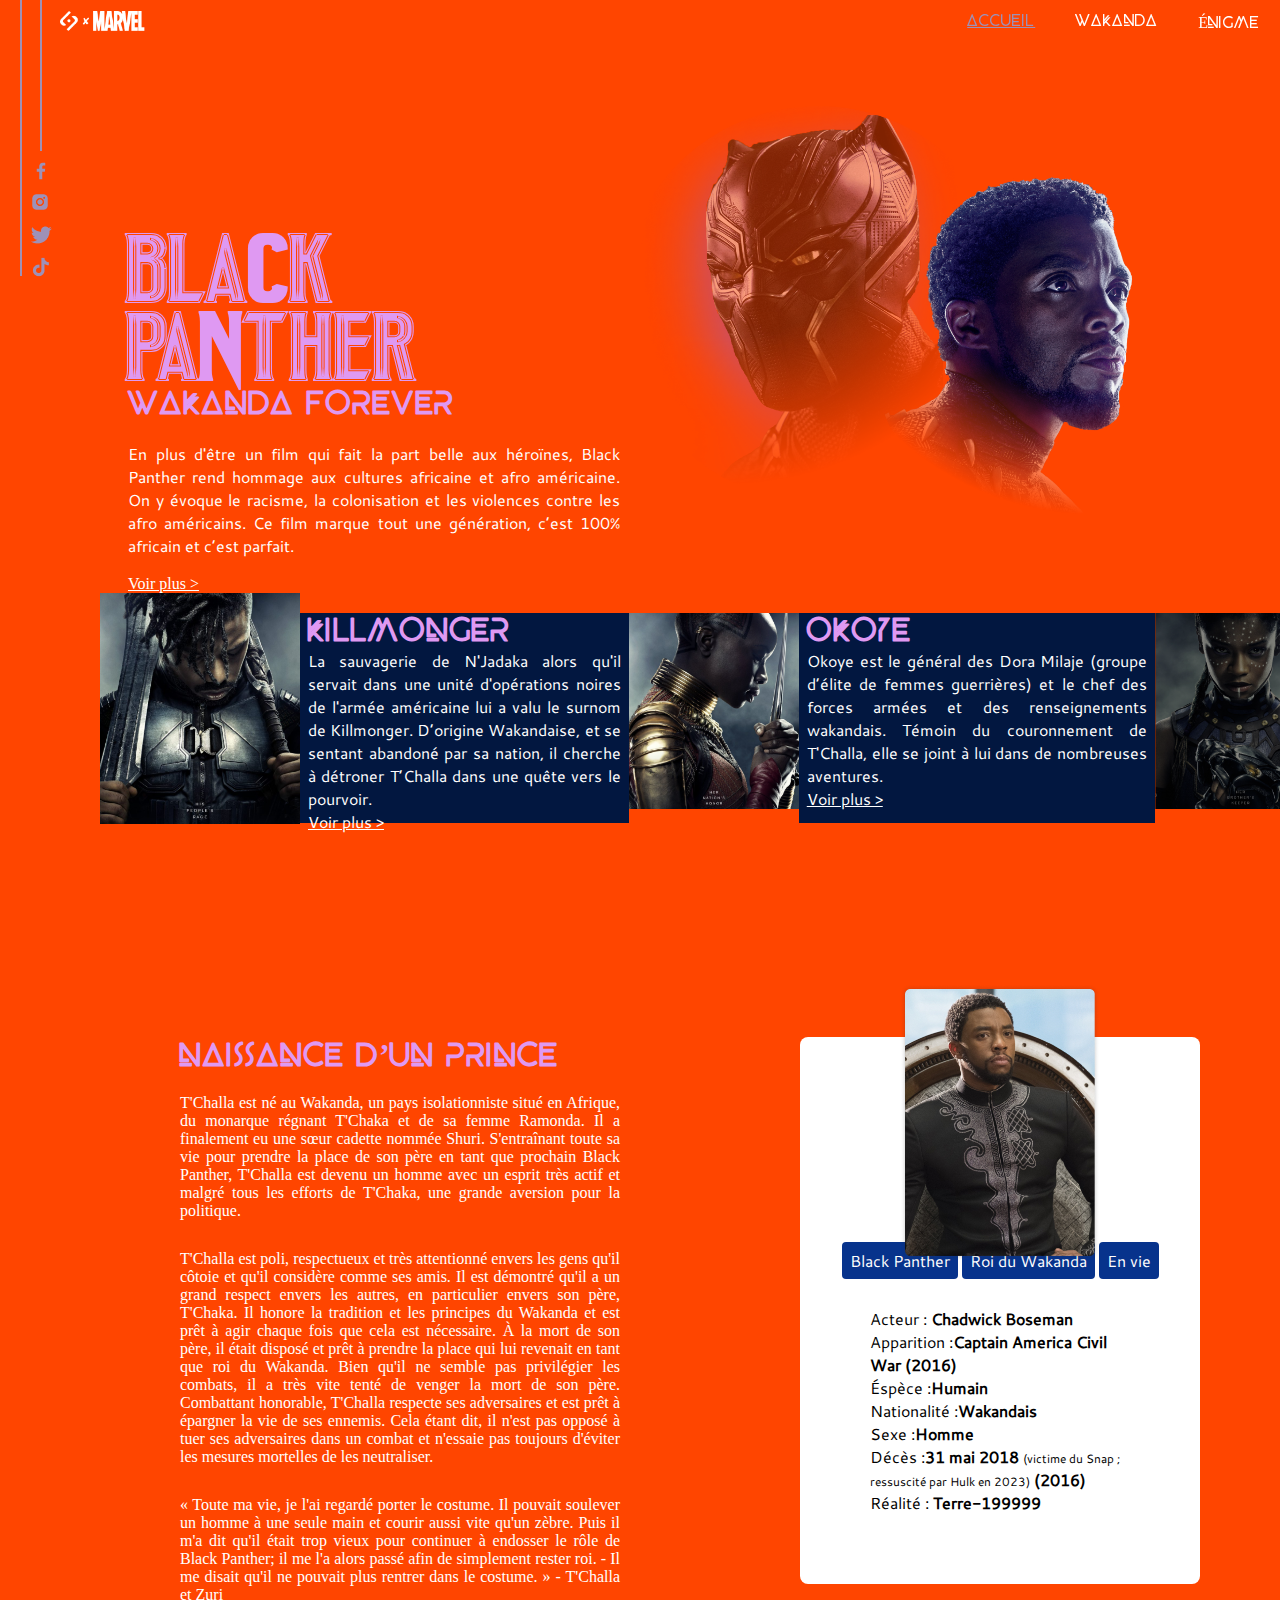
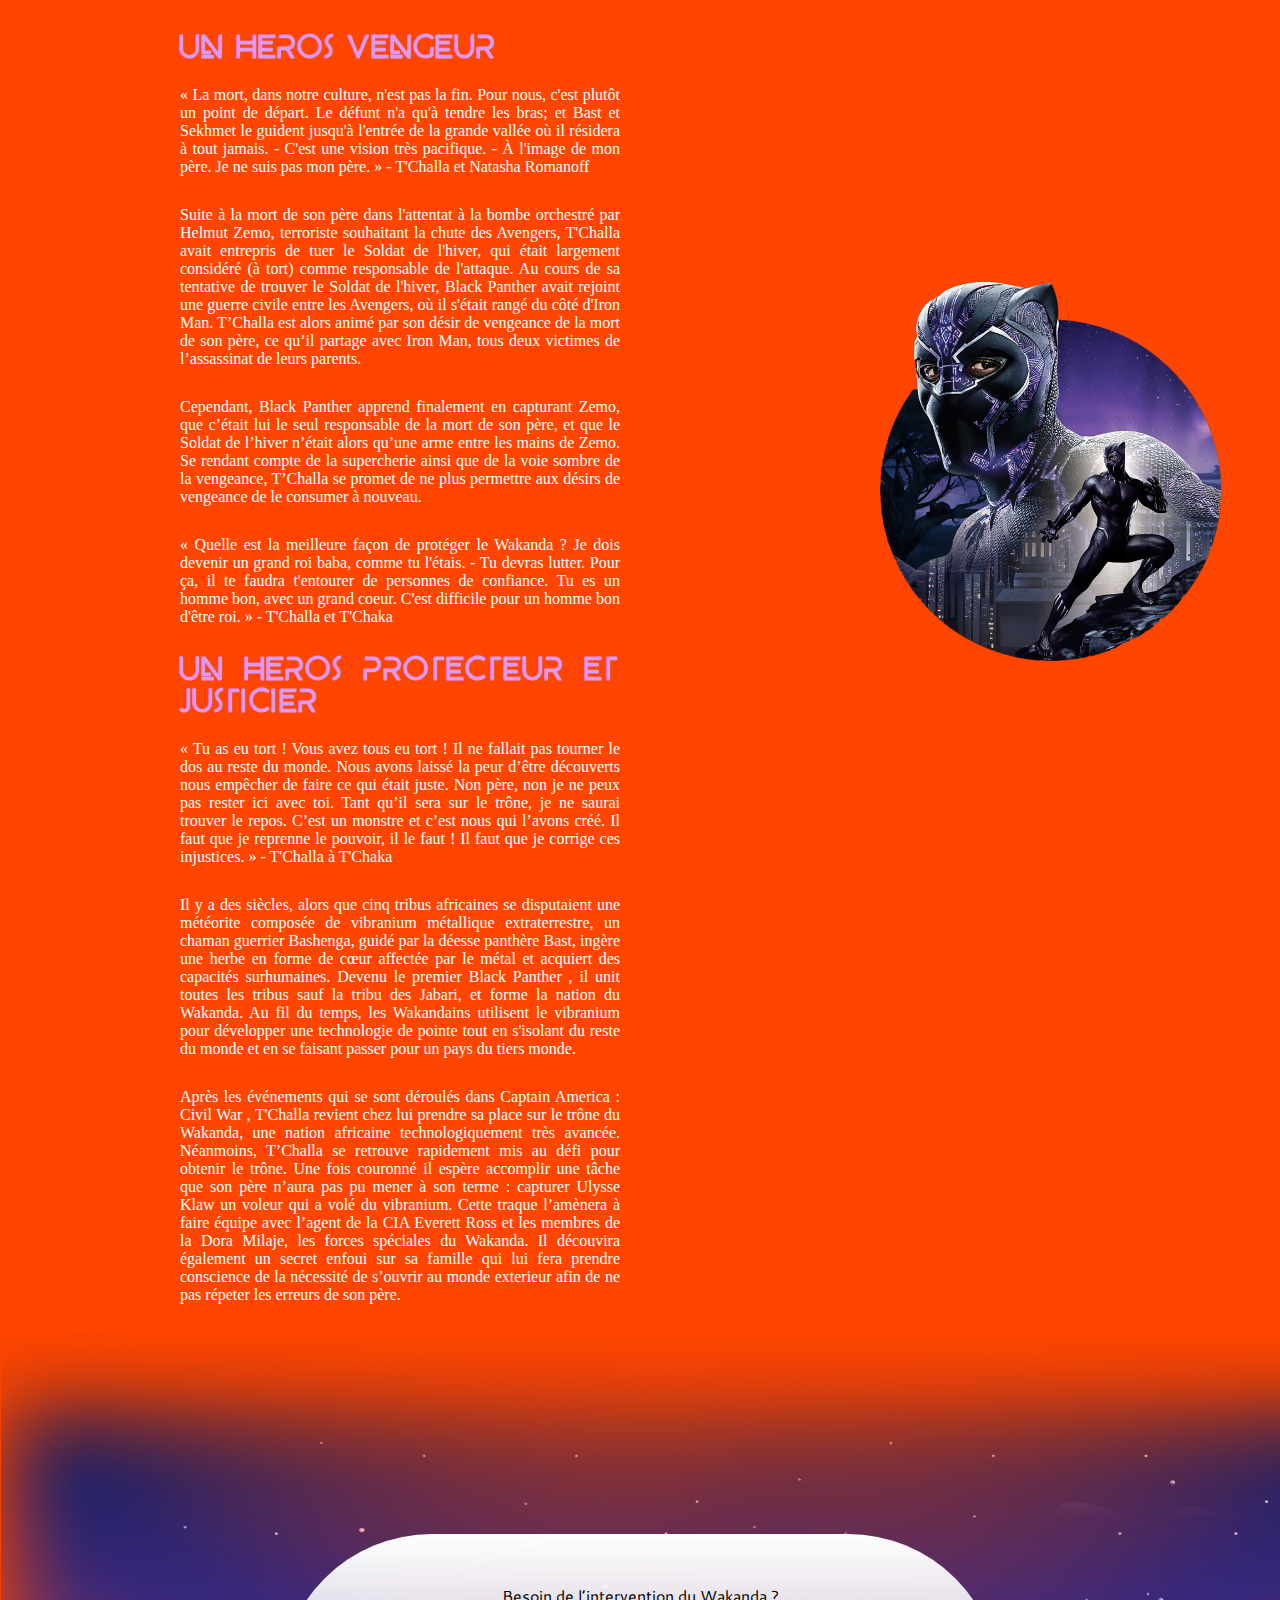
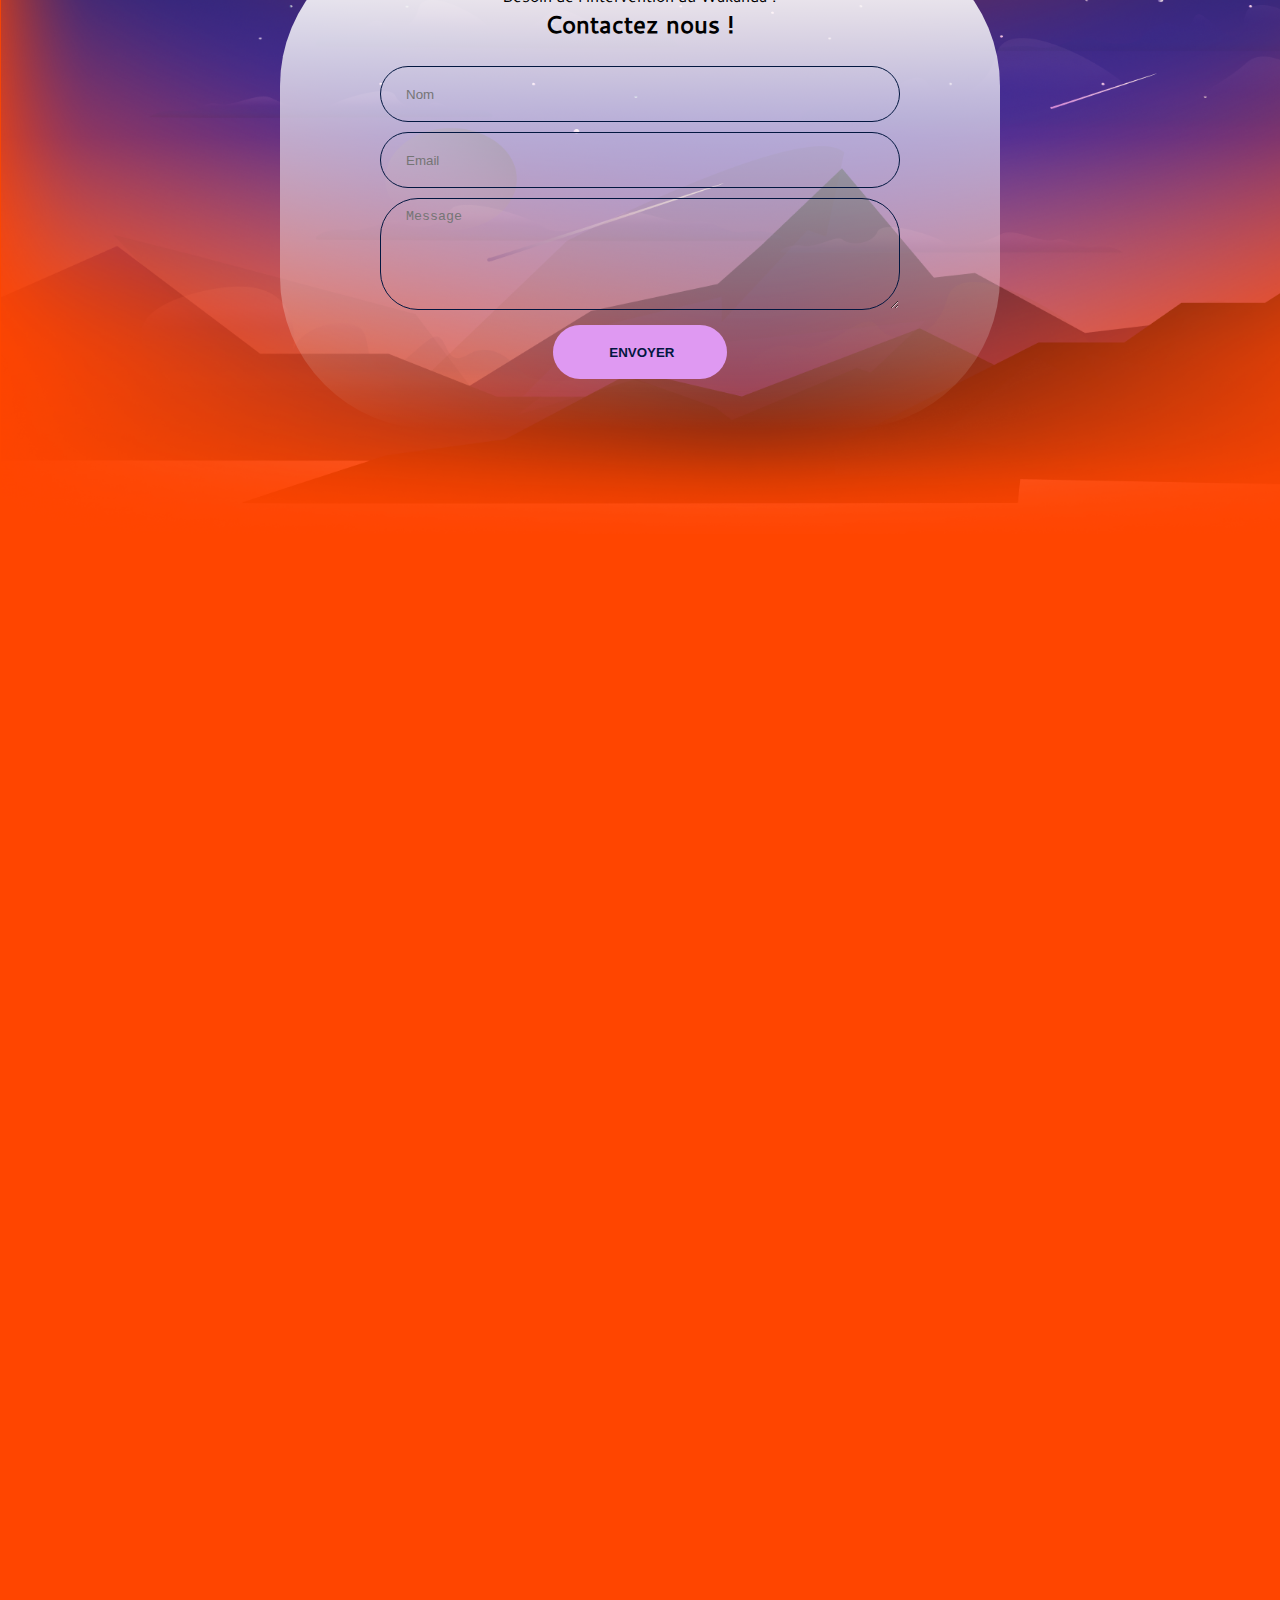
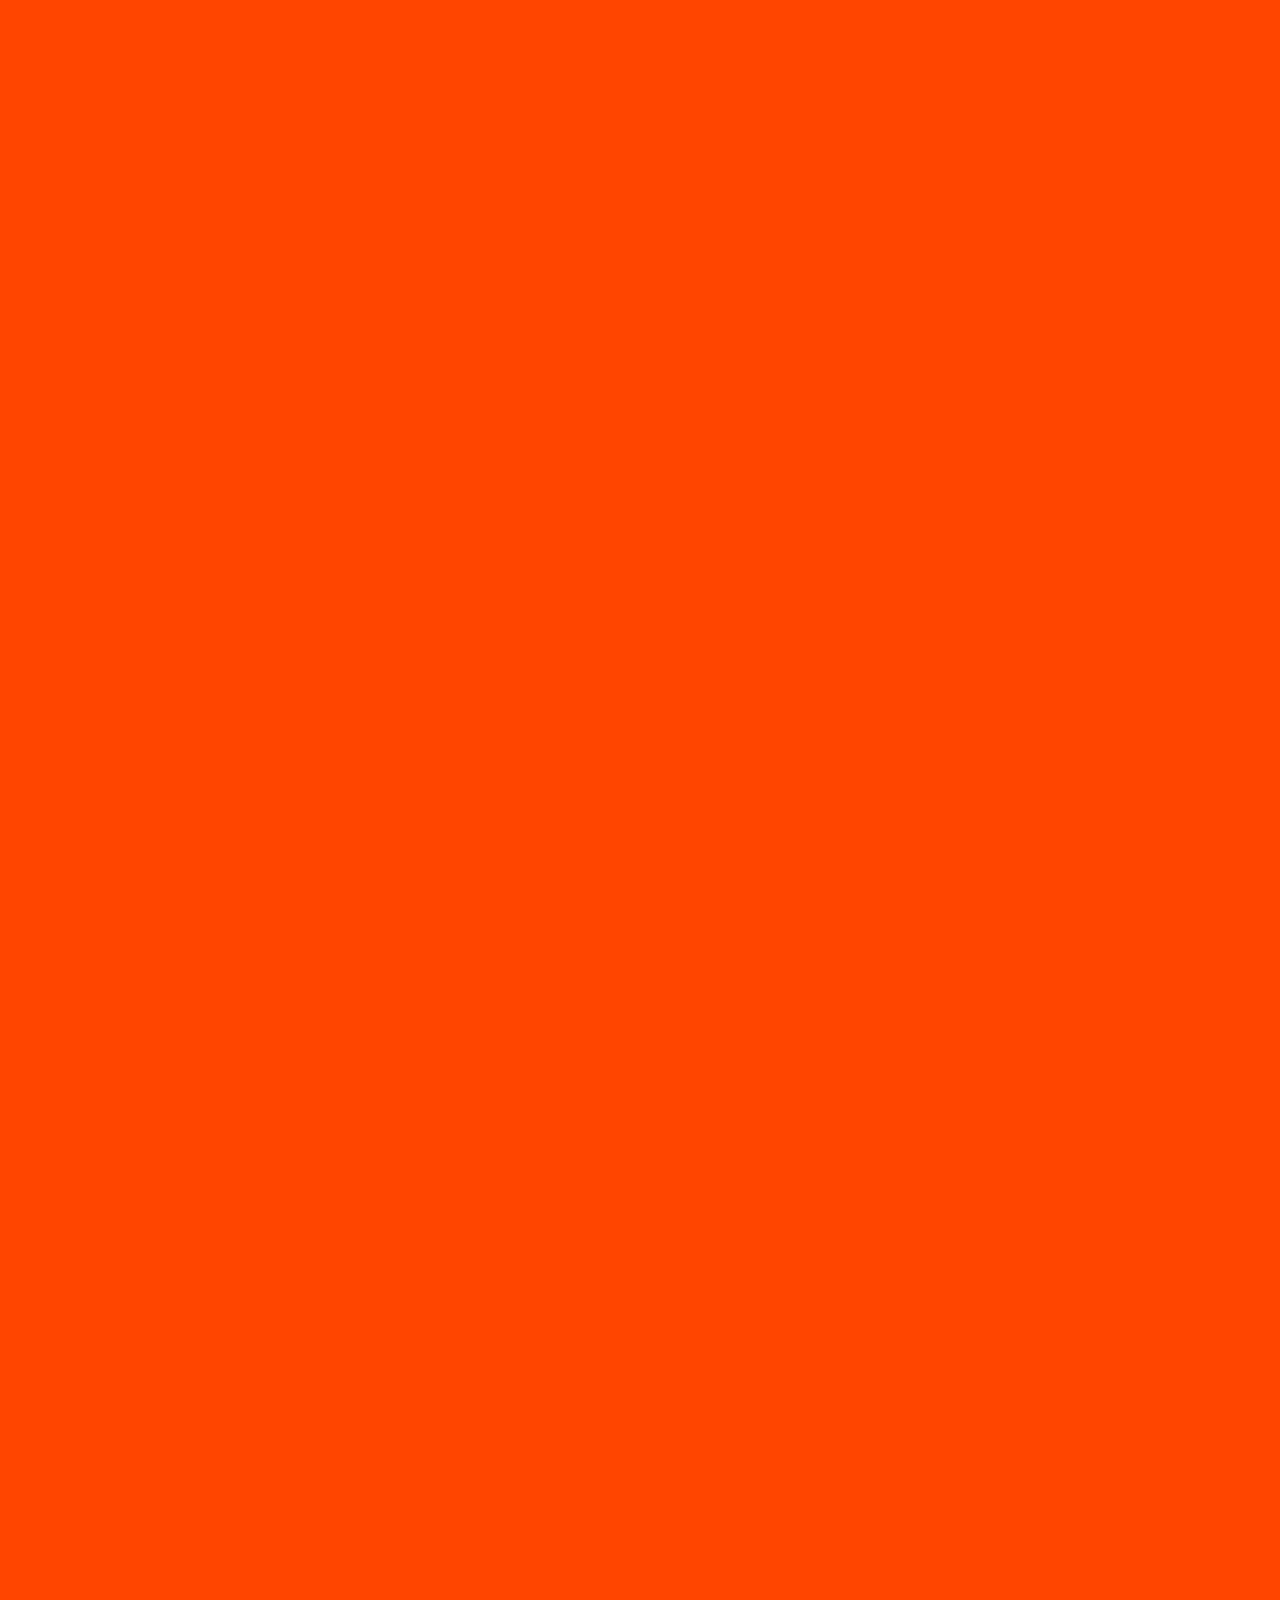
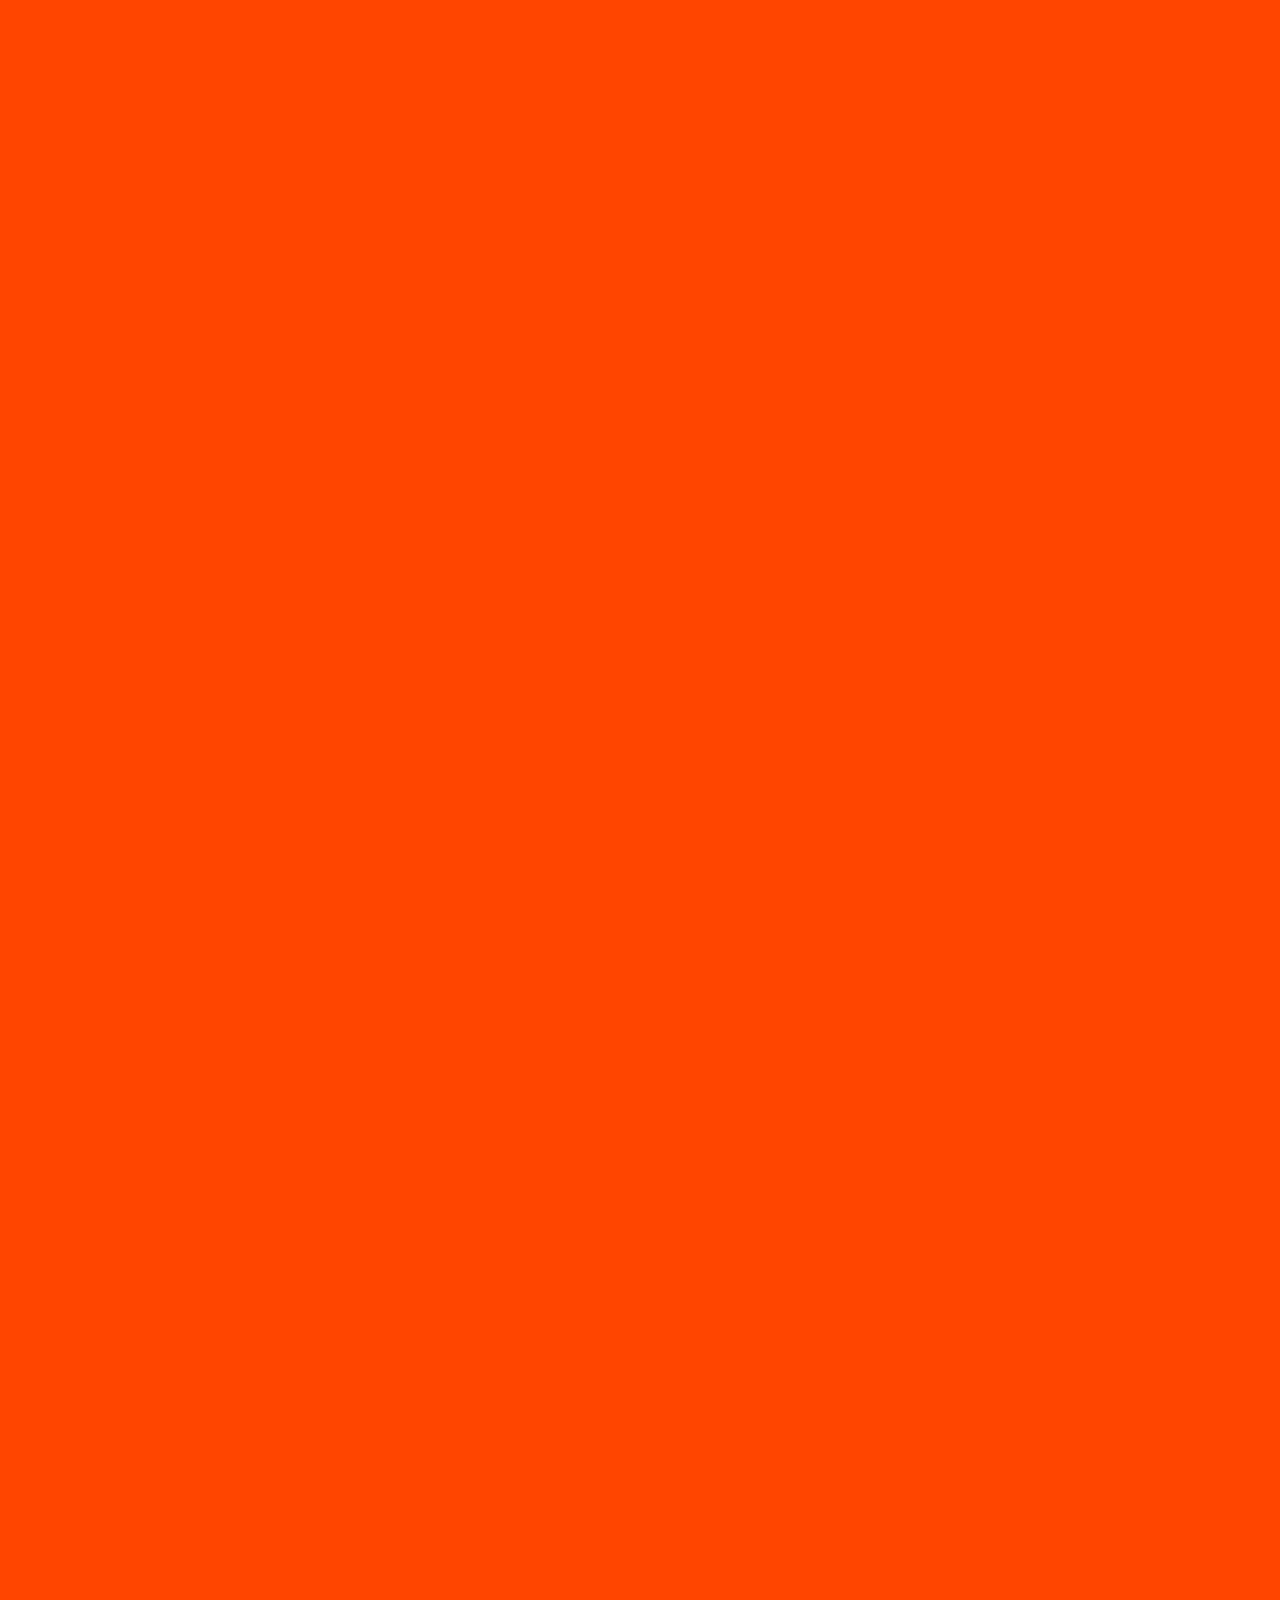
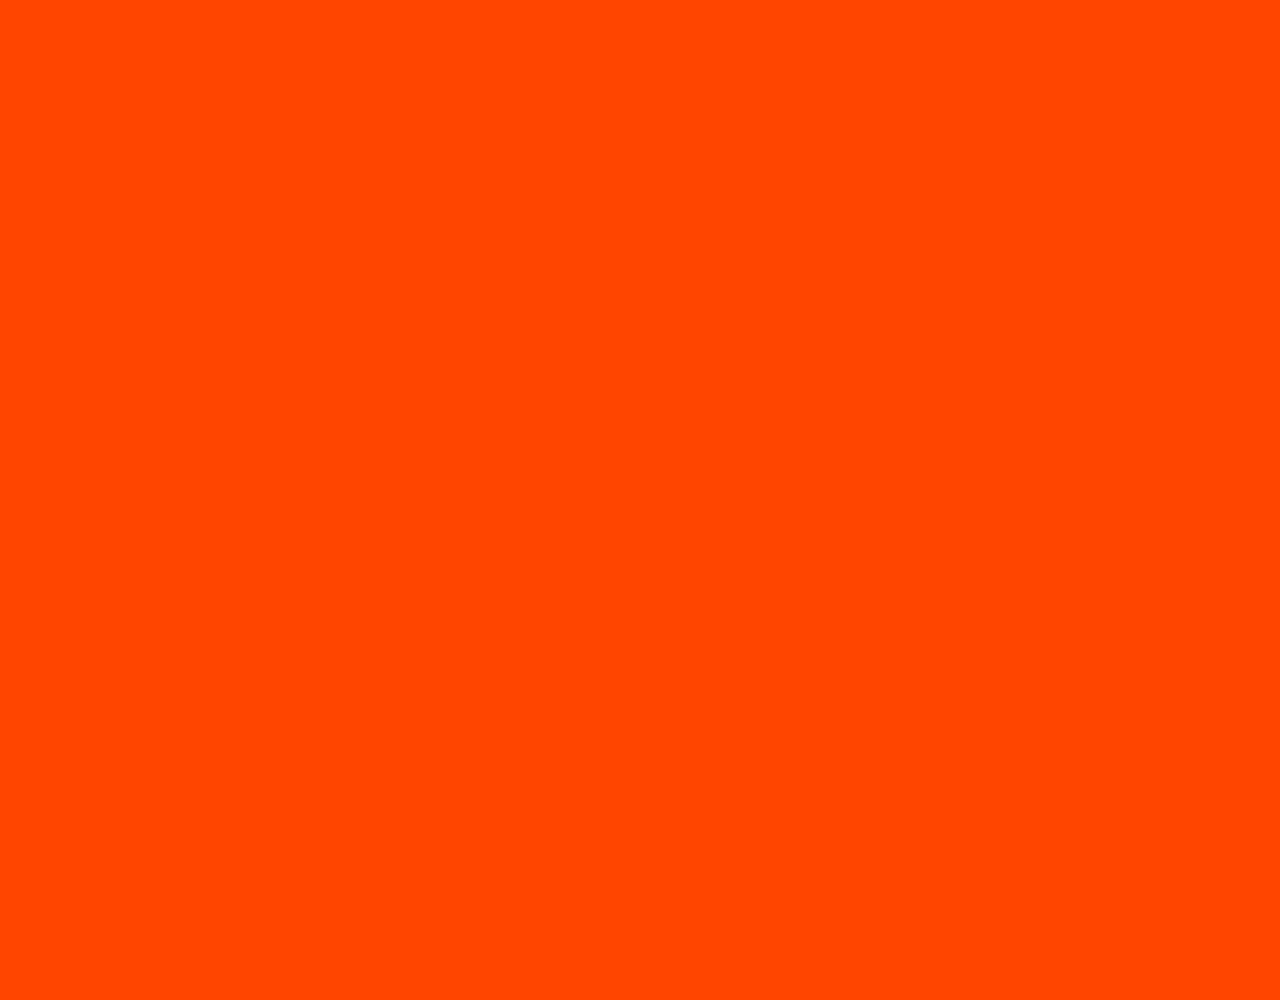
==== commit 37518aec: "sayna-htmlcss-blackpanther" ====
--- a/index.html
+++ b/index.html
@@ -211,8 +211,31 @@
                     <img src="./assets/images/accueil/Pantherhome6.png" alt="">
                 </div>
             </article>
-            
         </section>
+
+        <!-- Section CONTACT -->
+         <section id="contact">
+            <article>  
+                <form action="">
+                    <div class="contact-text">
+                        <p>Besoin de l’intervention du Wakanda ?</p>
+                        <h2>Contactez nous !</h2>
+                    </div>
+                    <div class="contact-text-item">
+                        <input type="text" name="nom" placeholder="Nom" >
+                    </div>
+                    <div class="contact-text-item">
+                        <input type="email" name="email" placeholder="Email" /> 
+                    </div>
+                    <div class="contact-text-item">
+                        <textarea name="msg" placeholder="Message"></textarea>
+                    </div>
+                    <div class="btn-submit">
+                        <input type="submit" value=" ENVOYER" />
+                    </div>
+                </form>
+            </article>
+         </section>
     </main>
     <footer></footer>
 </body>
--- a/assets/css/styles.css
+++ b/assets/css/styles.css
@@ -60,17 +60,8 @@
     background-image: url('../images/all-pages/arrière_plan.png');
     background-repeat: no-repeat;
     background-size: cover;
-}
-
-
-/* body {
-  background-image: url(/assets/images/all-pages/arrière_plan.png);
-   background-position: top;
-  background-repeat: no-repeat;
-  background-size: cover;
-  height: 800px; 
-} */
-
+    height: 9000px;
+}
 
 /* Section HEADER */
 .scroll {
@@ -356,6 +347,78 @@
       position: absolute;
       top: 800px;
      }
+
+     /* Section CONTACT */
+    #contact{
+        background-image: url('../images/accueil/Pantherhome7.png');
+        background-repeat: no-repeat;
+        background-size: cover;
+        height: 800px; 
+    }
+
+    #contact article{
+        display: flex;
+        justify-content: center; /* Centre horizontalement */
+        padding: 200px;
+    }
+
+    #contact .contact-text{
+        text-align: center;
+    }
+
+    #contact form{
+         padding: 50px 100px;
+         border-radius: 152px;
+         font-family: cantarell;
+         background: linear-gradient(to bottom, var(--white-color) 0%, rgba(255, 255, 255, 0) 100%);
+    }
+
+    #contact input[type="text"], #contact input[type="email"]{
+       width: 520px;
+       height: 56px;
+       border-radius: 38px;
+       background-color: transparent;
+       border: 1px solid var(--dark-navy-blue-color);
+       padding-left: 25px;
+    }
+
+    #contact textarea{
+        border-radius: 38px;
+        width: 520px;
+        height: 112px;
+        background-color: transparent;
+        border: 1px solid var(--dark-navy-blue-color);
+        padding-top: 10px;
+        padding-left: 25px;
+    }
+
+    #contact input[type="submit"]{
+        width: 174px;
+        height: 54px;
+        border-radius: 38px;
+        border: none;
+        cursor: pointer;
+        text-align: center;
+        background-color: var(--light-lavender-color);
+        color: var(--dark-navy-blue-color);
+        font-weight: bold;
+    }
+
+    #contact input[type="submit"]:hover{
+        box-shadow: 0px 0px 20px var(--dark-navy-blue-color);
+    }
+
+    #contact .btn-submit{
+        text-align: center;
+    }
+
+    #contact .contact-text{
+        padding-bottom: 25px;
+    }
+
+    #contact .contact-text-item{
+        padding-bottom: 10px;
+    }
 }
 
 
@@ -499,14 +562,19 @@
     }
 
     /* Section HISTORY */
+  
     #history{
         display: flex;
-        margin: 80px;
+         margin-left: 90px;
+         padding-top: 250px;
+     }
+ 
+     
+     #history .history-content{
+         width: 40%;
      }
  
      #history .history-content-item{
-         margin-left: 50px;
-         margin-right: 50px;
          text-align: justify;
          color: var(--white-color);
      }
@@ -521,6 +589,150 @@
      #history .history-para{
          padding-bottom: 30px;
      }
+ 
+     #history .history-content-info{
+         background-color: var(--white-color);
+         width: 400px;
+         border-radius: 8px;
+     }
+ 
+     #history .history-content-info h3{
+         text-align: center;
+         padding-bottom: 35px;
+     }
+ 
+     #history h3{
+         padding-top: 150px;
+     }
+ 
+     #history .history-content-info .history-btn {
+         text-align: center;
+     }
+ 
+     #history .history-info{
+         padding-top: 35px;
+         padding-left: 70px;
+         padding-right: 70px;
+         padding-bottom: 70px;
+     }
+ 
+     #history .history-bold{
+         font-weight: bold;
+     }
+ 
+     #history .min{
+         font-size: 12px;
+     }
+ 
+     #history .pantherhome5{
+         width: 200px;
+         margin-left: 100px;
+     }
+ 
+       #history .history-content-img{
+         position: relative;
+         margin-left: 180px;
+         margin-bottom: 100px;
+         font-family: cantarell;
+      }
+ 
+      #history .history-content-info{
+         position: absolute;
+      }
+ 
+      #history .img-history{
+         position: absolute;
+         bottom: 1700px;
+      } 
+ 
+      #history .img-history {
+         z-index: 1;
+      }
+      
+      #history .btn-history-btn{
+         background-color: var(--dark-blue-color);
+         color: var(--white-color);
+         text-decoration: none;
+         padding: 8px;
+         border-radius: 4px;
+      }
+      #history .pantherhome6{
+       position: absolute;
+       top: 800px;
+      }
+
+      /* Section CONTACT */
+
+      #contact{
+        background-image: url('../images/accueil/Pantherhome7.png');
+        background-repeat: no-repeat;
+        background-size: cover;
+        height: 800px; 
+    }
+
+    #contact article{
+        display: flex;
+        justify-content: center; /* Centre horizontalement */
+        padding: 200px;
+    }
+
+    #contact .contact-text{
+        text-align: center;
+    }
+
+    #contact form{
+         padding: 50px 100px;
+         border-radius: 152px;
+         font-family: cantarell;
+         background: linear-gradient(to bottom, var(--white-color) 0%, rgba(255, 255, 255, 0) 100%);
+    }
+
+    #contact input[type="text"], #contact input[type="email"]{
+       width: 520px;
+       height: 56px;
+       border-radius: 38px;
+       background-color: transparent;
+       border: 1px solid var(--dark-navy-blue-color);
+       padding-left: 25px;
+    }
+
+    #contact textarea{
+        border-radius: 38px;
+        width: 520px;
+        height: 112px;
+        background-color: transparent;
+        border: 1px solid var(--dark-navy-blue-color);
+        padding-top: 10px;
+        padding-left: 25px;
+    }
+
+    #contact input[type="submit"]{
+        width: 174px;
+        height: 54px;
+        border-radius: 38px;
+        border: none;
+        cursor: pointer;
+        text-align: center;
+        background-color: var(--light-lavender-color);
+        color: var(--dark-navy-blue-color);
+        font-weight: bold;
+    }
+
+    #contact input[type="submit"]:hover{
+        box-shadow: 0px 0px 20px var(--dark-navy-blue-color);
+    }
+
+    #contact .btn-submit{
+        text-align: center;
+    }
+
+    #contact .contact-text{
+        padding-bottom: 25px;
+    }
+
+    #contact .contact-text-item{
+        padding-bottom: 10px;
+    }
 }
 
 
@@ -627,6 +839,7 @@
      }
 
      #history .history-content-item{
+        width: 100%;
         margin-left: 50px;
         margin-right: 50px;
         text-align: justify;
@@ -644,4 +857,140 @@
         padding-bottom: 30px;
     }
 
+    #history .history-content-info{
+        background-color: var(--white-color);
+        width: 400px;
+        border-radius: 8px;
+    }
+    
+    
+    #history .history-content-info h3{
+        text-align: center;
+        padding-bottom: 35px;
+    }
+
+    #history h3{
+        padding-top: 150px;
+    }
+
+    #history .history-content-info .history-btn {
+        text-align: center;
+    }
+
+    #history .history-info{
+        padding-top: 35px;
+        padding-left: 70px;
+        padding-right: 70px;
+        padding-bottom: 70px;
+    }
+
+    #history .history-bold{
+        font-weight: bold;
+    }
+
+    #history .min{
+        font-size: 12px;
+    }
+
+    #history .pantherhome5{
+        width: 200px;
+        margin-left: 100px;
+    }
+
+    #history .history-content-img{
+        font-family: cantarell;
+     }
+
+
+     #history .img-history {
+        z-index: 1;
+        position: relative;
+        top: 150px;
+     }
+
+     #history .btn-history-btn{
+        background-color: var(--dark-blue-color);
+        color: var(--white-color);
+        text-decoration: none;
+        padding: 8px;
+        border-radius: 4px;
+     }
+
+     #history .pantherhome6{
+        position: absolute;
+        top: 5300px;
+     }
+
+     /* Section CONTACT */
+     #contact{
+        margin-top: 700px;
+        background-image: url('../images/accueil/Pantherhome7.png');
+        background-repeat: no-repeat;
+        background-size: cover;
+        height: 800px; 
+     }
+
+     #contact article{
+        display: flex;
+        justify-content: center;
+        padding: 200px;
+    }
+
+    #contact .contact-text{
+        text-align: center;
+    }
+
+    #contact form{
+        padding: 50px 100px;
+        border-radius: 52px;
+        font-family: cantarell;
+        background: linear-gradient(to bottom, var(--white-color) 0%, rgba(255, 255, 255, 0) 100%);
+   }
+
+   #contact input[type="text"], #contact input[type="email"]{
+    width: 150px;
+    height: 56px;
+    border-radius: 38px;
+    background-color: transparent;
+    border: 1px solid var(--dark-navy-blue-color);
+    padding-left: 25px;
+ }
+
+ #contact textarea{
+    border-radius: 38px;
+    width: 150px;
+    height: 112px;
+    background-color: transparent;
+    border: 1px solid var(--dark-navy-blue-color);
+    padding-top: 10px;
+    padding-left: 25px;
+}
+
+#contact input[type="submit"]{
+    width: 104px;
+    height: 54px;
+    border-radius: 38px;
+    border: none;
+    cursor: pointer;
+    text-align: center;
+    background-color: var(--light-lavender-color);
+    color: var(--dark-navy-blue-color);
+    font-weight: bold;
+}
+
+#contact input[type="submit"]:hover{
+    box-shadow: 0px 0px 20px var(--dark-navy-blue-color);
+}
+
+#contact .btn-submit{
+    text-align: center;
+}
+
+#contact .contact-text{
+    padding-bottom: 25px;
+}
+
+#contact .contact-text-item{
+    padding-bottom: 10px;
+}
 }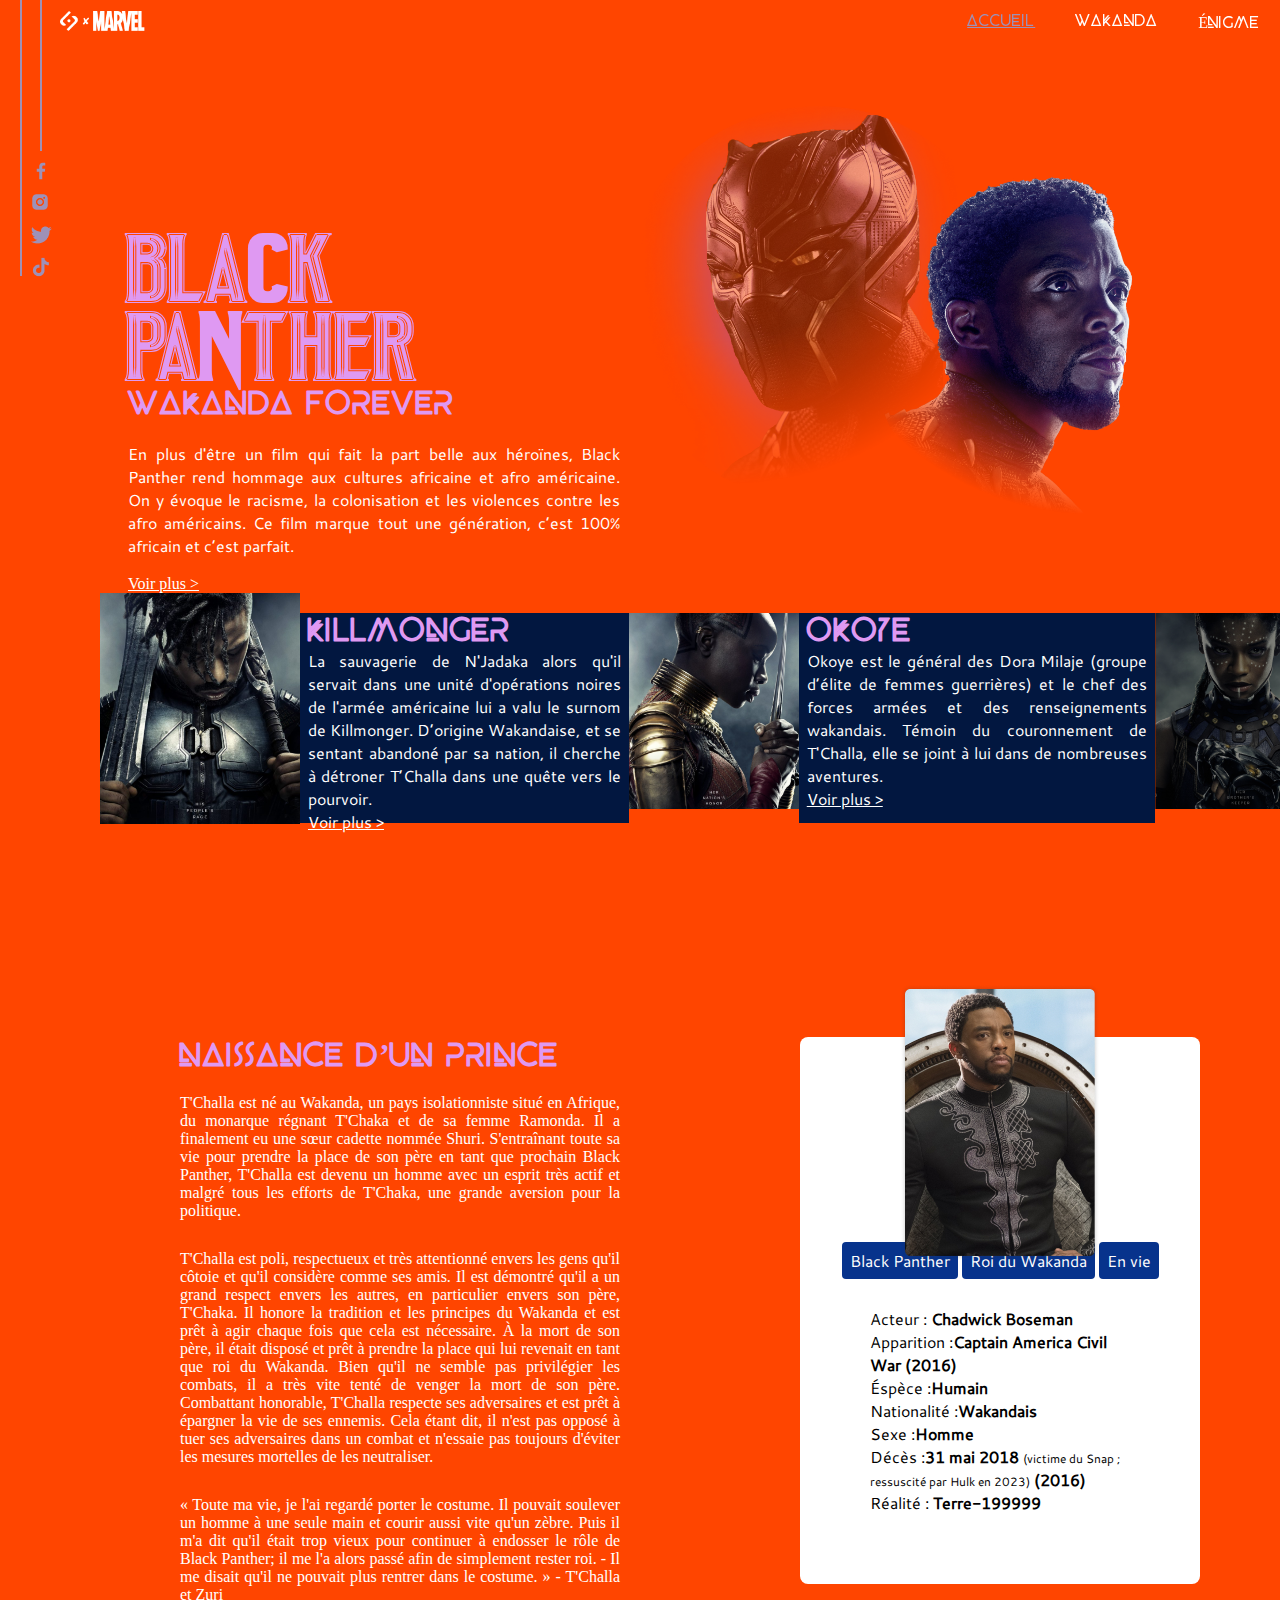
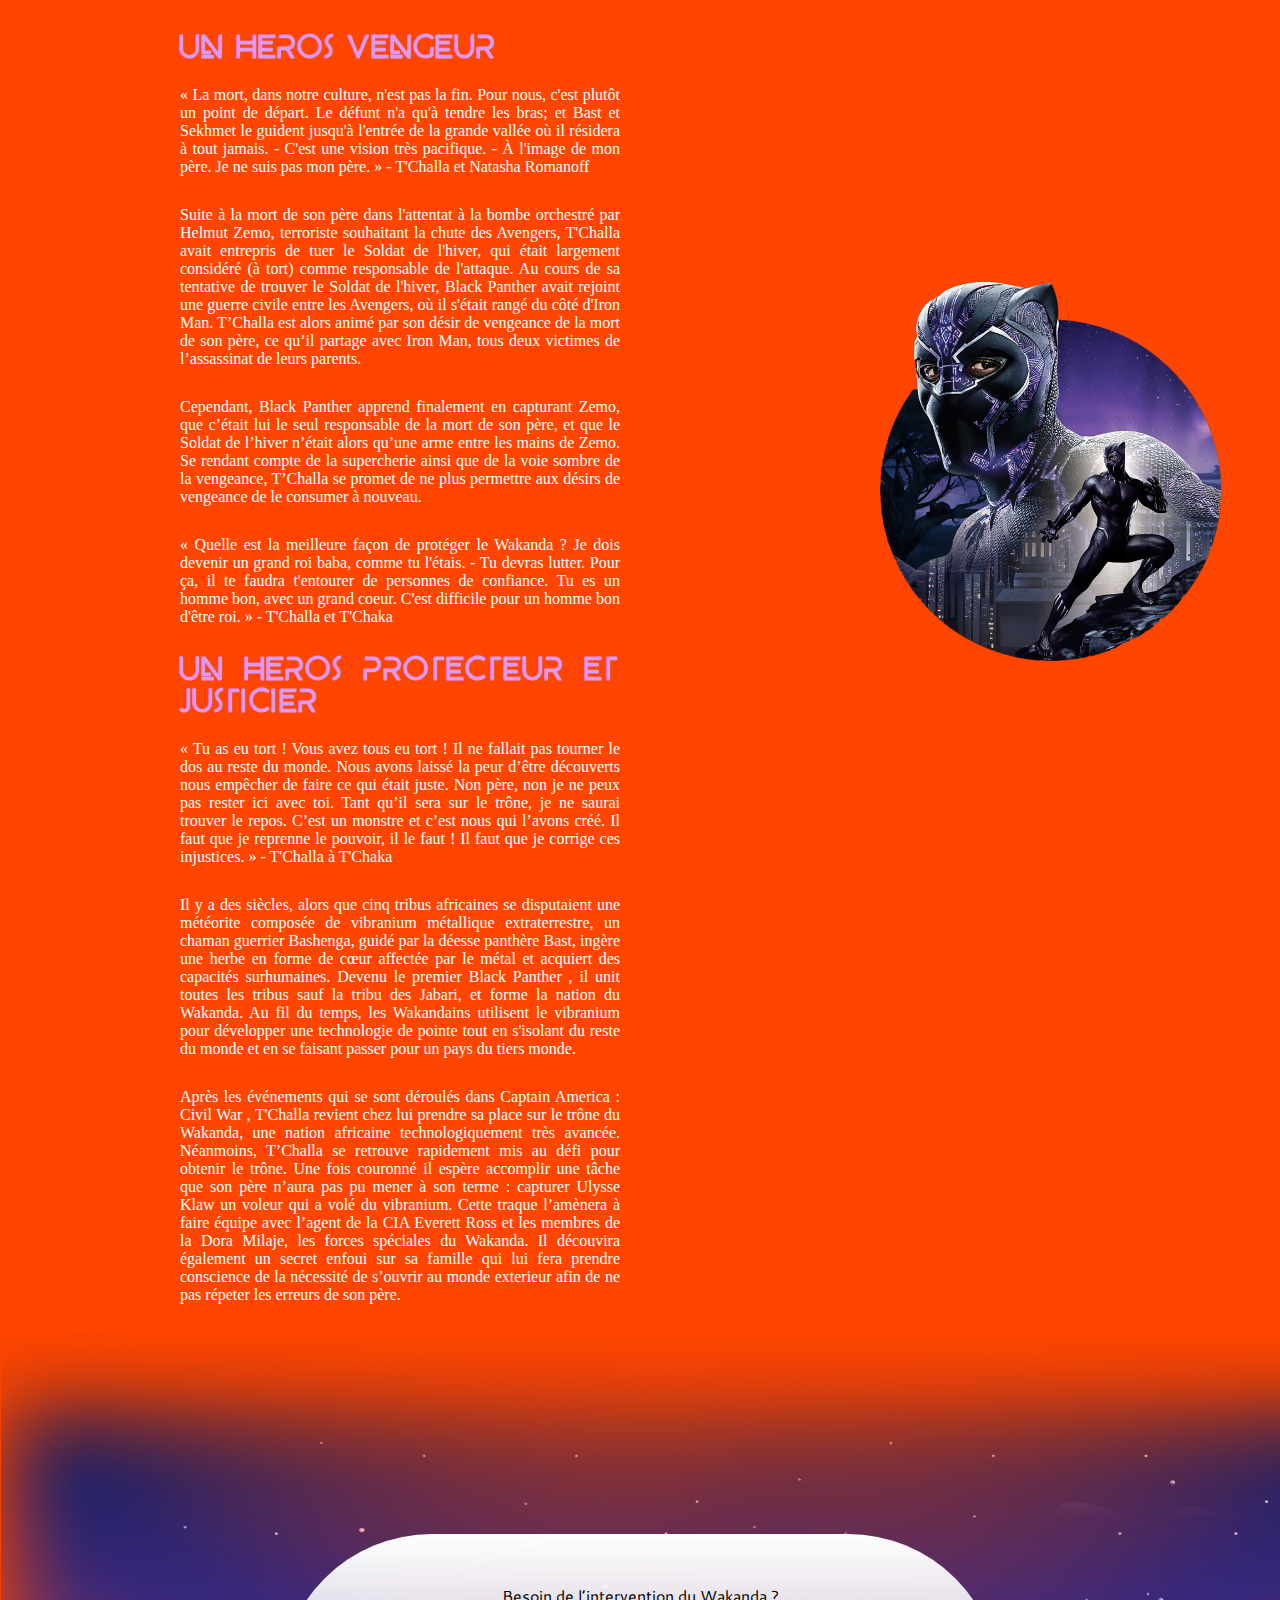
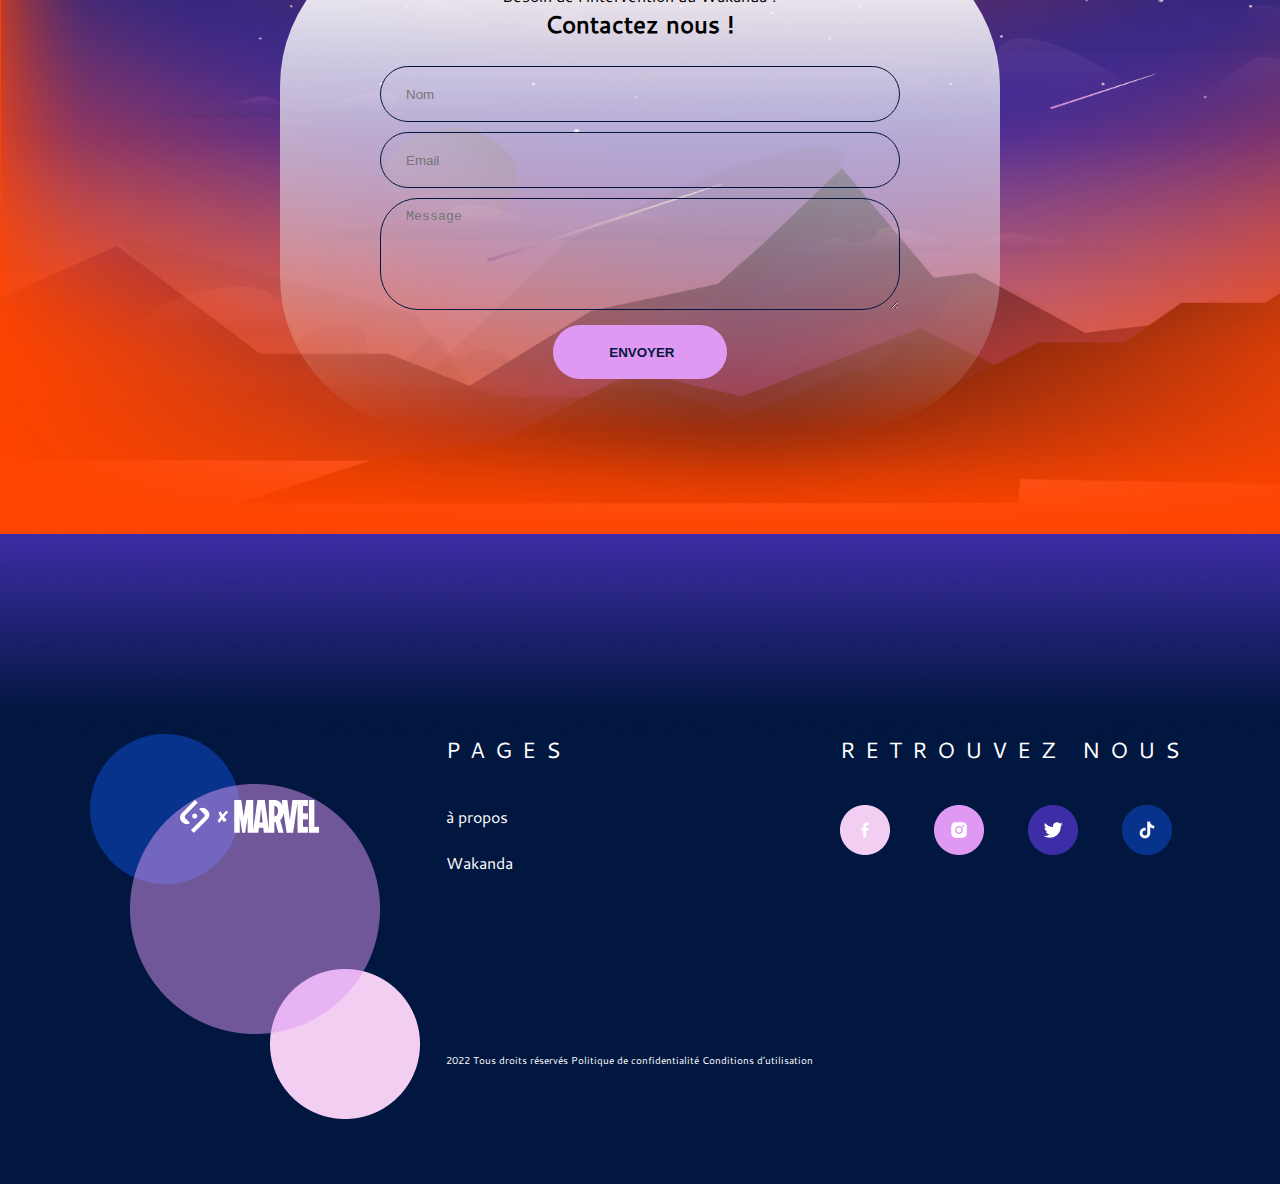
==== commit bfd04c82: "sayna-htmlcss-blackpanther" ====
--- a/index.html
+++ b/index.html
@@ -1,6 +1,5 @@
 <!DOCTYPE html>
 <html lang="en">
-
 <head>
     <meta charset="UTF-8">
     <meta name="viewport" content="width=device-width, initial-scale=1.0">
@@ -237,7 +236,38 @@
             </article>
          </section>
     </main>
-    <footer></footer>
+    <footer>
+        <article>
+            <div>
+                <div class="footer1">
+                    <img src="./assets/images/all-pages/footer1.png" alt="">
+                </div>
+                <div class="footer2">
+                    <img src="./assets/images/all-pages/footer2.png" alt="">
+                </div>
+            </div>
+            <div>
+                <p class="footer-title">PAGES</p>
+                <div class="footer-lien">
+                    <p>à propos</p>
+                    <br>
+                    <p>Wakanda</p>
+                </div>
+                <div class="copyright">
+                    <p>2022 Tous droits réservés Politique de confidentialité Conditions d’utilisation</p>
+                </div>
+            </div>
+            <div>
+                <p class="footer-title">RETROUVEZ NOUS </p>
+                <div class="footer-icon-reseau">
+                    <img src="./assets/images/all-pages/footer3.png" alt="">
+                    <img src="./assets/images/all-pages/footer4.png" alt="" class="footer-icon">
+                    <img src="./assets/images/all-pages/footer5.png" alt="" class="footer-icon">
+                    <img src="./assets/images/all-pages/footer6.png" alt="" class="footer-icon">
+                </div>
+            </div>
+        </article>
+    </footer>
 </body>
 
 </html>--- a/assets/css/styles.css
+++ b/assets/css/styles.css
@@ -1,425 +1,533 @@
 * {
-    margin: 0;
-    padding: 0;
-    box-sizing: border-box;
+  margin: 0;
+  padding: 0;
+  box-sizing: border-box;
 }
 
 /* Les différents polices */
 @font-face {
-    font-family: panthera;
-    src: url('../fonts/panthera.otf') format("opentype");
+  font-family: panthera;
+  src: url("../fonts/panthera.otf") format("opentype");
 }
 
 @font-face {
-    font-family: beyno;
-    src: url('../fonts/BEYNO.otf') format("opentype");
+  font-family: beyno;
+  src: url("../fonts/BEYNO.otf") format("opentype");
 }
 
 @font-face {
-    font-family: wakanda;
-    src: url('../fonts/WakandaForever-Regular.ttf') format("truetype");
+  font-family: wakanda;
+  src: url("../fonts/WakandaForever-Regular.ttf") format("truetype");
 }
 
 @font-face {
-    font-family: cantarell;
-    src: url('../fonts/Cantarell-Regular.ttf') format("truetype");
+  font-family: cantarell;
+  src: url("../fonts/Cantarell-Regular.ttf") format("truetype");
 }
 
 :root {
-    --white-color: #ffffff;
-    --dark-violet-color: #3d2da6;
-    --dark-blue-color: #07338c;
-    --dark-navy-blue-color: #021740;
-    --pale-pink-color: #f2cef2;
-    --lavender-color: #9e91b7;
-    --light-lavender-color: #df99f2;
-
-    --h1-font-size: 68px;
-    --h1-font-style: normal;
-
-    --h2-font-size: 32px;
-    --h2-font-style: normal;
-    
-    --h2-enigme-font-size: 43px;
-    --h2-enigme-font-style: normal;
-
-    --texte-enigme-font-size: 43px;
-    --texte-enigme-font-style: normal;
-
-    --texte-font-size: 16px;
-    --texte-font-style: normal;
-
-    --citation-font-size: 14px;
-    --citation-font-style: normal;
-
-    --footer-font-size: 10px;
-    --footer-font-style: normal;
+  --white-color: #ffffff;
+  --dark-violet-color: #3d2da6;
+  --dark-blue-color: #07338c;
+  --dark-navy-blue-color: #021740;
+  --pale-pink-color: #f2cef2;
+  --lavender-color: #9e91b7;
+  --light-lavender-color: #df99f2;
+
+  --h1-font-size: 68px;
+  --h1-font-style: normal;
+
+  --h2-font-size: 32px;
+  --h2-font-style: normal;
+
+  --h2-enigme-font-size: 43px;
+  --h2-enigme-font-style: normal;
+
+  --texte-enigme-font-size: 43px;
+  --texte-enigme-font-style: normal;
+
+  --texte-font-size: 16px;
+  --texte-font-style: normal;
+
+  --citation-font-size: 14px;
+  --citation-font-style: normal;
+
+  --footer-font-size: 10px;
+  --footer-font-style: normal;
 }
 
 body {
-    background-image: url('../images/all-pages/arrière_plan.png');
-    background-repeat: no-repeat;
-    background-size: cover;
-    height: 9000px;
+  background-image: url("../images/all-pages/arrière_plan.png");
+  background-repeat: no-repeat;
+  background-size: cover;
+  height: 3800px;
 }
 
 /* Section HEADER */
 .scroll {
-    position: fixed;
+  position: fixed;
 }
 
 .vertical-line {
-    position: absolute;
-    top: 0;
-    bottom: 0;
-    width: 2px;
-    background-color: var(--lavender-color);
+  position: absolute;
+  top: 0;
+  bottom: 0;
+  width: 2px;
+  background-color: var(--lavender-color);
 }
 
 .vertical-line.left {
-    left: 20px;
-    height: 7.3cm;
+  left: 20px;
+  height: 7.3cm;
 }
 
 .vertical-line.right {
-    left: 40px;
-    height: 4cm;
+  left: 40px;
+  height: 4cm;
 }
 
 .icon-facebook {
-    position: absolute;
-    top: 10rem;
-    left: 30px;
+  position: absolute;
+  top: 10rem;
+  left: 30px;
 }
 
 .icon-instagram {
-    position: absolute;
-    top: 12rem;
-    left: 30px;
+  position: absolute;
+  top: 12rem;
+  left: 30px;
 }
 
 .icon-twitter {
-    position: absolute;
-    top: 14rem;
-    left: 30px;
+  position: absolute;
+  top: 14rem;
+  left: 30px;
 }
 
 .icon-tiktok {
-    position: absolute;
-    top: 16rem;
-    left: 30px;
+  position: absolute;
+  top: 16rem;
+  left: 30px;
 }
 
 .icon-facebook:hover,
 .icon-instagram:hover,
 .icon-twitter:hover,
 .icon-tiktok:hover {
-    background-color: var(--white-color);
+  background-color: var(--white-color);
 }
 
 .container {
-    margin: 0 auto;
+  margin: 0 auto;
 }
 
 .navbar {
+  display: flex;
+  align-items: center;
+  position: relative;
+}
+
+.navbar .logo img {
+  height: 20px;
+  margin-left: 60px;
+}
+
+.navbar ul {
+  list-style-type: none;
+  margin: 0;
+  padding: 0;
+  display: flex;
+  flex-grow: 1;
+  justify-content: flex-end;
+  font-family: beyno;
+}
+
+.navbar li {
+  margin: 0;
+}
+
+.navbar li a:hover {
+  color: var(--white-color);
+  text-decoration: underline;
+}
+
+.navbar li a.active {
+  color: var(--lavender-color);
+  text-decoration: underline;
+}
+
+/* Section BANNER */
+#banner .lien,
+#actors .lien {
+  color: var(--white-color);
+}
+
+.h1-banner {
+  font-family: panthera;
+  font-size: var(--h1-font-size);
+  color: var(--light-lavender-color);
+}
+
+.h2-banner,
+#actors .actor-title {
+  font-family: beyno;
+  font-size: var(--h2-font-size);
+  color: var(--light-lavender-color);
+}
+
+/* Styles pour les grands ordinateurs de bureau */
+@media only screen and (min-width: 1200px) {
+  body {
+    background-color: orangered;
+  }
+
+/* DEBUT PAGES ACCUEIL */
+
+  /*  Section HEADER */
+  .navbar li a {
+    display: block;
+    color: var(--white-color);
+    text-align: center;
+    padding: 14px 20px;
+    text-decoration: none;
+  }
+
+  /* Section BANNER */
+  #banner {
     display: flex;
-    align-items: center;
-    position: relative;
-}
-
-.navbar .logo img {
-    height: 20px;
-    margin-left: 60px;
-}
-
-.navbar ul {
-    list-style-type: none;
-    margin: 0;
-    padding: 0;
+    justify-content: space-between;
+    padding-top: 60px;
+  }
+
+  #banner .text-banner {
+    margin-top: 8rem;
+    margin-left: 8rem;
+  }
+
+  #banner .para-banner {
+    padding-top: 20px;
+    font-family: cantarell;
+    text-align: justify;
+    font-size: var(--texte-font-size);
+    color: var(--white-color);
+  }
+
+  #banner .pantherhome1 {
+    width: 660px;
+  }
+
+  /* Section ACTORS */
+  #actors .actor-content {
     display: flex;
-    flex-grow: 1;
-    justify-content: flex-end;
-    font-family: beyno;
-}
-
-.navbar li {
-    margin: 0;
-}
-
-.navbar li a:hover {
-    color: var(--white-color);
-    text-decoration: underline;
-}
-
-.navbar li a.active {
-    color: var(--lavender-color);
-    text-decoration: underline;
-}
-
-/* Section BANNER */
-#banner .lien, #actors .lien {
-    color: var(--white-color);
-}
-
-.h1-banner {
-    font-family: panthera;
-    font-size: var(--h1-font-size);
-    color: var(--light-lavender-color);
-}
-
-.h2-banner, #actors .actor-title {
+  }
+
+  #actors .actor-content-items {
+    display: flex;
+    text-align: justify;
+  }
+
+  #actors .actor-content-text {
+    margin-top: 20px;
+    padding: 4px 8px;
+    background-color: var(--dark-navy-blue-color);
+    color: var(--white-color);
+    width: 100%;
+    height: 86%;
+    font-family: cantarell;
+    text-align: justify;
+  }
+
+  #actors .pantherhome2 {
+    width: 200px;
+    margin-left: 100px;
+  }
+
+  #actors .pantherhome3 {
+    margin-top: 20px;
+    width: 170px;
+  }
+
+  #actors .pantherhome4 {
+    margin-top: 20px;
+    width: 125px;
+  }
+
+  /* Section HISTORY */
+
+  #history {
+    display: flex;
+    margin-left: 180px;
+    padding-top: 200px;
+  }
+
+  #history .history-content {
+    width: 40%;
+  }
+
+  #history .history-content-item {
+    text-align: justify;
+    color: var(--white-color);
+  }
+
+  #history .history-title {
     font-family: beyno;
     font-size: var(--h2-font-size);
     color: var(--light-lavender-color);
-}
-
-/* Styles pour les grands ordinateurs de bureau */
-@media only screen and (min-width: 1200px) {
-    body {
-        background-color: orangered;
-    }
-
-    /*  Section HEADER */
-    .navbar li a {
-        display: block;
-        color: var(--white-color);
-        text-align: center;
-        padding: 14px 20px;
-        text-decoration: none;
-    }
-
-    /* Section BANNER */
-    #banner {
-        display: flex;
-        justify-content: space-between;
-        padding-top: 60px;
-    }
-
-    #banner .text-banner {
-        margin-top: 8rem;
-        margin-left: 8rem;
-    }
-
-    #banner .para-banner {
-        padding-top: 20px;
-        font-family: cantarell;
-        text-align: justify;
-        font-size: var(--texte-font-size);
-        color: var(--white-color);
-    }
-
-    #banner .pantherhome1 {
-        width: 660px;
-    }
-
-     /* Section ACTORS */
-    #actors .actor-content{
-        display: flex;
-    }
-
-    #actors .actor-content-items{
-        display: flex;
-        text-align: justify;
-    }
-
-    #actors .actor-content-text{
-        margin-top: 20px;
-        padding: 4px 8px;
-        background-color: var(--dark-navy-blue-color);
-        color: var(--white-color);
-        width: 100%;
-        height: 86%;
-        font-family: cantarell;
-        text-align: justify;
-    }
-
-    #actors .pantherhome2{
-        width: 200px;
-        margin-left: 100px;
-    }
-
-    #actors .pantherhome3{
-        margin-top: 20px;
-        width: 170px;
-    }
-
-    #actors .pantherhome4{
-        margin-top: 20px;
-        width: 125px;
-    }
-
-    /* Section HISTORY */
-
-    #history{
-       display: flex;
-        margin-left: 180px;
-        padding-top: 200px;
-    }
-
-    
-    #history .history-content{
-        width: 40%;
-    }
-
-    #history .history-content-item{
-        text-align: justify;
-        color: var(--white-color);
-    }
-
-    #history .history-title{
-        font-family: beyno;
-        font-size: var( --h2-font-size);
-        color: var(--light-lavender-color);
-        padding-bottom: 20px;
-    }
-
-    #history .history-para{
-        padding-bottom: 30px;
-    }
-
-    #history .history-content-info{
-        background-color: var(--white-color);
-        width: 400px;
-        border-radius: 8px;
-    }
-
-    #history .history-content-info h3{
-        text-align: center;
-        padding-bottom: 35px;
-    }
-
-    #history h3{
-        padding-top: 150px;
-    }
-
-    #history .history-content-info .history-btn {
-        text-align: center;
-    }
-
-    #history .history-info{
-        padding-top: 35px;
-        padding-left: 70px;
-        padding-right: 70px;
-        padding-bottom: 70px;
-    }
-
-    #history .history-bold{
-        font-weight: bold;
-    }
-
-    #history .min{
-        font-size: 12px;
-    }
-
-    #history .pantherhome5{
-        width: 200px;
-        margin-left: 100px;
-    }
-
-      #history .history-content-img{
-        position: relative;
-        margin-left: 180px;
-        margin-bottom: 100px;
-        font-family: cantarell;
-     }
-
-     #history .history-content-info{
-        position: absolute;
-     }
-
-     #history .img-history{
-        position: absolute;
-        bottom: 1568px;
-     } 
-
-     #history .img-history {
-        z-index: 1;
-     }
-     
-     #history .btn-history-btn{
-        background-color: var(--dark-blue-color);
-        color: var(--white-color);
-        text-decoration: none;
-        padding: 8px;
-        border-radius: 4px;
-     }
-     #history .pantherhome6{
-      position: absolute;
-      top: 800px;
-     }
-
-     /* Section CONTACT */
-    #contact{
-        background-image: url('../images/accueil/Pantherhome7.png');
-        background-repeat: no-repeat;
-        background-size: cover;
-        height: 800px; 
-    }
-
-    #contact article{
-        display: flex;
-        justify-content: center; /* Centre horizontalement */
-        padding: 200px;
-    }
-
-    #contact .contact-text{
-        text-align: center;
-    }
-
-    #contact form{
-         padding: 50px 100px;
-         border-radius: 152px;
-         font-family: cantarell;
-         background: linear-gradient(to bottom, var(--white-color) 0%, rgba(255, 255, 255, 0) 100%);
-    }
-
-    #contact input[type="text"], #contact input[type="email"]{
-       width: 520px;
-       height: 56px;
-       border-radius: 38px;
-       background-color: transparent;
-       border: 1px solid var(--dark-navy-blue-color);
-       padding-left: 25px;
-    }
-
-    #contact textarea{
-        border-radius: 38px;
-        width: 520px;
-        height: 112px;
-        background-color: transparent;
-        border: 1px solid var(--dark-navy-blue-color);
-        padding-top: 10px;
-        padding-left: 25px;
-    }
-
-    #contact input[type="submit"]{
-        width: 174px;
-        height: 54px;
-        border-radius: 38px;
-        border: none;
-        cursor: pointer;
-        text-align: center;
-        background-color: var(--light-lavender-color);
-        color: var(--dark-navy-blue-color);
-        font-weight: bold;
-    }
-
-    #contact input[type="submit"]:hover{
-        box-shadow: 0px 0px 20px var(--dark-navy-blue-color);
-    }
-
-    #contact .btn-submit{
-        text-align: center;
-    }
-
-    #contact .contact-text{
-        padding-bottom: 25px;
-    }
-
-    #contact .contact-text-item{
-        padding-bottom: 10px;
-    }
-}
+    padding-bottom: 20px;
+  }
+
+  #history .history-para {
+    padding-bottom: 30px;
+  }
+
+  #history .history-content-info {
+    background-color: var(--white-color);
+    width: 400px;
+    border-radius: 8px;
+  }
+
+  #history .history-content-info h3 {
+    text-align: center;
+    padding-bottom: 35px;
+  }
+
+  #history h3 {
+    padding-top: 150px;
+  }
+
+  #history .history-content-info .history-btn {
+    text-align: center;
+  }
+
+  #history .history-info {
+    padding-top: 35px;
+    padding-left: 70px;
+    padding-right: 70px;
+    padding-bottom: 70px;
+  }
+
+  #history .history-bold {
+    font-weight: bold;
+  }
+
+  #history .min {
+    font-size: 12px;
+  }
+
+  #history .pantherhome5 {
+    width: 200px;
+    margin-left: 100px;
+  }
+
+  #history .history-content-img {
+    position: relative;
+    margin-left: 180px;
+    margin-bottom: 100px;
+    font-family: cantarell;
+  }
+
+  #history .history-content-info {
+    position: absolute;
+  }
+
+  #history .img-history {
+    position: absolute;
+    bottom: 1568px;
+    z-index: 1;
+  }
+
+  #history .btn-history-btn {
+    background-color: var(--dark-blue-color);
+    color: var(--white-color);
+    text-decoration: none;
+    padding: 8px;
+    border-radius: 4px;
+  }
+  #history .pantherhome6 {
+    position: absolute;
+    top: 800px;
+  }
+
+  /* Section CONTACT */
+  #contact {
+    background-image: url("../images/accueil/Pantherhome7.png");
+    background-repeat: no-repeat;
+    background-size: cover;
+    height: 800px;
+  }
+
+  #contact article {
+    display: flex;
+    justify-content: center; /* Centre horizontalement */
+    padding: 200px;
+  }
+
+  #contact .contact-text {
+    text-align: center;
+  }
+
+  #contact form {
+    padding: 50px 100px;
+    border-radius: 152px;
+    font-family: cantarell;
+    background: linear-gradient(
+      to bottom,
+      var(--white-color) 0%,
+      rgba(255, 255, 255, 0) 100%
+    );
+  }
+
+  #contact input[type="text"],
+  #contact input[type="email"] {
+    width: 520px;
+    height: 56px;
+    border-radius: 38px;
+    background-color: transparent;
+    border: 1px solid var(--dark-navy-blue-color);
+    padding-left: 25px;
+  }
+
+  #contact textarea {
+    border-radius: 38px;
+    width: 520px;
+    height: 112px;
+    background-color: transparent;
+    border: 1px solid var(--dark-navy-blue-color);
+    padding-top: 10px;
+    padding-left: 25px;
+  }
+
+  #contact input[type="submit"] {
+    width: 174px;
+    height: 54px;
+    border-radius: 38px;
+    border: none;
+    cursor: pointer;
+    text-align: center;
+    background-color: var(--light-lavender-color);
+    color: var(--dark-navy-blue-color);
+    font-weight: bold;
+  }
+
+  #contact input[type="submit"]:hover {
+    box-shadow: 0px 0px 20px var(--dark-navy-blue-color);
+  }
+
+  #contact .btn-submit {
+    text-align: center;
+  }
+
+  #contact .contact-text {
+    padding-bottom: 25px;
+  }
+
+  #contact .contact-text-item {
+    padding-bottom: 10px;
+  }
+
+  /* Section FOOTER */
+
+  footer{
+    background-image: url('../images/all-pages/back_footer.png');
+    background-repeat: no-repeat;
+    background-size: cover;
+    height: 650px;
+   color: var(--white-color);
+   font-family: cantarell;
+  }
+
+  footer article{
+    display: flex;
+    justify-content: space-between;
+    margin: 0 auto;
+    width: 86%;
+    padding-top: 200px;
+  }
+
+  footer .footer-title{
+    font-size: 22px;
+    letter-spacing: 10px;
+  }
+
+  footer .footer-lien,  footer .footer-icon-reseau{
+    padding-top: 40px;
+  }
+
+  footer .footer-icon{
+    padding-left: 40px;
+  }
+  
+  footer .copyright{
+    padding-top: 180px;
+    font-size: var(--footer-font-size);
+  }
+
+  footer .fouter1{
+    position: relative;
+  }
+
+  footer .footer2{
+    position: absolute;
+    top: 4000px;
+    left: 180px;
+    z-index: 1;
+  }
+
+  /* FIN PAGES ACCUEIL */
+
+  /* DEBUT PAGES WAKANDA */
+
+  /* Section WAKANDA BANNER */
+   #wakanda-banner {
+    background-image: url('../images/wakanda/Pantherwakanda1.png');
+    background-position: bottom;
+    background-repeat: no-repeat;
+    background-size: cover;
+    height: 800px;
+  }
+
+  #wakanda-banner article{
+    padding-top: 18rem;
+    padding-left: 4rem;
+    text-align: justify;
+    width: 60%;
+  }
+
+  #wakanda-banner h2{
+    font-family: beyno;
+    font-size: var(--h1-font-size);
+    color: var(--light-lavender-color);
+  }
+
+  #wakanda-banner h3{
+    font-family: wakanda;
+    font-size: var(--h2-font-size);
+    color: var(--light-lavender-color);
+    padding-top: 15px;
+  }
+
+  #wakanda-banner p{
+    padding-top: 20px;
+    font-family: cantarell;
+    font-size: 16px;
+    color: var(--white-color);
+    width: 80%;
+  }
+
+   /* Section WAKANDA ABOUT */
+   #wakanda-about{
+    background-image: url('../images/wakanda/Pantherwakanda2.png');
+    background-repeat: no-repeat;
+    background-size: cover;
+    height: 800px;
+   }
+}
+
+
+
+
+
+
 
 
 
@@ -479,261 +587,383 @@
 
 /* Styles pour les tablettes et petits ordinateurs portables */
 @media only screen and (min-width: 600px) and (max-width: 1200px) {
-    body {
-        background-color: darkorange;
-    }
-
-    /*  Section HEADER */
-    .navbar li a {
-        display: block;
-        color: var(--white-color);
-        text-align: center;
-        padding: 14px 20px;
-        text-decoration: none;
-    }
-
-    /* Section BANNER */
-    #banner {
-        display: flex;
-        justify-content: space-between;
-        margin-top: 30px;
-    }
-
-    #banner .text-banner {
-        margin-top: 6rem;
-        margin-left: 6rem;
-    }
-
-    #banner .h1-banner{
-        font-size: 60px;
-    }
-
-    #banner .para-banner {
-        padding-top: 20px;
-        font-family: cantarell;
-        text-align: justify;
-        font-size: 16px;
-        color: var(--white-color);
-    }
-
-    #banner .pantherhome1 {
-        width: 600px;
-    }
-
-     /* Section ACTORS */
-    #actors .actor-content{
-        display: flex;
-    }
-
-    #actors .actor-content-items{
-        display: flex;
-        text-align: justify;
-    }
-
-    #actors .actor-title{
-        padding-bottom: 3px;
-    }
-
-    #actors .actor-content-text{
-        margin-top: 20px;
-        padding: 4px 8px;
-        background-color: var(--dark-navy-blue-color);
-        color: var(--white-color);
-        width: 100%;
-        height: 84%;
-        font-family: cantarell;
-        text-align: justify;
-        font-size: 14px;
-    }
-
-    #actors .pantherhome2{
-        width: 200px;
-        margin-left: 100px;
-    }
-
-    #actors .pantherhome3{
-        margin-top: 20px;
-        width: 170px;
-    }
-
-    #actors .pantherhome4{
-        margin-top: 20px;
-        width: 125px;
-    }
-
-    /* Section HISTORY */
+  body {
+    background-color: darkorange;
+  }
+/* DEBUT PAGES ACCUEIL */
+
+  /*  Section HEADER */
+  .navbar li a {
+    display: block;
+    color: var(--white-color);
+    text-align: center;
+    padding: 14px 20px;
+    text-decoration: none;
+  }
+
+  /* Section BANNER */
+  #banner {
+    display: flex;
+    justify-content: space-between;
+    margin-top: 30px;
+  }
+
+  #banner .text-banner {
+    margin-top: 6rem;
+    margin-left: 6rem;
+  }
+
+  #banner .h1-banner {
+    font-size: 60px;
+  }
+
+  #banner .para-banner {
+    padding-top: 20px;
+    font-family: cantarell;
+    text-align: justify;
+    font-size: 16px;
+    color: var(--white-color);
+  }
+
+  #banner .pantherhome1 {
+    width: 600px;
+  }
+
+  /* Section ACTORS */
+  #actors .actor-content {
+    display: flex;
+  }
+
+  #actors .actor-content-items {
+    display: flex;
+    text-align: justify;
+  }
+
+  #actors .actor-title {
+    padding-bottom: 3px;
+  }
+
+  #actors .actor-content-text {
+    margin-top: 20px;
+    padding: 4px 8px;
+    background-color: var(--dark-navy-blue-color);
+    color: var(--white-color);
+    width: 100%;
+    height: 84%;
+    font-family: cantarell;
+    text-align: justify;
+    font-size: 14px;
+  }
+
+  #actors .pantherhome2 {
+    width: 200px;
+    margin-left: 100px;
+  }
+
+  #actors .pantherhome3 {
+    margin-top: 20px;
+    width: 170px;
+  }
+
+  #actors .pantherhome4 {
+    margin-top: 20px;
+    width: 125px;
+  }
+
+  /* Section HISTORY */
+
+  #history {
+    display: flex;
+    margin-left: 90px;
+    padding-top: 250px;
+  }
+
+  #history .history-content {
+    width: 40%;
+  }
+
+  #history .history-content-item {
+    text-align: justify;
+    color: var(--white-color);
+  }
+
+  #history .history-title {
+    font-family: beyno;
+    font-size: var(--h2-font-size);
+    color: var(--light-lavender-color);
+    padding-bottom: 20px;
+  }
+
+  #history .history-para {
+    padding-bottom: 30px;
+  }
+
+  #history .history-content-info {
+    background-color: var(--white-color);
+    width: 400px;
+    border-radius: 8px;
+  }
+
+  #history .history-content-info h3 {
+    text-align: center;
+    padding-bottom: 35px;
+  }
+
+  #history h3 {
+    padding-top: 150px;
+  }
+
+  #history .history-content-info .history-btn {
+    text-align: center;
+  }
+
+  #history .history-info {
+    padding-top: 35px;
+    padding-left: 70px;
+    padding-right: 70px;
+    padding-bottom: 70px;
+  }
+
+  #history .history-bold {
+    font-weight: bold;
+  }
+
+  #history .min {
+    font-size: 12px;
+  }
+
+  #history .pantherhome5 {
+    width: 200px;
+    margin-left: 100px;
+  }
+
+  #history .history-content-img {
+    position: relative;
+    margin-left: 180px;
+    margin-bottom: 100px;
+    font-family: cantarell;
+  }
+
+  #history .history-content-info {
+    position: absolute;
+  }
+
+  #history .img-history {
+    position: absolute;
+    bottom: 1700px;
+    z-index: 1;
+  }
+
+  #history .btn-history-btn {
+    background-color: var(--dark-blue-color);
+    color: var(--white-color);
+    text-decoration: none;
+    padding: 8px;
+    border-radius: 4px;
+  }
+
+  #history .pantherhome6 {
+    position: absolute;
+    top: 800px;
+  }
+
+  /* Section CONTACT */
+
+  #contact {
+    background-image: url("../images/accueil/Pantherhome7.png");
+    background-repeat: no-repeat;
+    background-size: cover;
+    height: 800px;
+  }
+
+  #contact article {
+    display: flex;
+    justify-content: center; /* Centre horizontalement */
+    padding: 200px;
+  }
+
+  #contact .contact-text {
+    text-align: center;
+  }
+
+  #contact form {
+    padding: 50px 100px;
+    border-radius: 152px;
+    font-family: cantarell;
+    background: linear-gradient(
+      to bottom,
+      var(--white-color) 0%,
+      rgba(255, 255, 255, 0) 100%
+    );
+  }
+
+  #contact input[type="text"],
+  #contact input[type="email"] {
+    width: 520px;
+    height: 56px;
+    border-radius: 38px;
+    background-color: transparent;
+    border: 1px solid var(--dark-navy-blue-color);
+    padding-left: 25px;
+  }
+
+  #contact textarea {
+    border-radius: 38px;
+    width: 520px;
+    height: 112px;
+    background-color: transparent;
+    border: 1px solid var(--dark-navy-blue-color);
+    padding-top: 10px;
+    padding-left: 25px;
+  }
+
+  #contact input[type="submit"] {
+    width: 174px;
+    height: 54px;
+    border-radius: 38px;
+    border: none;
+    cursor: pointer;
+    text-align: center;
+    background-color: var(--light-lavender-color);
+    color: var(--dark-navy-blue-color);
+    font-weight: bold;
+  }
+
+  #contact input[type="submit"]:hover {
+    box-shadow: 0px 0px 20px var(--dark-navy-blue-color);
+  }
+
+  #contact .btn-submit {
+    text-align: center;
+  }
+
+  #contact .contact-text {
+    padding-bottom: 25px;
+  }
+
+  #contact .contact-text-item {
+    padding-bottom: 10px;
+  }
+
+  /* Section FOOTER */
+  footer{
+    background-image: url('../images/all-pages/back_footer.png');
+    background-repeat: no-repeat;
+    background-size: cover;
+    height: 650px;
+   color: var(--white-color);
+   font-family: cantarell;
+  }
+
+  footer article{
+    display: flex;
+    justify-content: space-around;
+    margin: 0 auto;
+    /* width: 99%; */
+    padding-top: 200px;
+  }
+
+  footer .footer-title{
+    font-size: 22px;
+    letter-spacing: 10px;
+  }
+
+  footer .footer-lien,  footer .footer-icon-reseau{
+    padding-top: 40px;
+  }
+
+  footer .footer-icon{
+    padding-left: 40px;
+  }
   
-    #history{
-        display: flex;
-         margin-left: 90px;
-         padding-top: 250px;
-     }
- 
-     
-     #history .history-content{
-         width: 40%;
-     }
- 
-     #history .history-content-item{
-         text-align: justify;
-         color: var(--white-color);
-     }
- 
-     #history .history-title{
-         font-family: beyno;
-         font-size: var( --h2-font-size);
-         color: var(--light-lavender-color);
-         padding-bottom: 20px;
-     }
- 
-     #history .history-para{
-         padding-bottom: 30px;
-     }
- 
-     #history .history-content-info{
-         background-color: var(--white-color);
-         width: 400px;
-         border-radius: 8px;
-     }
- 
-     #history .history-content-info h3{
-         text-align: center;
-         padding-bottom: 35px;
-     }
- 
-     #history h3{
-         padding-top: 150px;
-     }
- 
-     #history .history-content-info .history-btn {
-         text-align: center;
-     }
- 
-     #history .history-info{
-         padding-top: 35px;
-         padding-left: 70px;
-         padding-right: 70px;
-         padding-bottom: 70px;
-     }
- 
-     #history .history-bold{
-         font-weight: bold;
-     }
- 
-     #history .min{
-         font-size: 12px;
-     }
- 
-     #history .pantherhome5{
-         width: 200px;
-         margin-left: 100px;
-     }
- 
-       #history .history-content-img{
-         position: relative;
-         margin-left: 180px;
-         margin-bottom: 100px;
-         font-family: cantarell;
-      }
- 
-      #history .history-content-info{
-         position: absolute;
-      }
- 
-      #history .img-history{
-         position: absolute;
-         bottom: 1700px;
-      } 
- 
-      #history .img-history {
-         z-index: 1;
-      }
-      
-      #history .btn-history-btn{
-         background-color: var(--dark-blue-color);
-         color: var(--white-color);
-         text-decoration: none;
-         padding: 8px;
-         border-radius: 4px;
-      }
-      #history .pantherhome6{
-       position: absolute;
-       top: 800px;
-      }
-
-      /* Section CONTACT */
-
-      #contact{
-        background-image: url('../images/accueil/Pantherhome7.png');
-        background-repeat: no-repeat;
-        background-size: cover;
-        height: 800px; 
-    }
-
-    #contact article{
-        display: flex;
-        justify-content: center; /* Centre horizontalement */
-        padding: 200px;
-    }
-
-    #contact .contact-text{
-        text-align: center;
-    }
-
-    #contact form{
-         padding: 50px 100px;
-         border-radius: 152px;
-         font-family: cantarell;
-         background: linear-gradient(to bottom, var(--white-color) 0%, rgba(255, 255, 255, 0) 100%);
-    }
-
-    #contact input[type="text"], #contact input[type="email"]{
-       width: 520px;
-       height: 56px;
-       border-radius: 38px;
-       background-color: transparent;
-       border: 1px solid var(--dark-navy-blue-color);
-       padding-left: 25px;
-    }
-
-    #contact textarea{
-        border-radius: 38px;
-        width: 520px;
-        height: 112px;
-        background-color: transparent;
-        border: 1px solid var(--dark-navy-blue-color);
-        padding-top: 10px;
-        padding-left: 25px;
-    }
-
-    #contact input[type="submit"]{
-        width: 174px;
-        height: 54px;
-        border-radius: 38px;
-        border: none;
-        cursor: pointer;
-        text-align: center;
-        background-color: var(--light-lavender-color);
-        color: var(--dark-navy-blue-color);
-        font-weight: bold;
-    }
-
-    #contact input[type="submit"]:hover{
-        box-shadow: 0px 0px 20px var(--dark-navy-blue-color);
-    }
-
-    #contact .btn-submit{
-        text-align: center;
-    }
-
-    #contact .contact-text{
-        padding-bottom: 25px;
-    }
-
-    #contact .contact-text-item{
-        padding-bottom: 10px;
-    }
-}
+  footer .copyright{
+    padding-top: 180px;
+    font-size: var(--footer-font-size);
+  }
+
+  footer .fouter1{
+    position: relative;
+  }
+
+  footer .footer2{
+    position: absolute;
+    top: 4080px;
+    left: 100px;
+    z-index: 1;
+  }
+  /* FIN PAGES ACCUEIL */
+
+   /* DEBUT PAGES WAKANDA */
+
+  /* Section WAKANDA BANNER */
+  #wakanda-banner {
+    background-image: url(/assets/images/wakanda/Pantherwakanda1.png);
+    background-position: bottom;
+    background-repeat: no-repeat;
+    background-size: cover;
+    height: 800px;
+  }
+
+  #wakanda-banner article{
+    padding-top: 18rem;
+    padding-left: 4rem;
+    text-align: justify;
+    width: 68%;
+  }
+
+  #wakanda-banner h2{
+    font-family: beyno;
+    font-size: var(--h1-font-size);
+    color: var(--light-lavender-color);
+  }
+
+  #wakanda-banner h3{
+    font-family: wakanda;
+    font-size: var(--h2-font-size);
+    color: var(--light-lavender-color);
+    padding-top: 15px;
+  }
+
+  #wakanda-banner p{
+    padding-top: 20px;
+    font-family: cantarell;
+    font-size: 16px;
+    color: var(--white-color);
+    width: 80%;
+  }
+
+   /* Section WAKANDA ABOUT */
+}
+
+
+
+
+
+
+
+
+
+
+
+
+
+
+
+
+
+
+
+
+
+
+
+
+
+
+
+
+
+
 
 
 
@@ -782,181 +1012,184 @@
 
 /* Styles pour les petits appareils comme les téléphones portables */
 @media only screen and (max-width: 600px) {
-    body {
-        background-color: orange;
-    }
-   
-    /*  Section HEADER */
-    .navbar li a {
-        display: block;
-        color: var(--white-color);
-        text-align: center;
-        padding: 7px 10px;
-        text-decoration: none;
-    }
-
-    /* Section BANNER */
-    #banner .text-banner {
-        margin-top: 6rem;
-        margin-left: 6rem;
-    }
-
-    #banner .h1-banner{
-        font-size: 50px;
-    }
-
-
-    #banner .para-banner {
-        padding-top: 20px;
-        font-family: cantarell;
-        text-align: justify;
-        font-size: 16px;
-        color: var(--white-color);
-    }
-
-    #banner .pantherhome1 {
-        width: 400px;
-        margin-left: 100px;
-    }
-
-    /* Section ACTORS */
-    #actors .actor-content{
-       margin-left: 25%;
-    }
-
-    #actors .actor-content-text{
-        font-family: cantarell;
-        text-align: justify;
-        padding: 25px;
-        color: var(--white-color);
-        background-color: var(--dark-navy-blue-color);
-        font-size: 16px;
-    }
-    
-    /* Section HISTORY */
-    #history{
-        margin: 80px;
-     }
-
-     #history .history-content-item{
-        width: 100%;
-        margin-left: 50px;
-        margin-right: 50px;
-        text-align: justify;
-        color: var(--white-color);
-    }
-
-    #history .history-title{
-        font-family: beyno;
-        font-size: var( --h2-font-size);
-        color: var(--light-lavender-color);
-        padding-bottom: 20px;
-    }
-
-    #history .history-para{
-        padding-bottom: 30px;
-    }
-
-    #history .history-content-info{
-        background-color: var(--white-color);
-        width: 400px;
-        border-radius: 8px;
-    }
-    
-    
-    #history .history-content-info h3{
-        text-align: center;
-        padding-bottom: 35px;
-    }
-
-    #history h3{
-        padding-top: 150px;
-    }
-
-    #history .history-content-info .history-btn {
-        text-align: center;
-    }
-
-    #history .history-info{
-        padding-top: 35px;
-        padding-left: 70px;
-        padding-right: 70px;
-        padding-bottom: 70px;
-    }
-
-    #history .history-bold{
-        font-weight: bold;
-    }
-
-    #history .min{
-        font-size: 12px;
-    }
-
-    #history .pantherhome5{
-        width: 200px;
-        margin-left: 100px;
-    }
-
-    #history .history-content-img{
-        font-family: cantarell;
-     }
-
-
-     #history .img-history {
-        z-index: 1;
-        position: relative;
-        top: 150px;
-     }
-
-     #history .btn-history-btn{
-        background-color: var(--dark-blue-color);
-        color: var(--white-color);
-        text-decoration: none;
-        padding: 8px;
-        border-radius: 4px;
-     }
-
-     #history .pantherhome6{
-        position: absolute;
-        top: 5300px;
-     }
-
-     /* Section CONTACT */
-     #contact{
-        margin-top: 700px;
-        background-image: url('../images/accueil/Pantherhome7.png');
-        background-repeat: no-repeat;
-        background-size: cover;
-        height: 800px; 
-     }
-
-     #contact article{
-        display: flex;
-        justify-content: center;
-        padding: 200px;
-    }
-
-    #contact .contact-text{
-        text-align: center;
-    }
-
-    #contact form{
-        padding: 50px 100px;
-        border-radius: 52px;
-        font-family: cantarell;
-        background: linear-gradient(to bottom, var(--white-color) 0%, rgba(255, 255, 255, 0) 100%);
-   }
-
-   #contact input[type="text"], #contact input[type="email"]{
+  body {
+    background-color: #0a0c0f;
+  }
+/* DEBUT PAGES ACCUEIL */
+
+  /*  Section HEADER */
+  .navbar li a {
+    display: block;
+    color: var(--white-color);
+    text-align: center;
+    padding: 7px 10px;
+    text-decoration: none;
+  }
+
+  /* Section BANNER */
+  #banner .text-banner {
+    margin-top: 6rem;
+    margin-left: 6rem;
+  }
+
+  #banner .h1-banner {
+    font-size: 50px;
+  }
+
+  #banner .para-banner {
+    padding-top: 20px;
+    font-family: cantarell;
+    text-align: justify;
+    font-size: 16px;
+    color: var(--white-color);
+  }
+
+  #banner .pantherhome1 {
+    width: 400px;
+    margin-left: 100px;
+  }
+
+  /* Section ACTORS */
+  #actors .actor-content {
+    margin-left: 25%;
+  }
+
+  #actors .actor-content-text {
+    font-family: cantarell;
+    text-align: justify;
+    padding: 25px;
+    color: var(--white-color);
+    background-color: var(--dark-navy-blue-color);
+    font-size: 16px;
+  }
+
+  /* Section HISTORY */
+  #history {
+    margin: 80px;
+  }
+
+  #history .history-content-item {
+    width: 100%;
+    margin-left: 50px;
+    margin-right: 50px;
+    text-align: justify;
+    color: var(--white-color);
+  }
+
+  #history .history-title {
+    font-family: beyno;
+    font-size: var(--h2-font-size);
+    color: var(--light-lavender-color);
+    padding-bottom: 20px;
+  }
+
+  #history .history-para {
+    padding-bottom: 30px;
+  }
+
+  #history .history-content-info {
+    background-color: var(--white-color);
+    width: 400px;
+    border-radius: 8px;
+  }
+
+  #history .history-content-info h3 {
+    text-align: center;
+    padding-bottom: 35px;
+  }
+
+  #history h3 {
+    padding-top: 150px;
+  }
+
+  #history .history-content-info .history-btn {
+    text-align: center;
+  }
+
+  #history .history-info {
+    padding-top: 35px;
+    padding-left: 70px;
+    padding-right: 70px;
+    padding-bottom: 70px;
+  }
+
+  #history .history-bold {
+    font-weight: bold;
+  }
+
+  #history .min {
+    font-size: 12px;
+  }
+
+  #history .pantherhome5 {
+    width: 200px;
+    margin-left: 100px;
+  }
+
+  #history .history-content-img {
+    font-family: cantarell;
+  }
+
+  #history .img-history {
+    z-index: 1;
+    position: relative;
+    top: 150px;
+  }
+
+  #history .btn-history-btn {
+    background-color: var(--dark-blue-color);
+    color: var(--white-color);
+    text-decoration: none;
+    padding: 8px;
+    border-radius: 4px;
+  }
+
+  #history .pantherhome6 {
+    position: absolute;
+    top: 5300px;
+  }
+
+  /* Section CONTACT */
+  #contact {
+    margin-top: 700px;
+    background-image: url("../images/accueil/Pantherhome7.png");
+    background-repeat: no-repeat;
+    background-size: cover;
+    height: 800px;
+  }
+
+  #contact article {
+    display: flex;
+    justify-content: center;
+    padding: 200px;
+  }
+
+  #contact .contact-text {
+    text-align: center;
+  }
+
+  #contact form {
+    padding: 50px 100px;
+    border-radius: 52px;
+    font-family: cantarell;
+    background: linear-gradient(
+      to bottom,
+      var(--white-color) 0%,
+      rgba(255, 255, 255, 0) 100%
+    );
+  }
+
+  #contact input[type="text"],
+  #contact input[type="email"] {
     width: 150px;
     height: 56px;
     border-radius: 38px;
     background-color: transparent;
     border: 1px solid var(--dark-navy-blue-color);
     padding-left: 25px;
- }
-
- #contact textarea{
+  }
+
+  #contact textarea {
     border-radius: 38px;
     width: 150px;
     height: 112px;
@@ -964,9 +1197,9 @@
     border: 1px solid var(--dark-navy-blue-color);
     padding-top: 10px;
     padding-left: 25px;
-}
-
-#contact input[type="submit"]{
+  }
+
+  #contact input[type="submit"] {
     width: 104px;
     height: 54px;
     border-radius: 38px;
@@ -976,21 +1209,108 @@
     background-color: var(--light-lavender-color);
     color: var(--dark-navy-blue-color);
     font-weight: bold;
-}
-
-#contact input[type="submit"]:hover{
+  }
+
+  #contact input[type="submit"]:hover {
     box-shadow: 0px 0px 20px var(--dark-navy-blue-color);
-}
-
-#contact .btn-submit{
-    text-align: center;
-}
-
-#contact .contact-text{
+  }
+
+  #contact .btn-submit {
+    text-align: center;
+  }
+
+  #contact .contact-text {
     padding-bottom: 25px;
-}
-
-#contact .contact-text-item{
+  }
+
+  #contact .contact-text-item {
     padding-bottom: 10px;
-}
+  }
+
+  /* Section FOOTER */
+  footer{
+    background-image: url('../images/all-pages/back_footer.png');
+    background-repeat: no-repeat;
+    background-size: cover;
+    color: var(--white-color);
+    font-family: cantarell;
+}
+
+footer article{
+  padding-top: 200px;
+  padding-left: 100px;
+}
+
+footer .footer-title{
+  font-size: 22px;
+  letter-spacing: 10px;
+}
+
+footer .footer-lien,  footer .footer-icon-reseau{
+  padding-top: 40px;
+}
+
+footer .footer-icon{
+  padding-left: 40px;
+}
+
+footer .copyright{
+  padding-top: 90px;
+  padding-bottom: 90px;
+  font-size: var(--footer-font-size);
+}
+
+footer .fouter1{
+  position: relative;
+}
+
+footer .footer2{
+  position: absolute;
+  top: 7060px;
+  left: 180px;
+  z-index: 1;
+}
+
+/* FIN PAGES ACCUEIL */
+
+ /* DEBUT PAGES WAKANDA */
+
+  /* Section WAKANDA BANNER */
+  #wakanda-banner {
+    background-image: url(/assets/images/wakanda/Pantherwakanda1.png);
+    background-position: bottom;
+    background-repeat: no-repeat;
+    background-size: cover;
+    height: 800px;
+  }
+
+  #wakanda-banner article{
+    padding-top: 14rem;
+    padding-left: 2rem;
+    text-align: justify;
+    width: 90%;
+  }
+
+  #wakanda-banner h2{
+    font-family: beyno;
+    font-size: var(--h1-font-size);
+    color: var(--light-lavender-color);
+  }
+
+  #wakanda-banner h3{
+    font-family: wakanda;
+    font-size: var(--h2-font-size);
+    color: var(--light-lavender-color);
+    padding-top: 15px;
+  }
+
+  #wakanda-banner p{
+    padding-top: 20px;
+    font-family: cantarell;
+    font-size: 16px;
+    color: var(--white-color);
+    width: 80%;
+  }
+
+  /* Section WAKANDA ABOUT */
 }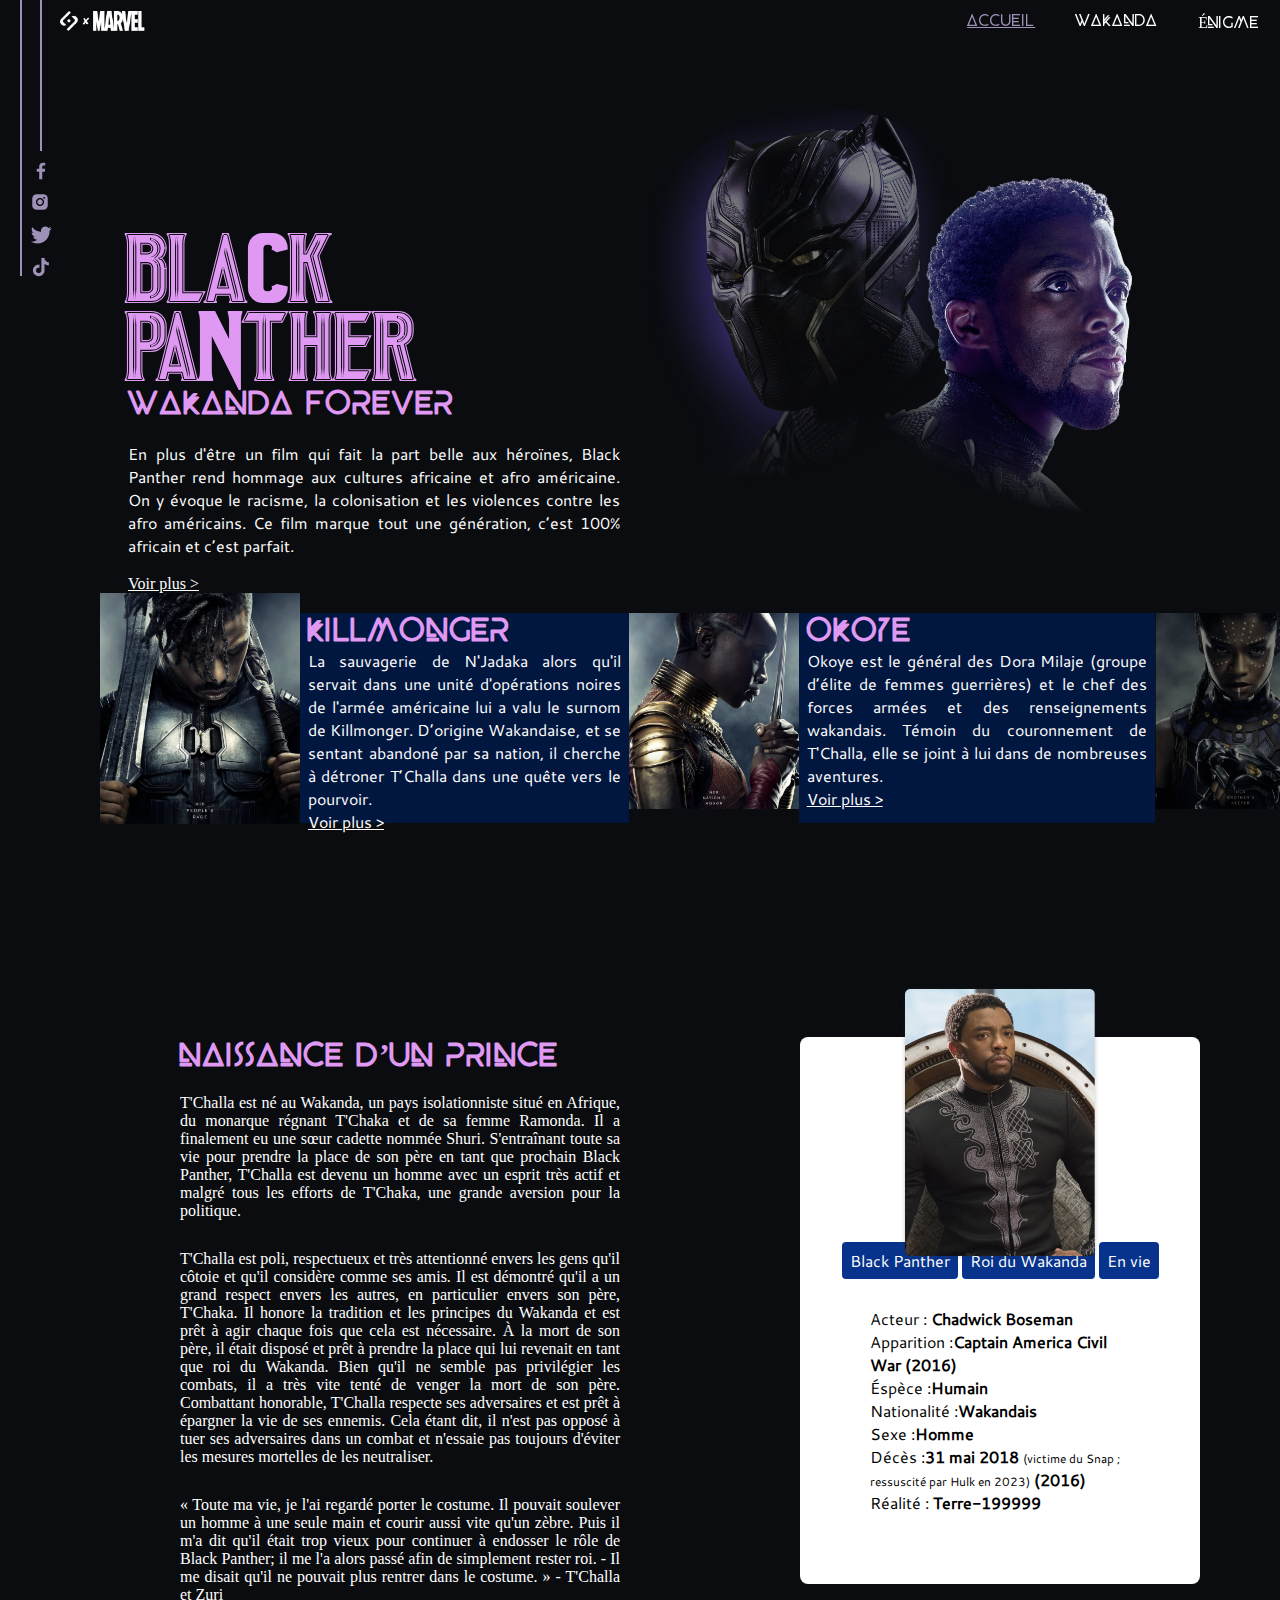
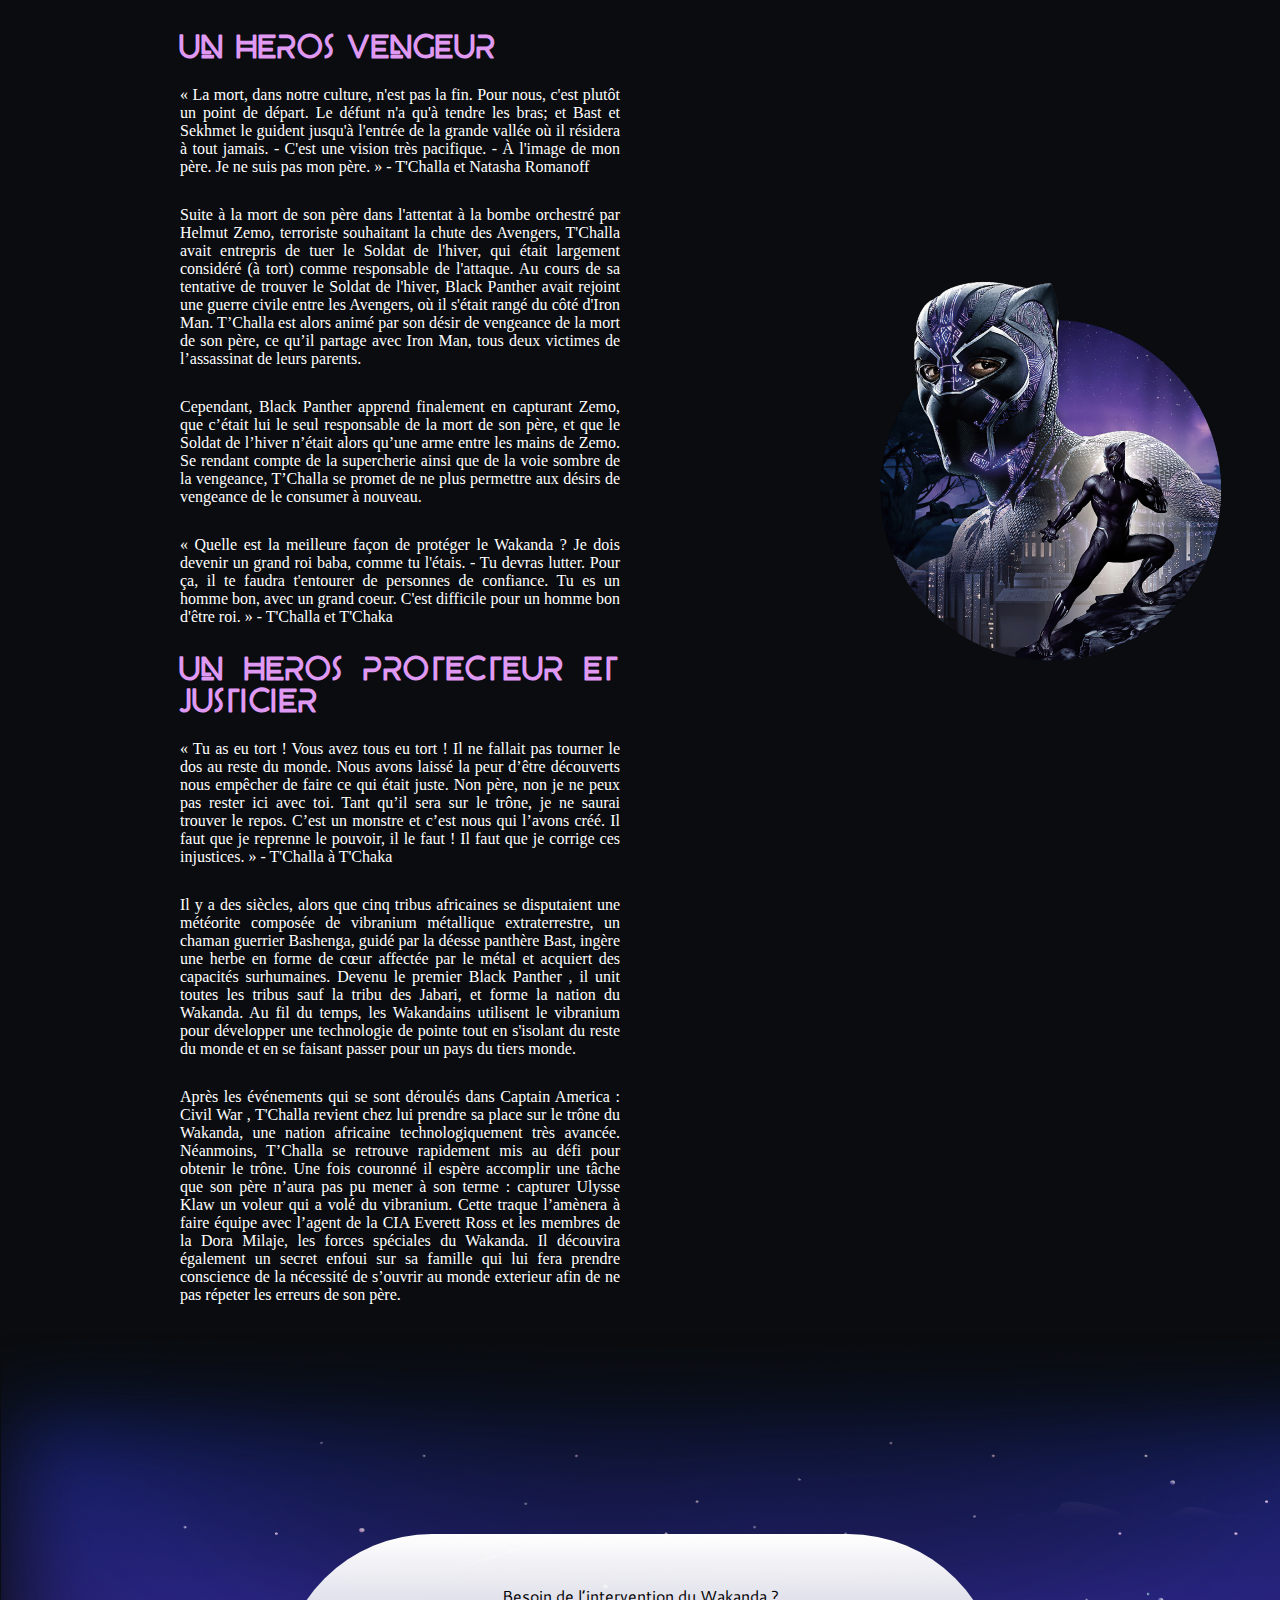
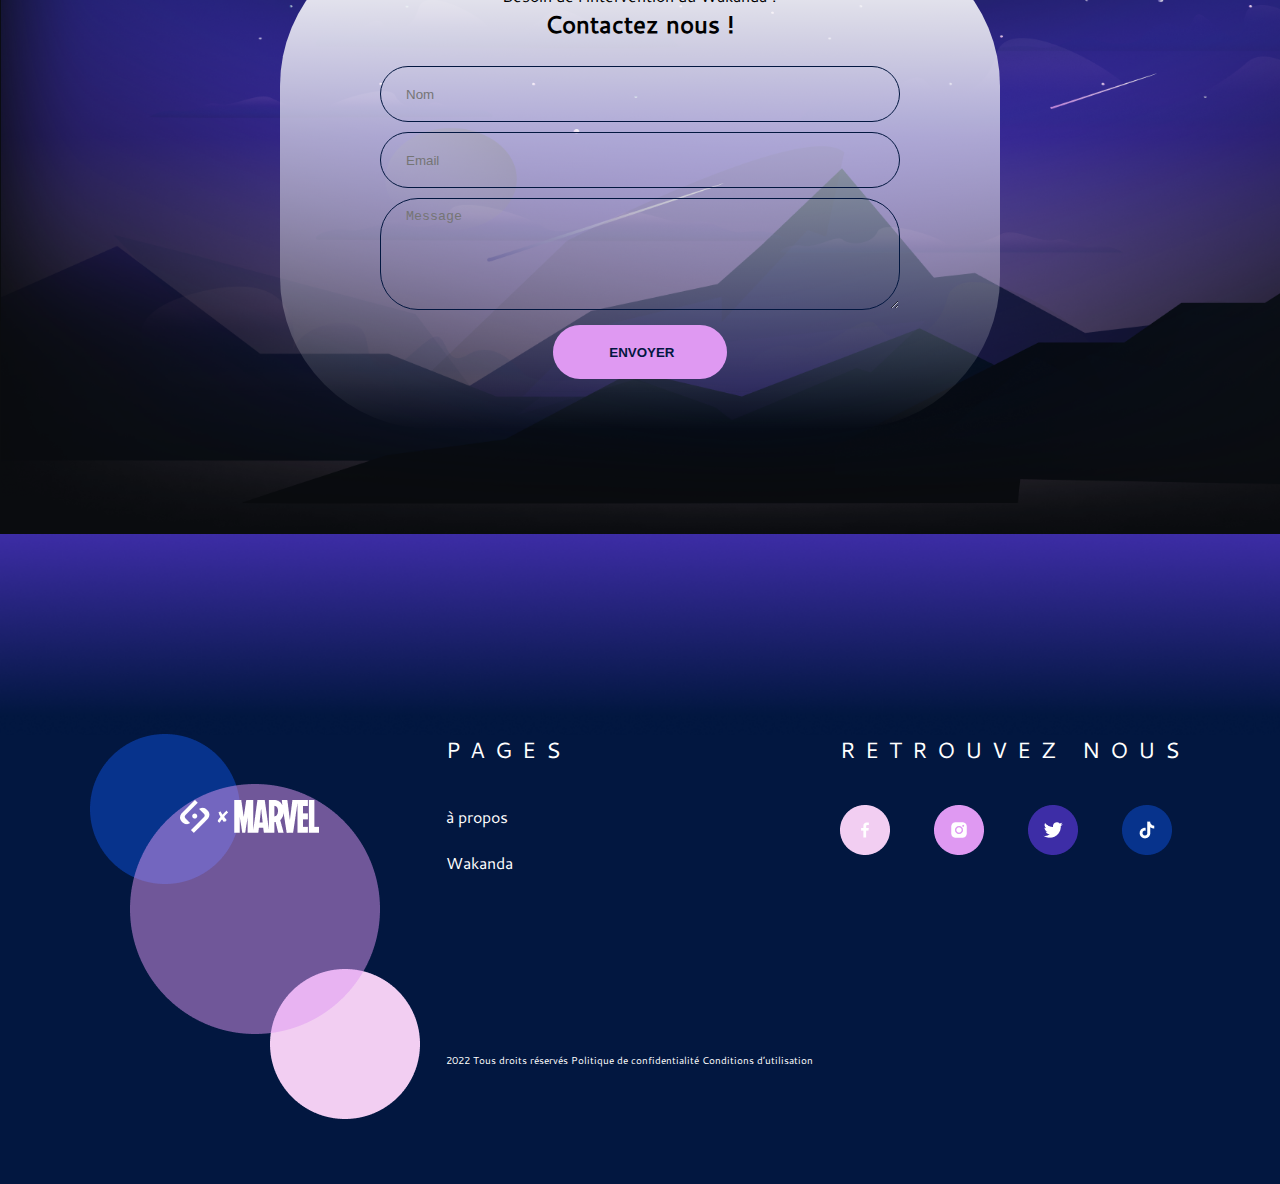
==== commit 13ef9193: "sayna-htmlcss-blackpanther" ====
--- a/index.html
+++ b/index.html
@@ -1,5 +1,6 @@
 <!DOCTYPE html>
 <html lang="en">
+
 <head>
     <meta charset="UTF-8">
     <meta name="viewport" content="width=device-width, initial-scale=1.0">
@@ -95,14 +96,16 @@
             <article class="history-content">
                 <div class="history-content-item">
                     <h2 class="history-title">Naissance d’un prince</h2>
-                    <p class="history-para">T'Challa est né au Wakanda, un pays isolationniste situé en Afrique, du monarque régnant T'Chaka
+                    <p class="history-para">T'Challa est né au Wakanda, un pays isolationniste situé en Afrique, du
+                        monarque régnant T'Chaka
                         et de sa femme
                         Ramonda. Il a finalement eu une sœur cadette nommée Shuri. S'entraînant toute sa vie pour
                         prendre la place de son père
                         en tant que prochain Black Panther, T'Challa est devenu un homme avec un esprit très actif et
                         malgré tous les efforts de
                         T'Chaka, une grande aversion pour la politique.</p>
-                    <p class="history-para">T'Challa est poli, respectueux et très attentionné envers les gens qu'il côtoie et qu'il
+                    <p class="history-para">T'Challa est poli, respectueux et très attentionné envers les gens qu'il
+                        côtoie et qu'il
                         considère comme ses amis. Il est
                         démontré qu'il a un grand respect envers les autres, en particulier envers son père, T'Chaka. Il
                         honore la tradition et les
@@ -115,7 +118,8 @@
                         de ses ennemis. Cela étant dit, il n'est pas opposé à tuer ses adversaires dans un combat et
                         n'essaie pas toujours d'éviter les
                         mesures mortelles de les neutraliser.</p>
-                    <p class="history-para">« Toute ma vie, je l'ai regardé porter le costume. Il pouvait soulever un homme à une seule main
+                    <p class="history-para">« Toute ma vie, je l'ai regardé porter le costume. Il pouvait soulever un
+                        homme à une seule main
                         et courir aussi vite
                         qu'un zèbre. Puis il m'a dit qu'il était trop vieux pour continuer à endosser le rôle de Black
                         Panther; il me l'a alors
@@ -125,7 +129,8 @@
                 </div>
                 <div class="history-content-item">
                     <h2 class="history-title">un heros vengeur</h2>
-                    <p class="history-para">« La mort, dans notre culture, n'est pas la fin. Pour nous, c'est plutôt un point de départ. Le
+                    <p class="history-para">« La mort, dans notre culture, n'est pas la fin. Pour nous, c'est plutôt un
+                        point de départ. Le
                         défunt n'a qu'à tendre les
                         bras; et Bast et Sekhmet le guident jusqu'à l'entrée de la grande vallée où il résidera à tout
                         jamais.
@@ -135,7 +140,8 @@
                         - À l'image de mon père. Je ne suis pas mon père. »
 
                         - T'Challa et Natasha Romanoff</p>
-                    <p class="history-para">Suite à la mort de son père dans l'attentat à la bombe orchestré par Helmut Zemo, terroriste
+                    <p class="history-para">Suite à la mort de son père dans l'attentat à la bombe orchestré par Helmut
+                        Zemo, terroriste
                         souhaitant la chute des
                         Avengers, T'Challa avait entrepris de tuer le Soldat de l'hiver, qui était largement considéré
                         (à tort) comme responsable de
@@ -144,7 +150,8 @@
                         Avengers, où il s'était rangé du côté d'Iron Man. T’Challa est alors animé par son désir de
                         vengeance de la mort de son père,
                         ce qu’il partage avec Iron Man, tous deux victimes de l’assassinat de leurs parents.</p>
-                    <p class="history-para">Cependant, Black Panther apprend finalement en capturant Zemo, que c’était lui le seul
+                    <p class="history-para">Cependant, Black Panther apprend finalement en capturant Zemo, que c’était
+                        lui le seul
                         responsable de la mort de son
                         père, et que le Soldat de l’hiver n’était alors qu’une arme entre les mains de Zemo. Se rendant
                         compte de la supercherie
@@ -164,23 +171,37 @@
                 </div>
                 <div class="history-content-item">
                     <h2 class="history-title">un heros PROTECTEUR ET JUSTICIER</h2>
-                    <p class="history-para">« Tu as eu tort ! Vous avez tous eu tort ! Il ne fallait pas tourner le dos au reste du monde. Nous avons laissé la peur 
-                        d’être découverts nous empêcher de faire ce qui était juste. Non père, non je ne peux pas rester ici avec toi. Tant qu’il 
-                        sera sur le trône, je ne saurai trouver le repos. C’est un monstre et c’est nous qui l’avons créé. Il faut que je reprenne 
+                    <p class="history-para">« Tu as eu tort ! Vous avez tous eu tort ! Il ne fallait pas tourner le dos
+                        au reste du monde. Nous avons laissé la peur
+                        d’être découverts nous empêcher de faire ce qui était juste. Non père, non je ne peux pas rester
+                        ici avec toi. Tant qu’il
+                        sera sur le trône, je ne saurai trouver le repos. C’est un monstre et c’est nous qui l’avons
+                        créé. Il faut que je reprenne
                         le pouvoir, il le faut ! Il faut que je corrige ces injustices. »
-                        
+
                         - T'Challa à T'Chaka</p>
-                    <p class="history-para">Il y a des siècles, alors que cinq tribus africaines se disputaient une météorite composée de vibranium métallique 
-                        extraterrestre, un chaman guerrier Bashenga, guidé par la déesse panthère Bast, ingère une herbe en forme de cœur 
-                        affectée par le métal et acquiert des capacités surhumaines. Devenu le premier Black Panther , il unit toutes les tribus sauf 
-                        la tribu des Jabari, et forme la nation du Wakanda. Au fil du temps, les Wakandains utilisent le vibranium pour développer 
-                        une technologie de pointe tout en s'isolant du reste du monde et en se faisant passer pour un pays du tiers monde.</p>
-                    <p class="history-para">Après les événements qui se sont déroulés dans Captain America : Civil War , T'Challa revient chez lui prendre sa place sur 
-                        le trône du Wakanda, une nation africaine technologiquement très avancée. Néanmoins, T’Challa se retrouve rapidement 
-                        mis au défi pour obtenir le trône. Une fois couronné il espère accomplir une tâche que son père n’aura pas pu mener à son 
-                        terme : capturer Ulysse Klaw un voleur qui a volé du vibranium. Cette traque l’amènera à faire équipe avec l’agent de la CIA 
-                        Everett Ross et les membres de la Dora Milaje, les forces spéciales du Wakanda. Il découvira également un secret enfoui 
-                        sur sa famille qui lui fera prendre conscience de la nécessité de s’ouvrir au monde exterieur afin de ne pas répeter les 
+                    <p class="history-para">Il y a des siècles, alors que cinq tribus africaines se disputaient une
+                        météorite composée de vibranium métallique
+                        extraterrestre, un chaman guerrier Bashenga, guidé par la déesse panthère Bast, ingère une herbe
+                        en forme de cœur
+                        affectée par le métal et acquiert des capacités surhumaines. Devenu le premier Black Panther ,
+                        il unit toutes les tribus sauf
+                        la tribu des Jabari, et forme la nation du Wakanda. Au fil du temps, les Wakandains utilisent le
+                        vibranium pour développer
+                        une technologie de pointe tout en s'isolant du reste du monde et en se faisant passer pour un
+                        pays du tiers monde.</p>
+                    <p class="history-para">Après les événements qui se sont déroulés dans Captain America : Civil War ,
+                        T'Challa revient chez lui prendre sa place sur
+                        le trône du Wakanda, une nation africaine technologiquement très avancée. Néanmoins, T’Challa se
+                        retrouve rapidement
+                        mis au défi pour obtenir le trône. Une fois couronné il espère accomplir une tâche que son père
+                        n’aura pas pu mener à son
+                        terme : capturer Ulysse Klaw un voleur qui a volé du vibranium. Cette traque l’amènera à faire
+                        équipe avec l’agent de la CIA
+                        Everett Ross et les membres de la Dora Milaje, les forces spéciales du Wakanda. Il découvira
+                        également un secret enfoui
+                        sur sa famille qui lui fera prendre conscience de la nécessité de s’ouvrir au monde exterieur
+                        afin de ne pas répeter les
                         erreurs de son père.</p>
                 </div>
             </article>
@@ -201,8 +222,9 @@
                         <p>Éspèce :<span class="history-bold">Humain</span></p>
                         <p>Nationalité :<span class="history-bold">Wakandais</span></p>
                         <p>Sexe :<span class="history-bold">Homme</span></p>
-                        <p>Décès :<span class="history-bold">31 mai 2018</span> <span class="min">(victime du Snap ; ressuscité par Hulk 
-                            en 2023)</span> <span class="history-bold">(2016)</span></p>
+                        <p>Décès :<span class="history-bold">31 mai 2018</span> <span class="min">(victime du Snap ;
+                                ressuscité par Hulk
+                                en 2023)</span> <span class="history-bold">(2016)</span></p>
                         <p>Réalité : <span class="history-bold"> Terre-199999</span></p>
                     </div>
                 </div>
@@ -213,18 +235,18 @@
         </section>
 
         <!-- Section CONTACT -->
-         <section id="contact">
-            <article>  
+        <section id="contact">
+            <article>
                 <form action="">
                     <div class="contact-text">
                         <p>Besoin de l’intervention du Wakanda ?</p>
                         <h2>Contactez nous !</h2>
                     </div>
                     <div class="contact-text-item">
-                        <input type="text" name="nom" placeholder="Nom" >
+                        <input type="text" name="nom" placeholder="Nom">
                     </div>
                     <div class="contact-text-item">
-                        <input type="email" name="email" placeholder="Email" /> 
+                        <input type="email" name="email" placeholder="Email" />
                     </div>
                     <div class="contact-text-item">
                         <textarea name="msg" placeholder="Message"></textarea>
@@ -234,7 +256,7 @@
                     </div>
                 </form>
             </article>
-         </section>
+        </section>
     </main>
     <footer>
         <article>
--- a/assets/css/styles.css
+++ b/assets/css/styles.css
@@ -60,7 +60,7 @@
   background-image: url("../images/all-pages/arrière_plan.png");
   background-repeat: no-repeat;
   background-size: cover;
-  height: 3800px;
+  height: 800px;
 }
 
 /* Section HEADER */
@@ -178,10 +178,10 @@
 /* Styles pour les grands ordinateurs de bureau */
 @media only screen and (min-width: 1200px) {
   body {
-    background-color: orangered;
-  }
-
-/* DEBUT PAGES ACCUEIL */
+    background-color: #0a0c0f;
+  }
+
+  /* DEBUT PAGES ACCUEIL */
 
   /*  Section HEADER */
   .navbar li a {
@@ -343,6 +343,7 @@
     padding: 8px;
     border-radius: 4px;
   }
+
   #history .pantherhome6 {
     position: absolute;
     top: 800px;
@@ -358,7 +359,8 @@
 
   #contact article {
     display: flex;
-    justify-content: center; /* Centre horizontalement */
+    justify-content: center;
+    /* Centre horizontalement */
     padding: 200px;
   }
 
@@ -370,11 +372,9 @@
     padding: 50px 100px;
     border-radius: 152px;
     font-family: cantarell;
-    background: linear-gradient(
-      to bottom,
-      var(--white-color) 0%,
-      rgba(255, 255, 255, 0) 100%
-    );
+    background: linear-gradient(to bottom,
+        var(--white-color) 0%,
+        rgba(255, 255, 255, 0) 100%);
   }
 
   #contact input[type="text"],
@@ -427,16 +427,16 @@
 
   /* Section FOOTER */
 
-  footer{
+  footer {
     background-image: url('../images/all-pages/back_footer.png');
     background-repeat: no-repeat;
     background-size: cover;
     height: 650px;
-   color: var(--white-color);
-   font-family: cantarell;
-  }
-
-  footer article{
+    color: var(--white-color);
+    font-family: cantarell;
+  }
+
+  footer article {
     display: flex;
     justify-content: space-between;
     margin: 0 auto;
@@ -444,29 +444,30 @@
     padding-top: 200px;
   }
 
-  footer .footer-title{
+  footer .footer-title {
     font-size: 22px;
     letter-spacing: 10px;
   }
 
-  footer .footer-lien,  footer .footer-icon-reseau{
+  footer .footer-lien,
+  footer .footer-icon-reseau {
     padding-top: 40px;
   }
 
-  footer .footer-icon{
+  footer .footer-icon {
     padding-left: 40px;
   }
-  
-  footer .copyright{
+
+  footer .copyright {
     padding-top: 180px;
     font-size: var(--footer-font-size);
   }
 
-  footer .fouter1{
+  footer .footer1 {
     position: relative;
   }
 
-  footer .footer2{
+  footer .footer2 {
     position: absolute;
     top: 4000px;
     left: 180px;
@@ -478,7 +479,7 @@
   /* DEBUT PAGES WAKANDA */
 
   /* Section WAKANDA BANNER */
-   #wakanda-banner {
+  #wakanda-banner {
     background-image: url('../images/wakanda/Pantherwakanda1.png');
     background-position: bottom;
     background-repeat: no-repeat;
@@ -486,27 +487,27 @@
     height: 800px;
   }
 
-  #wakanda-banner article{
+  #wakanda-banner article {
     padding-top: 18rem;
     padding-left: 4rem;
     text-align: justify;
     width: 60%;
   }
 
-  #wakanda-banner h2{
+  #wakanda-banner h2 {
     font-family: beyno;
     font-size: var(--h1-font-size);
     color: var(--light-lavender-color);
   }
 
-  #wakanda-banner h3{
+  #wakanda-banner h3 {
     font-family: wakanda;
     font-size: var(--h2-font-size);
     color: var(--light-lavender-color);
     padding-top: 15px;
   }
 
-  #wakanda-banner p{
+  #wakanda-banner p {
     padding-top: 20px;
     font-family: cantarell;
     font-size: 16px;
@@ -514,13 +515,208 @@
     width: 80%;
   }
 
-   /* Section WAKANDA ABOUT */
-   #wakanda-about{
+  /* Section WAKANDA ABOUT */
+
+  #wakanda-about {
     background-image: url('../images/wakanda/Pantherwakanda2.png');
     background-repeat: no-repeat;
     background-size: cover;
     height: 800px;
-   }
+    display: flex;
+    justify-content: space-around;
+    padding-top: 100px;
+    font-size: var(--texte-font-size);
+  }
+
+  #wakanda-about article {
+    width: 40%;
+    text-align: justify;
+  }
+
+  #wakanda-about h2 {
+    font-family: beyno;
+    font-size: var(--h2-font-size);
+    color: var(--light-lavender-color);
+    padding-bottom: 25px;
+  }
+
+  #wakanda-about p {
+    color: var(--white-color);
+    font-family: cantarell;
+    padding-bottom: 25px;
+  }
+
+  #wakanda-about .wakanda-about-lien {
+    background-color: var(--dark-violet-color);
+    padding-top: 50px;
+    padding-left: 25px;
+    padding-bottom: 100px;
+    margin-bottom: 25px;
+  }
+
+  #wakanda-about .wakanda-about-lien a {
+    color: var(--white-color);
+  }
+
+  /* Section FOOTER */
+
+  #wakanda-footer {
+    margin-top: 1600px;
+  }
+
+  #wakanda-footer .footer1 {
+    position: relative;
+  }
+
+  #wakanda-footer .footer2 {
+    position: absolute;
+    top: 3600px;
+    left: 180px;
+    z-index: 1;
+  }
+
+  /* FIN PAGES WAKANDA */
+
+
+  /* DEBUT PAGES ENIGME */
+
+  /* Section BANNER  */
+  #enigme-banner {
+    display: flex;
+  }
+
+  #enigme-banner h2 {
+    font-family: beyno;
+    font-size: var(--h2-enigme-font-size);
+    color: var(--light-lavender-color);
+    position: absolute;
+    top: 200px;
+    right: 200px;
+  }
+
+  #enigme-banner .pantherenigme1 {
+    width: 200%;
+    margin-left: 50px;
+  }
+
+  #enigme-banner .pantherenigme2 {
+    width: 70%;
+    padding-top: 250px;
+    margin-left: 250px;
+  }
+
+  #enigme-banner .enigme-banner-citation {
+    color: var(--white-color);
+    font-family: cantarell;
+    font-size: var(--citation-font-size);
+    text-align: justify;
+    position: absolute;
+    top: 440px;
+    right: 128px;
+    width: 460px;
+  }
+
+  /* Section CITATION */
+  #citation {
+    display: flex;
+    margin: 40px;
+    padding-top: 80px;
+  }
+
+  #citation .text-enigme {
+    font-family: wakanda;
+    font-size: var(--h2-enigme-font-size);
+    color: var(--lavender-color);
+  }
+
+  #citation .para-lettre-wakanda {
+    color: var(--white-color);
+    padding-top: 200px;
+    width: 450px;
+  }
+
+  #citation .lettre-wakanda {
+    font-family: wakanda;
+  }
+
+  #citation form {
+    padding: 50px 100px;
+    border-radius: 52px;
+    font-family: cantarell;
+    color: var(--white-color);
+
+    padding-top: 200px;
+  }
+
+  #citation input[type="text"] {
+    width: 520px;
+    height: 56px;
+    border-radius: 38px;
+    background-color: transparent;
+    border: 1px solid var(--pale-pink-color);
+    padding-left: 25px;
+    margin: 20px;
+  }
+
+  #citation input[type="submit"] {
+    width: 174px;
+    height: 54px;
+    border-radius: 38px;
+    border: none;
+    cursor: pointer;
+    text-align: center;
+    background-color: var(--light-lavender-color);
+    color: var(--dark-navy-blue-color);
+    margin-left: 150px;
+    font-weight: bold;
+  }
+
+  #citation input[type="submit"]:hover {
+    box-shadow: 0px 0px 20px var(--pale-pink-color);
+  }
+
+  #citation .pantherenigme2 {
+    width: 470px;
+    margin-left: 50px;
+    padding-top: 100px;
+  }
+
+  #citation .citation {
+    text-align: center;
+    width: 30%;
+    font-size: var(--citation-font-size);
+    color: var(--white-color);
+    position: absolute;
+    top: 1080px;
+    left: 860px;
+  }
+
+  #citation .title-citation {
+    color: var(--dark-blue-color);
+    font-size: var(--citation-font-size);
+    color: var(--white-color);
+    position: absolute;
+    top: 1050px;
+    left: 1020px;
+  }
+
+  /* Section FOOTER ENIGME */
+  #enigme-footer {
+    margin-top: 800px;
+  }
+
+  #enigme-footer .footer1 {
+    position: relative;
+  }
+
+  #enigme-footer .footer2 {
+    position: absolute;
+    top: 2860px;
+    left: 180px;
+    z-index: 1;
+  }
+
+  /* FIN PAGES ENIGME */
 }
 
 
@@ -588,9 +784,10 @@
 /* Styles pour les tablettes et petits ordinateurs portables */
 @media only screen and (min-width: 600px) and (max-width: 1200px) {
   body {
-    background-color: darkorange;
-  }
-/* DEBUT PAGES ACCUEIL */
+    background-color: #0a0c0f;
+  }
+
+  /* DEBUT PAGES ACCUEIL */
 
   /*  Section HEADER */
   .navbar li a {
@@ -778,7 +975,8 @@
 
   #contact article {
     display: flex;
-    justify-content: center; /* Centre horizontalement */
+    justify-content: center;
+    /* Centre horizontalement */
     padding: 200px;
   }
 
@@ -790,11 +988,9 @@
     padding: 50px 100px;
     border-radius: 152px;
     font-family: cantarell;
-    background: linear-gradient(
-      to bottom,
-      var(--white-color) 0%,
-      rgba(255, 255, 255, 0) 100%
-    );
+    background: linear-gradient(to bottom,
+        var(--white-color) 0%,
+        rgba(255, 255, 255, 0) 100%);
   }
 
   #contact input[type="text"],
@@ -846,16 +1042,16 @@
   }
 
   /* Section FOOTER */
-  footer{
+  footer {
     background-image: url('../images/all-pages/back_footer.png');
     background-repeat: no-repeat;
     background-size: cover;
     height: 650px;
-   color: var(--white-color);
-   font-family: cantarell;
-  }
-
-  footer article{
+    color: var(--white-color);
+    font-family: cantarell;
+  }
+
+  footer article {
     display: flex;
     justify-content: space-around;
     margin: 0 auto;
@@ -863,37 +1059,39 @@
     padding-top: 200px;
   }
 
-  footer .footer-title{
+  footer .footer-title {
     font-size: 22px;
     letter-spacing: 10px;
   }
 
-  footer .footer-lien,  footer .footer-icon-reseau{
+  footer .footer-lien,
+  footer .footer-icon-reseau {
     padding-top: 40px;
   }
 
-  footer .footer-icon{
+  footer .footer-icon {
     padding-left: 40px;
   }
-  
-  footer .copyright{
+
+  footer .copyright {
     padding-top: 180px;
     font-size: var(--footer-font-size);
   }
 
-  footer .fouter1{
+  footer .footer1 {
     position: relative;
   }
 
-  footer .footer2{
+  footer .footer2 {
     position: absolute;
     top: 4080px;
     left: 100px;
     z-index: 1;
   }
+
   /* FIN PAGES ACCUEIL */
 
-   /* DEBUT PAGES WAKANDA */
+  /* DEBUT PAGES WAKANDA */
 
   /* Section WAKANDA BANNER */
   #wakanda-banner {
@@ -902,29 +1100,30 @@
     background-repeat: no-repeat;
     background-size: cover;
     height: 800px;
-  }
-
-  #wakanda-banner article{
+    font-size: var(--texte-font-size);
+  }
+
+  #wakanda-banner article {
     padding-top: 18rem;
     padding-left: 4rem;
     text-align: justify;
     width: 68%;
   }
 
-  #wakanda-banner h2{
+  #wakanda-banner h2 {
     font-family: beyno;
     font-size: var(--h1-font-size);
     color: var(--light-lavender-color);
   }
 
-  #wakanda-banner h3{
+  #wakanda-banner h3 {
     font-family: wakanda;
     font-size: var(--h2-font-size);
     color: var(--light-lavender-color);
     padding-top: 15px;
   }
 
-  #wakanda-banner p{
+  #wakanda-banner p {
     padding-top: 20px;
     font-family: cantarell;
     font-size: 16px;
@@ -932,7 +1131,249 @@
     width: 80%;
   }
 
-   /* Section WAKANDA ABOUT */
+  /* Section WAKANDA ABOUT */
+  #wakanda-about {
+    background-image: url('../images/wakanda/Pantherwakanda2.png');
+    background-repeat: no-repeat;
+    background-size: cover;
+    height: 800px;
+    display: flex;
+    justify-content: space-around;
+    padding-top: 100px;
+
+  }
+
+  #wakanda-about article {
+    width: 40%;
+    text-align: justify;
+  }
+
+  #wakanda-about h2 {
+    font-family: beyno;
+    font-size: var(--h2-font-size);
+    color: var(--light-lavender-color);
+    padding-bottom: 25px;
+  }
+
+  #wakanda-about p {
+    color: var(--white-color);
+    font-family: cantarell;
+    padding-bottom: 25px;
+  }
+
+  #wakanda-about .wakanda-about-lien {
+    background-color: var(--dark-violet-color);
+    padding-top: 50px;
+    padding-left: 25px;
+    padding-bottom: 100px;
+    margin-bottom: 25px;
+  }
+
+  #wakanda-about .wakanda-about-lien a {
+    color: var(--white-color);
+  }
+
+  /* Section FOOTER de la PAGES WAKANDA*/
+
+  #wakanda-footer {
+    margin-top: 1800px;
+  }
+
+  #wakanda-footer .footer1 {
+    position: relative;
+  }
+
+  #wakanda-footer .footer2 {
+    position: absolute;
+    top: 3800px;
+    left: 100px;
+    z-index: 1;
+  }
+
+  /* FIN PAGES WAKANDA */
+
+
+  /* DEBUT PAGES ENIGME */
+  /* Section BANNER  */
+  #enigme-banner {
+    display: flex;
+  }
+
+  #enigme-banner h2 {
+    font-family: beyno;
+    font-size: var(--h2-enigme-font-size);
+    color: var(--light-lavender-color);
+    position: absolute;
+    top: 200px;
+    right: 200px;
+  }
+
+  #enigme-banner .pantherenigme1 {
+    width: 350%;
+    margin-left: 50px;
+  }
+
+  #enigme-banner .pantherenigme2 {
+    width: 70%;
+    padding-top: 250px;
+    margin-left: 250px;
+  }
+
+  #enigme-banner .pantherenigme3 {
+    width: 800px;
+    padding-left: 20px;
+  }
+
+  #enigme-banner .enigme-banner-citation {
+    color: var(--white-color);
+    font-family: cantarell;
+    font-size: var(--citation-font-size);
+    text-align: justify;
+    position: absolute;
+    top: 440px;
+    right: 128px;
+    width: 460px;
+  }
+
+  /* DEBUT PAGES ENIGME */
+
+  /* Section BANNER  */
+  #enigme-banner {
+    display: flex;
+  }
+
+  #enigme-banner h2 {
+    font-family: beyno;
+    font-size: var(--h2-enigme-font-size);
+    color: var(--light-lavender-color);
+    position: absolute;
+    top: 200px;
+    right: 200px;
+  }
+
+  #enigme-banner .pantherenigme1 {
+    width: 200%;
+    margin-left: 50px;
+  }
+
+  #enigme-banner .pantherenigme2 {
+    width: 70%;
+    padding-top: 250px;
+    margin-left: 250px;
+  }
+
+  #enigme-banner .enigme-banner-citation {
+    color: var(--white-color);
+    font-family: cantarell;
+    font-size: var(--citation-font-size);
+    text-align: justify;
+    position: absolute;
+    top: 440px;
+    right: 128px;
+    width: 460px;
+  }
+
+  /* Section CITATION */
+  #citation {
+    display: flex;
+    margin: 40px;
+    padding-top: 80px;
+  }
+
+  #citation .text-enigme {
+    font-family: wakanda;
+    font-size: var(--h2-enigme-font-size);
+    color: var(--lavender-color);
+  }
+
+  #citation .para-lettre-wakanda {
+    color: var(--white-color);
+    padding-top: 200px;
+    width: 450px;
+  }
+
+  #citation .lettre-wakanda {
+    font-family: wakanda;
+  }
+
+  #citation form {
+    padding: 50px 100px;
+    border-radius: 52px;
+    font-family: cantarell;
+    color: var(--white-color);
+
+    padding-top: 200px;
+  }
+
+  #citation input[type="text"] {
+    width: 520px;
+    height: 56px;
+    border-radius: 38px;
+    background-color: transparent;
+    border: 1px solid var(--pale-pink-color);
+    padding-left: 25px;
+    margin: 20px;
+  }
+
+  #citation input[type="submit"] {
+    width: 174px;
+    height: 54px;
+    border-radius: 38px;
+    border: none;
+    cursor: pointer;
+    text-align: center;
+    background-color: var(--light-lavender-color);
+    color: var(--dark-navy-blue-color);
+    margin-left: 150px;
+    font-weight: bold;
+  }
+
+  #citation input[type="submit"]:hover {
+    box-shadow: 0px 0px 20px var(--pale-pink-color);
+  }
+
+  #citation .pantherenigme2 {
+    width: 470px;
+    margin-left: -450px;
+    padding-top: 100px;
+  }
+
+  #citation .citation {
+    text-align: center;
+    width: 30%;
+    font-size: var(--citation-font-size);
+    color: var(--white-color);
+    position: absolute;
+    top: 1040px;
+    left: 700px;
+  }
+
+  #citation .title-citation {
+    color: var(--dark-blue-color);
+    font-size: var(--citation-font-size);
+    color: var(--white-color);
+    position: absolute;
+    top: 1000px;
+    left: 830px;
+  }
+
+  /* Section FOOTER ENIGME */
+  #enigme-footer {
+    margin-top: 800px;
+  }
+
+  #enigme-footer .footer1 {
+    position: relative;
+  }
+
+  #enigme-footer .footer2 {
+    position: absolute;
+    top: 2860px;
+    left: 180px;
+    z-index: 1;
+  }
+
+  /* FIN PAGES ENIGME */
 }
 
 
@@ -1015,7 +1456,8 @@
   body {
     background-color: #0a0c0f;
   }
-/* DEBUT PAGES ACCUEIL */
+
+  /* DEBUT PAGES ACCUEIL */
 
   /*  Section HEADER */
   .navbar li a {
@@ -1156,6 +1598,7 @@
     background-repeat: no-repeat;
     background-size: cover;
     height: 800px;
+    font-size: var(--texte-font-size);
   }
 
   #contact article {
@@ -1172,11 +1615,9 @@
     padding: 50px 100px;
     border-radius: 52px;
     font-family: cantarell;
-    background: linear-gradient(
-      to bottom,
-      var(--white-color) 0%,
-      rgba(255, 255, 255, 0) 100%
-    );
+    background: linear-gradient(to bottom,
+        var(--white-color) 0%,
+        rgba(255, 255, 255, 0) 100%);
   }
 
   #contact input[type="text"],
@@ -1228,83 +1669,84 @@
   }
 
   /* Section FOOTER */
-  footer{
+  footer {
     background-image: url('../images/all-pages/back_footer.png');
     background-repeat: no-repeat;
     background-size: cover;
     color: var(--white-color);
     font-family: cantarell;
-}
-
-footer article{
-  padding-top: 200px;
-  padding-left: 100px;
-}
-
-footer .footer-title{
-  font-size: 22px;
-  letter-spacing: 10px;
-}
-
-footer .footer-lien,  footer .footer-icon-reseau{
-  padding-top: 40px;
-}
-
-footer .footer-icon{
-  padding-left: 40px;
-}
-
-footer .copyright{
-  padding-top: 90px;
-  padding-bottom: 90px;
-  font-size: var(--footer-font-size);
-}
-
-footer .fouter1{
-  position: relative;
-}
-
-footer .footer2{
-  position: absolute;
-  top: 7060px;
-  left: 180px;
-  z-index: 1;
-}
-
-/* FIN PAGES ACCUEIL */
-
- /* DEBUT PAGES WAKANDA */
+  }
+
+  footer article {
+    padding-top: 200px;
+    padding-left: 100px;
+  }
+
+  footer .footer-title {
+    font-size: 22px;
+    letter-spacing: 10px;
+  }
+
+  footer .footer-lien,
+  footer .footer-icon-reseau {
+    padding-top: 40px;
+  }
+
+  footer .footer-icon {
+    padding-left: 40px;
+  }
+
+  footer .copyright {
+    padding-top: 90px;
+    padding-bottom: 90px;
+    font-size: var(--footer-font-size);
+  }
+
+  footer .footer1 {
+    position: relative;
+  }
+
+  footer .footer2 {
+    position: absolute;
+    top: 7015px;
+    left: 180px;
+    z-index: 1;
+  }
+
+  /* FIN PAGES ACCUEIL */
+
+  /* DEBUT PAGES WAKANDA */
 
   /* Section WAKANDA BANNER */
   #wakanda-banner {
-    background-image: url(/assets/images/wakanda/Pantherwakanda1.png);
+    background-image: url('../assets/images/wakanda/Pantherwakanda1.png');
     background-position: bottom;
     background-repeat: no-repeat;
     background-size: cover;
     height: 800px;
   }
 
-  #wakanda-banner article{
+  #wakanda-banner article {
     padding-top: 14rem;
     padding-left: 2rem;
     text-align: justify;
     width: 90%;
   }
 
-  #wakanda-banner h2{
+  #wakanda-banner h2 {
     font-family: beyno;
     font-size: var(--h1-font-size);
     color: var(--light-lavender-color);
   }
 
-  #wakanda-banner h3{
+  #wakanda-banner h3 {
     font-family: wakanda;
     font-size: var(--h2-font-size);
     color: var(--light-lavender-color);
     padding-top: 15px;
   }
 
-  #wakanda-banner p{
+  #wakanda-banner p {
     padding-top: 20px;
     font-family: cantarell;
     font-size: 16px;
@@ -1313,4 +1755,203 @@
   }
 
   /* Section WAKANDA ABOUT */
+
+  #wakanda-about {
+    background-image: url('../images/wakanda/Pantherwakanda2.png');
+    background-repeat: no-repeat;
+    background-size: cover;
+    height: 400px;
+    padding-top: 100px;
+  }
+
+  #wakanda-about article {
+    padding: 25px;
+    text-align: justify;
+  }
+
+  #wakanda-about h2 {
+    font-family: beyno;
+    font-size: var(--h2-font-size);
+    color: var(--light-lavender-color);
+    padding-bottom: 25px;
+  }
+
+  #wakanda-about p {
+    color: var(--white-color);
+    font-family: cantarell;
+    padding-bottom: 25px;
+  }
+
+  #wakanda-about .wakanda-about-lien {
+    background-color: var(--dark-violet-color);
+    padding-top: 50px;
+    padding-left: 25px;
+    padding-bottom: 100px;
+    margin-bottom: 25px;
+  }
+
+  #wakanda-about .wakanda-about-lien a {
+    color: var(--white-color);
+  }
+
+  /* Section FOOTERde la PAGES WAKANDA */
+
+  #wakanda-footer {
+    margin-top: 4300px;
+  }
+
+  #wakanda-footer .footer1 {
+    position: relative;
+  }
+
+  #wakanda-footer .footer2 {
+    position: absolute;
+    top: 5900px;
+    left: 180px;
+    z-index: 1;
+  }
+
+  /* FIN PAGES WAKANDA */
+
+  /* DEBUT PAGES ENIGME */
+
+  /* Section ENIGME BANNER  */
+  #enigme-banner {
+    width: 95%;
+  }
+
+  #enigme-banner h2 {
+    font-family: beyno;
+    font-size: var(--h2-enigme-font-size);
+    color: var(--light-lavender-color);
+    position: absolute;
+    top: 300px;
+    right: 50px;
+  }
+
+  #enigme-banner .pantherenigme1 {
+    width: 470px;
+    margin-left: 100px;
+    padding-top: 400px;
+  }
+
+
+  #enigme-banner .pantherenigme2 {
+    width: 470px;
+    margin-left: 50px;
+    margin-top: 200px;
+  }
+
+  #enigme-banner .enigme-banner-citation {
+    color: var(--white-color);
+    font-family: cantarell;
+    font-size: var(--citation-font-size);
+    text-align: justify;
+    position: absolute;
+    top: 1140px;
+    right: 80px;
+    width: 460px;
+  }
+
+  #enigme-banner .pantherenigme3 {
+    width: 400px;
+    padding-left: 20px;
+  }
+
+  /* Section CITATION */
+  #citation .text-enigme {
+    font-family: wakanda;
+    font-size: var(--h2-enigme-font-size);
+    color: var(--lavender-color);
+    margin: 50px;
+    padding-top: 200px;
+  }
+
+  #citation .para-lettre-wakanda {
+    margin: 60px;
+    color: var(--white-color);
+    padding-top: 200px;
+  }
+
+  #citation .lettre-wakanda {
+    font-family: wakanda;
+  }
+
+  #citation form {
+    padding: 50px 100px;
+    border-radius: 52px;
+    font-family: cantarell;
+    color: var(--white-color);
+    text-align: center;
+    padding-top: 200px;
+  }
+
+  #citation input[type="text"] {
+    width: 150px;
+    height: 56px;
+    border-radius: 38px;
+    background-color: transparent;
+    border: 1px solid var(--pale-pink-color);
+    padding-left: 25px;
+    margin: 20px;
+  }
+
+  #citation input[type="submit"] {
+    width: 104px;
+    height: 54px;
+    border-radius: 38px;
+    border: 1px solid var(--pale-pink-color);
+    cursor: pointer;
+    text-align: center;
+    background-color: var(--light-lavender-color);
+    color: var(--pale-pink-color);
+    font-weight: bold;
+  }
+
+  #citation input[type="submit"]:hover {
+    box-shadow: 0px 0px 20px var(--pale-pink-color);
+  }
+
+  #citation .pantherenigme2 {
+    width: 470px;
+    margin-left: 50px;
+    padding-top: 940px;
+  }
+
+  #citation .citation {
+    text-align: center;
+    width: 30%;
+    font-size: var(--citation-font-size);
+    color: var(--white-color);
+    position: absolute;
+    top: 3660px;
+    left: 200px;
+  }
+
+  #citation .title-citation {
+    color: var(--white-color);
+    font-size: var(--citation-font-size);
+    color: var(--white-color);
+    position: absolute;
+    top: 3630px;
+    left: 250px;
+  }
+
+  /* Section FOOTER ENIGME */
+  #enigme-footer {
+    margin-top: 4000px;
+  }
+
+  #enigme-footer .footer1 {
+    position: relative;
+  }
+
+  #enigme-footer .footer2 {
+    position: absolute;
+    top: 8235px;
+    left: 180px;
+    z-index: 1;
+  }
+
+  /* FIN PAGES ENIGME */
 }